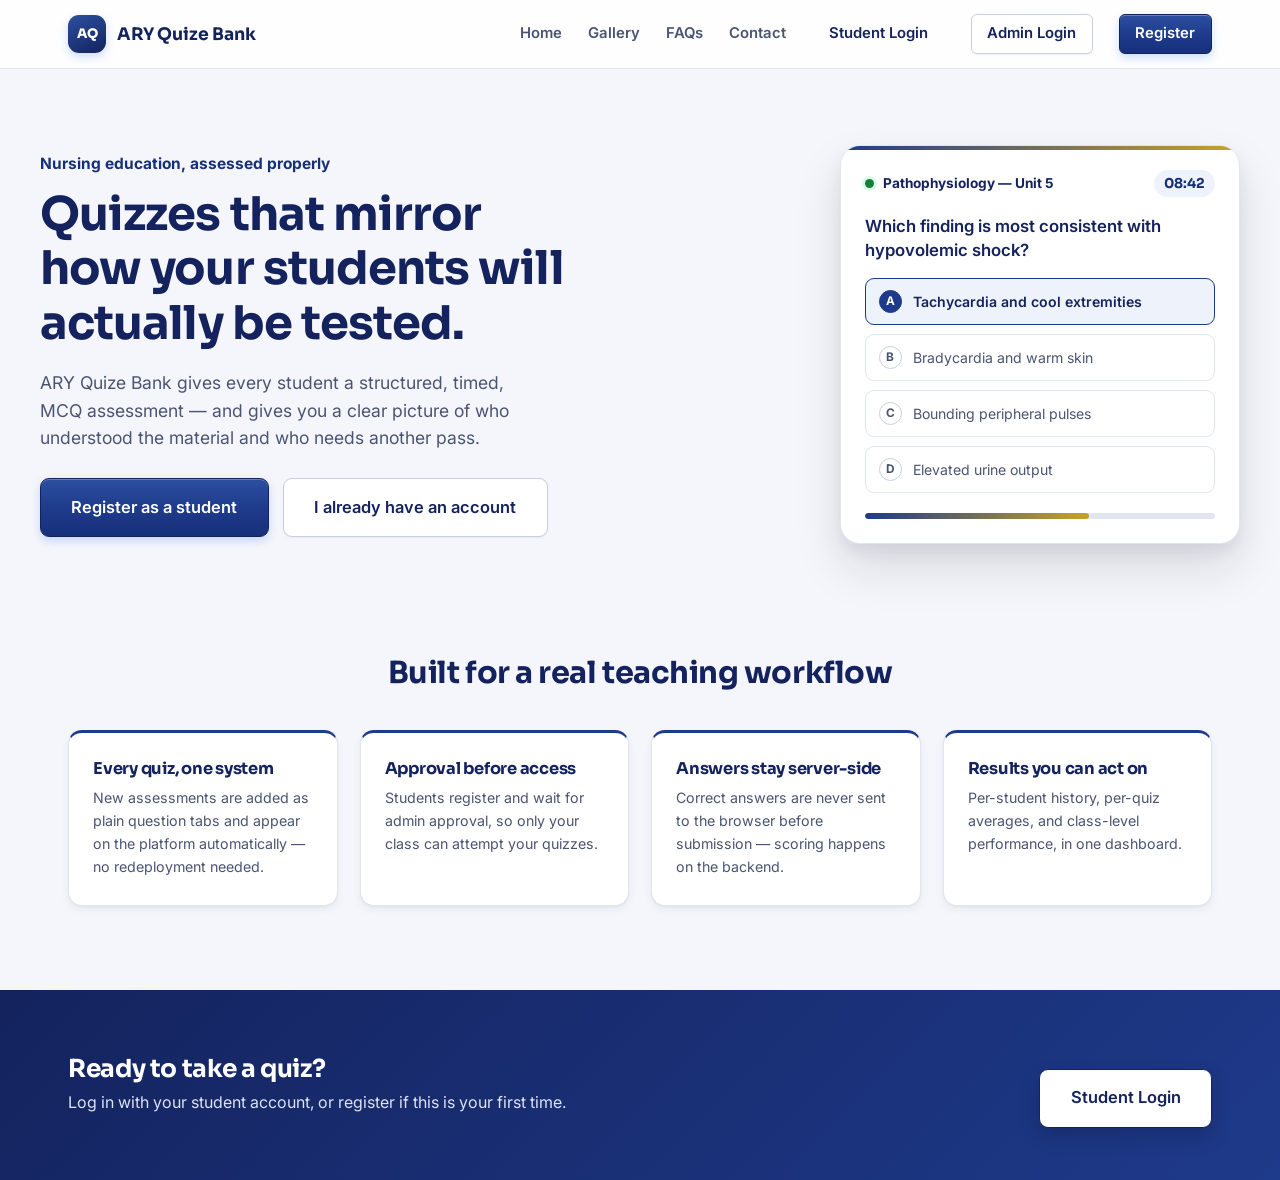
==== index.html @ d7b12be1 "Add files via upload" ====
<!DOCTYPE html>
<html lang="en">
<head>
<meta charset="UTF-8">
<meta name="viewport" content="width=device-width, initial-scale=1.0">
<title>ARY Quize Bank — Assessment Platform</title>
<link rel="preconnect" href="https://fonts.googleapis.com">
<link rel="preconnect" href="https://fonts.gstatic.com" crossorigin>
<link href="https://fonts.googleapis.com/css2?family=Sora:wght@500;600;700;800&family=Inter:wght@400;500;600;700&family=Great+Vibes&display=swap" rel="stylesheet">
<link rel="stylesheet" href="style.css">
<link id="faviconLink" rel="icon" href="">
</head>
<body>

<!-- ============================================================ -->
<!-- TOAST CONTAINER -->
<!-- ============================================================ -->
<div id="toastContainer" class="toast-container" aria-live="polite"></div>

<!-- ============================================================ -->
<!-- CONFIRM MODAL -->
<!-- ============================================================ -->
<div id="confirmModal" class="modal-backdrop hidden">
  <div class="modal">
    <h3 id="confirmModalTitle">Are you sure?</h3>
    <p id="confirmModalBody">This action cannot be undone.</p>
    <div class="modal-actions">
      <button id="confirmModalCancel" class="btn btn-ghost">Cancel</button>
      <button id="confirmModalOk" class="btn btn-danger">Confirm</button>
    </div>
  </div>
</div>

<!-- ============================================================ -->
<!-- PUBLIC: SITE HEADER -->
<!-- ============================================================ -->
<header id="publicHeader" class="public-header">
  <div class="public-header-inner">
    <a href="#" class="brand" data-nav="home">
      <img id="publicBrandLogo" class="brand-logo hidden" src="" alt="">
      <span id="publicBrandMark" class="brand-mark">AQ</span>
      <span id="publicBrandText" class="brand-text">ARY Quize Bank</span>
    </a>
    <nav class="public-nav">
      <a href="#" data-nav="home">Home</a>
      <a href="#" data-nav="gallery">Gallery</a>
      <a href="#" data-nav="faqs">FAQs</a>
      <a href="#" data-nav="contact">Contact</a>
      <a href="#" data-nav="student-login" class="btn btn-ghost btn-sm">Student Login</a>
      <a href="#" data-nav="admin-login" class="btn btn-outline btn-sm">Admin Login</a>
      <a href="#" data-nav="student-register" class="btn btn-primary btn-sm">Register</a>
    </nav>
    <button id="mobileNavToggle" class="mobile-nav-toggle" aria-label="Open menu">
      <span></span><span></span><span></span>
    </button>
  </div>
  <div id="mobileNavPanel" class="mobile-nav-panel hidden">
    <a href="#" data-nav="home">Home</a>
    <a href="#" data-nav="gallery">Gallery</a>
    <a href="#" data-nav="faqs">FAQs</a>
    <a href="#" data-nav="contact">Contact</a>
    <a href="#" data-nav="student-login">Student Login</a>
    <a href="#" data-nav="admin-login">Admin Login</a>
    <a href="#" data-nav="student-register">Register</a>
  </div>
</header>

<!-- ============================================================ -->
<!-- SECTION: HOME (LANDING) -->
<!-- ============================================================ -->
<main id="section-home" class="app-section public-section">

  <section class="hero">
    <div class="hero-inner">
      <div class="hero-copy">
        <p class="eyebrow">Nursing education, assessed properly</p>
        <h1>Quizzes that mirror how your students will actually be tested.</h1>
        <p class="hero-sub">ARY Quize Bank gives every student a structured, timed, MCQ assessment — and gives you a clear picture of who understood the material and who needs another pass.</p>
        <div class="hero-actions">
          <a href="#" data-nav="student-register" class="btn btn-primary btn-lg">Register as a student</a>
          <a href="#" data-nav="student-login" class="btn btn-outline btn-lg">I already have an account</a>
        </div>
      </div>
      <div class="hero-visual" aria-hidden="true">
        <div class="mock-quiz-card">
          <div class="mock-quiz-card-head">
            <span class="mock-dot"></span>
            <span class="mock-quiz-title">Pathophysiology — Unit 5</span>
            <span class="mock-timer">08:42</span>
          </div>
          <p class="mock-question">Which finding is most consistent with hypovolemic shock?</p>
          <div class="mock-options">
            <div class="mock-option is-selected"><span>A</span>Tachycardia and cool extremities</div>
            <div class="mock-option"><span>B</span>Bradycardia and warm skin</div>
            <div class="mock-option"><span>C</span>Bounding peripheral pulses</div>
            <div class="mock-option"><span>D</span>Elevated urine output</div>
          </div>
          <div class="mock-progress"><div class="mock-progress-bar" style="width:64%"></div></div>
        </div>
      </div>
    </div>
  </section>

  <div id="adStripPublic" class="ad-strip hidden"></div>

  <section class="features">
    <div class="section-inner">
      <h2>Built for a real teaching workflow</h2>
      <div class="feature-grid">
        <div class="feature-card">
          <h3>Every quiz, one system</h3>
          <p>New assessments are added as plain question tabs and appear on the platform automatically — no redeployment needed.</p>
        </div>
        <div class="feature-card">
          <h3>Approval before access</h3>
          <p>Students register and wait for admin approval, so only your class can attempt your quizzes.</p>
        </div>
        <div class="feature-card">
          <h3>Answers stay server-side</h3>
          <p>Correct answers are never sent to the browser before submission — scoring happens on the backend.</p>
        </div>
        <div class="feature-card">
          <h3>Results you can act on</h3>
          <p>Per-student history, per-quiz averages, and class-level performance, in one dashboard.</p>
        </div>
      </div>
    </div>
  </section>

  <section class="cta-strip">
    <div class="section-inner cta-strip-inner">
      <div>
        <h2>Ready to take a quiz?</h2>
        <p>Log in with your student account, or register if this is your first time.</p>
      </div>
      <div class="hero-actions">
        <a href="#" data-nav="student-login" class="btn btn-primary btn-lg">Student Login</a>
      </div>
    </div>
  </section>

</main>

<!-- ============================================================ -->
<!-- SECTION: CONTACT (PUBLIC) -->
<!-- ============================================================ -->
<main id="section-contact" class="app-section public-section hidden">
  <section class="narrow-section">
    <h1>Contact with us</h1>
    <p class="section-sub">Reach the people behind ARY Quize Bank.</p>
    <div id="contactCardsPublic" class="contact-grid"></div>
  </section>
</main>

<!-- ============================================================ -->
<!-- SECTION: GALLERY (PUBLIC) -->
<!-- ============================================================ -->
<main id="section-gallery" class="app-section public-section hidden">
  <section class="narrow-section">
    <h1>Gallery</h1>
    <p class="section-sub">Moments from campus, events and workshops.</p>
    <div id="galleryGridPublic" class="gallery-grid"></div>
  </section>
</main>

<!-- ============================================================ -->
<!-- SECTION: FAQS (PUBLIC) -->
<!-- ============================================================ -->
<main id="section-faqs" class="app-section public-section hidden">
  <section class="narrow-section">
    <h1>Frequently Asked Questions</h1>
    <p class="section-sub">Answers to the most common questions about registration and quizzes.</p>
    <div id="faqListPublic" class="faq-list"></div>
  </section>
</main>

<!-- ============================================================ -->
<!-- SECTION: STUDENT LOGIN -->
<!-- ============================================================ -->
<main id="section-student-login" class="app-section public-section hidden">
  <section class="auth-section">
    <form id="studentLoginForm" class="auth-card">
      <h1>Student Login</h1>
      <p class="section-sub">Log in to access your quizzes and results.</p>
      <label class="field">
        <span>Email</span>
        <input type="email" id="loginEmail" required autocomplete="email">
      </label>
      <label class="field">
        <span>Password</span>
        <input type="password" id="loginPassword" required autocomplete="current-password">
      </label>
      <div id="studentLoginError" class="form-error hidden"></div>
      <button type="submit" class="btn btn-primary btn-block" id="studentLoginBtn">
        <span class="btn-label">Log In</span>
      </button>
      <p class="auth-switch">New here? <a href="#" data-nav="student-register">Create an account</a></p>
    </form>
  </section>
</main>

<!-- ============================================================ -->
<!-- SECTION: STUDENT REGISTRATION -->
<!-- ============================================================ -->
<main id="section-student-register" class="app-section public-section hidden">
  <section class="auth-section">
    <form id="studentRegisterForm" class="auth-card auth-card-wide">
      <h1>Student Registration</h1>
      <p class="section-sub">Your account will stay pending until an admin approves it.</p>

      <div class="avatar-upload">
        <img id="regPhotoPreview" class="avatar-preview" src="" alt="Profile preview">
        <div>
          <label class="btn btn-outline btn-sm" for="regPhotoInput">Upload photo *</label>
          <input type="file" id="regPhotoInput" accept="image/*" class="hidden" required>
          <p class="field-hint">Required. JPG or PNG, kept small.</p>
        </div>
      </div>

      <label class="field">
        <span>Full Name</span>
        <input type="text" id="regName" required>
      </label>
      <label class="field">
        <span>Email</span>
        <input type="email" id="regEmail" required>
      </label>
      <label class="field">
        <span>Class</span>
        <input type="text" id="regClass" placeholder="e.g. BSN-3A" required>
      </label>
      <div class="field-row">
        <label class="field">
          <span>Password</span>
          <input type="password" id="regPassword" required minlength="6">
        </label>
        <label class="field">
          <span>Confirm Password</span>
          <input type="password" id="regConfirmPassword" required minlength="6">
        </label>
      </div>
      <div id="studentRegisterError" class="form-error hidden"></div>
      <div id="studentRegisterSuccess" class="form-success hidden"></div>
      <button type="submit" class="btn btn-primary btn-block" id="studentRegisterBtn">
        <span class="btn-label">Create Account</span>
      </button>
      <p class="auth-switch">Already registered? <a href="#" data-nav="student-login">Log in</a></p>
    </form>
  </section>
</main>

<!-- ============================================================ -->
<!-- SECTION: ADMIN LOGIN -->
<!-- ============================================================ -->
<main id="section-admin-login" class="app-section public-section hidden">
  <section class="auth-section">
    <form id="adminLoginForm" class="auth-card">
      <h1>Admin Login</h1>
      <p class="section-sub">For authorized administrators only.</p>
      <label class="field">
        <span>Email</span>
        <input type="email" id="adminLoginEmail" required autocomplete="email">
      </label>
      <label class="field">
        <span>Password</span>
        <input type="password" id="adminLoginPassword" required autocomplete="current-password">
      </label>
      <div id="adminLoginError" class="form-error hidden"></div>
      <button type="submit" class="btn btn-primary btn-block" id="adminLoginBtn">
        <span class="btn-label">Log In</span>
      </button>
    </form>
  </section>
</main>

<!-- ============================================================ -->
<!-- STUDENT APP SHELL -->
<!-- ============================================================ -->
<div id="studentApp" class="app-shell hidden">
  <aside class="sidebar" id="studentSidebar">
    <div class="sidebar-brand">
      <span class="brand-mark">AQ</span>
      <span class="brand-text">ARY Quize Bank</span>
    </div>
    <div class="sidebar-user">
      <img id="studentSidebarPhoto" class="avatar-sm" src="" alt="">
      <div>
        <p id="studentSidebarName" class="sidebar-user-name">—</p>
        <p id="studentSidebarClass" class="sidebar-user-sub">—</p>
      </div>
    </div>
    <nav class="sidebar-nav">
      <a href="#" data-nav="student-dashboard" data-icon="grid">Dashboard</a>
      <a href="#" data-nav="student-quizzes" data-icon="list">Available Quizzes</a>
      <a href="#" data-nav="student-results" data-icon="chart">Results</a>
      <a href="#" data-nav="student-history" data-icon="clock">Quiz History</a>
      <a href="#" data-nav="student-leaderboard" data-icon="trophy">Leaderboard</a>
      <a href="#" data-nav="student-notifications" data-icon="bell">Notifications <span id="studentNotifDot" class="nav-dot hidden"></span></a>
      <a href="#" data-nav="student-certificates" data-icon="award">Certificates</a>
      <a href="#" data-nav="student-gallery" data-icon="grid">Gallery</a>
      <a href="#" data-nav="student-faqs" data-icon="list">FAQs</a>
      <a href="#" data-nav="student-profile" data-icon="user">Profile</a>
      <a href="#" data-nav="student-contact" data-icon="mail">Contact</a>
    </nav>
    <button id="studentLogoutBtn" class="sidebar-logout">Log out</button>
  </aside>

  <div class="app-main">
    <header class="app-topbar">
      <button id="studentSidebarToggle" class="sidebar-toggle" aria-label="Toggle menu">☰</button>
      <h2 id="studentTopbarTitle">Dashboard</h2>
      <div class="topbar-spacer"></div>
      <button id="studentNotifBellBtn" class="notif-bell" data-nav="student-notifications" aria-label="Notifications">
        🔔<span id="studentNotifBellDot" class="nav-dot hidden"></span>
      </button>
    </header>

    <div class="app-content">

      <!-- Student Dashboard -->
      <section id="studentSectionDashboard" class="content-section">
        <div id="missingPhotoBanner" class="alert-banner alert-banner-warning hidden">
          <div class="alert-banner-text">
            <strong>Complete Your Profile</strong>
            <p>Please upload your profile picture to complete your student profile.</p>
          </div>
          <button class="btn btn-primary btn-sm" id="missingPhotoBtn">Upload Profile Picture</button>
        </div>
        <div id="adStripStudent" class="ad-strip hidden"></div>
        <div class="welcome-banner">
          <img id="dashPhoto" class="avatar-lg" src="" alt="">
          <div>
            <h2 id="dashWelcome">Welcome back</h2>
            <p id="dashSub" class="section-sub">Here's where things stand.</p>
          </div>
        </div>
        <div class="stat-grid" id="studentStatGrid"></div>
        <div class="content-grid-2">
          <div class="panel">
            <div class="panel-head"><h3>Recent Results</h3></div>
            <div id="dashRecentResults" class="table-wrap"></div>
          </div>
          <div class="panel">
            <div class="panel-head"><h3>Announcements</h3></div>
            <div id="dashAnnouncements" class="announcement-list"></div>
          </div>
        </div>
      </section>

      <!-- Student Quizzes -->
      <section id="studentSectionQuizzes" class="content-section hidden">
        <div class="section-head-row">
          <h2>Available Quizzes</h2>
          <button class="btn btn-outline btn-sm" id="refreshQuizzesBtn">Refresh</button>
        </div>
        <div id="studentQuizGrid" class="quiz-grid"></div>
      </section>

      <!-- Quiz Attempt -->
      <section id="studentSectionAttempt" class="content-section hidden">
        <div class="quiz-attempt-layout">
          <div class="quiz-attempt-main">
            <div class="quiz-attempt-head">
              <div>
                <h2 id="attemptQuizName">Quiz</h2>
                <p id="attemptStudentInfo" class="section-sub">—</p>
              </div>
              <div class="quiz-timer" id="attemptTimer">--:--</div>
            </div>
            <div class="mock-progress attempt-progress">
              <div class="mock-progress-bar" id="attemptProgressBar" style="width:0%"></div>
            </div>
            <div class="panel question-panel">
              <p class="question-index" id="attemptQuestionIndex">Question 1</p>
              <p class="question-text" id="attemptQuestionText">—</p>
              <div id="attemptOptions" class="attempt-options"></div>
            </div>
            <div class="quiz-attempt-actions">
              <button class="btn btn-ghost" id="attemptPrevBtn">Previous</button>
              <button class="btn btn-outline" id="attemptMarkBtn">Mark for Review</button>
              <button class="btn btn-primary" id="attemptNextBtn">Next</button>
              <button class="btn btn-success hidden" id="attemptSubmitBtn">Submit Quiz</button>
            </div>
          </div>
          <aside class="question-palette-wrap">
            <div class="panel">
              <div class="panel-head"><h3>Question Palette</h3></div>
              <div id="questionPalette" class="question-palette"></div>
              <div class="palette-legend">
                <span><i class="dot dot-answered"></i>Answered</span>
                <span><i class="dot dot-unanswered"></i>Unanswered</span>
                <span><i class="dot dot-review"></i>Marked for review</span>
              </div>
            </div>
          </aside>
        </div>
      </section>

      <!-- Results -->
      <section id="studentSectionResults" class="content-section hidden">
        <h2>Results</h2>
        <div id="studentResultsTable" class="table-wrap"></div>
      </section>

      <!-- Quiz History -->
      <section id="studentSectionHistory" class="content-section hidden">
        <h2>Quiz History</h2>
        <div id="studentHistoryTable" class="table-wrap"></div>
      </section>

      <!-- Leaderboard -->
      <section id="studentSectionLeaderboard" class="content-section hidden">
        <div class="section-head-row">
          <h2>Leaderboard</h2>
          <select id="studentLeaderboardQuizSelect" class="search-input"></select>
        </div>
        <p class="section-sub">Ranked by score — ties are broken by whoever finished faster.</p>
        <div id="studentLeaderboardList"></div>
      </section>

      <!-- Notifications -->
      <section id="studentSectionNotifications" class="content-section hidden">
        <h2>Notifications</h2>
        <div id="studentNotificationsList" class="announcement-list"></div>
      </section>

      <!-- Certificates -->
      <section id="studentSectionCertificates" class="content-section hidden">
        <h2>Certificates</h2>
        <p class="section-sub">Certificates issued to you by ARY Quize Bank.</p>
        <div id="studentCertificatesGrid" class="quiz-grid"></div>
      </section>

      <!-- Profile -->
      <section id="studentSectionProfile" class="content-section hidden">
        <h2>Profile</h2>
        <form id="studentProfileForm" class="panel profile-form">
          <div class="avatar-upload">
            <img id="profilePhotoPreview" class="avatar-preview" src="" alt="">
            <div>
              <label class="btn btn-outline btn-sm" for="profilePhotoInput">Change photo</label>
              <input type="file" id="profilePhotoInput" accept="image/*" class="hidden">
            </div>
          </div>
          <label class="field">
            <span>Full Name</span>
            <input type="text" id="profileName" required>
          </label>
          <label class="field">
            <span>Email</span>
            <input type="email" id="profileEmail" disabled>
          </label>
          <label class="field">
            <span>Class</span>
            <input type="text" id="profileClass" required>
          </label>
          <label class="field">
            <span>New Password <span class="field-hint">(leave blank to keep current)</span></span>
            <input type="password" id="profilePassword" minlength="6">
          </label>
          <div id="profileFormMsg" class="form-success hidden"></div>
          <button type="submit" class="btn btn-primary" id="profileSaveBtn">Save Changes</button>
        </form>
      </section>

      <!-- Gallery -->
      <section id="studentSectionGallery" class="content-section hidden">
        <h2>Gallery</h2>
        <div id="galleryGridStudent" class="gallery-grid"></div>
      </section>

      <!-- FAQs -->
      <section id="studentSectionFaqs" class="content-section hidden">
        <h2>Frequently Asked Questions</h2>
        <div id="faqListStudent" class="faq-list"></div>
      </section>

      <!-- Contact -->
      <section id="studentSectionContact" class="content-section hidden">
        <h2>Contact with us</h2>
        <div id="contactCardsStudent" class="contact-grid"></div>
      </section>

    </div>

    <footer class="student-footer">
      <p>Designed by <strong>Abdul Rehman Yousafzai</strong> &nbsp;·&nbsp; Mentor: <strong>Ahtisham Afzal</strong></p>
    </footer>
  </div>
</div>

<!-- ============================================================ -->
<!-- ADMIN APP SHELL -->
<!-- ============================================================ -->
<div id="adminApp" class="app-shell hidden">
  <aside class="sidebar sidebar-dark" id="adminSidebar">
    <div class="sidebar-brand">
      <span class="brand-mark">AQ</span>
      <span class="brand-text">ARY Quize Bank</span>
    </div>
    <div class="sidebar-user">
      <img id="adminSidebarPhoto" class="avatar-sm" src="" alt="">
      <div>
        <p id="adminSidebarName" class="sidebar-user-name">—</p>
        <p id="adminSidebarRole" class="sidebar-user-sub">—</p>
      </div>
    </div>
    <nav class="sidebar-nav" id="adminNav">
      <div class="sidebar-nav-group">
        <a href="#" data-nav="admin-dashboard" data-perm="dashboard">Dashboard</a>
      </div>

      <div class="sidebar-nav-group">
        <div class="sidebar-nav-label">Academics</div>
        <a href="#" data-nav="admin-students" data-perm="students">Students</a>
        <a href="#" data-nav="admin-quizzes" data-perm="quizzes">Quizzes</a>
        <a href="#" data-nav="admin-review" data-perm="review">Quiz Review</a>
        <a href="#" data-nav="admin-results" data-perm="results">Results</a>
        <a href="#" data-nav="admin-leaderboard" data-perm="results">Leaderboard</a>
        <a href="#" data-nav="admin-analytics" data-perm="analytics">Analytics</a>
      </div>

      <div class="sidebar-nav-group">
        <div class="sidebar-nav-label">Communication</div>
        <a href="#" data-nav="admin-announcements" data-perm="announcements">Announcements</a>
        <a href="#" data-nav="admin-notifications" data-perm="announcements">Notifications</a>
        <a href="#" data-nav="admin-email" data-perm="students">Email Center</a>
        <a href="#" data-nav="admin-contacts" data-perm="contacts">Contacts</a>
      </div>

      <div class="sidebar-nav-group">
        <div class="sidebar-nav-label">Certificates</div>
        <a href="#" data-nav="admin-certificates" data-perm="students">Certificates</a>
      </div>

      <div class="sidebar-nav-group">
        <div class="sidebar-nav-label">Site Content</div>
        <a href="#" data-nav="admin-gallery" data-perm="content">Gallery</a>
        <a href="#" data-nav="admin-advertisements" data-perm="content">Advertisements</a>
        <a href="#" data-nav="admin-faqs" data-perm="content">FAQs</a>
        <a href="#" data-nav="admin-branding" data-perm="content">Branding</a>
      </div>

      <div class="sidebar-nav-group">
        <div class="sidebar-nav-label">Administration</div>
        <a href="#" data-nav="admin-management" data-perm="admins">Admin Management</a>
        <a href="#" data-nav="admin-profile" data-perm="profile">My Profile</a>
      </div>
    </nav>
    <button id="adminLogoutBtn" class="sidebar-logout">Log out</button>
  </aside>

  <div class="app-main">
    <header class="app-topbar">
      <button id="adminSidebarToggle" class="sidebar-toggle" aria-label="Toggle menu">☰</button>
      <h2 id="adminTopbarTitle">Dashboard</h2>
      <div class="topbar-spacer"></div>
      <img id="adminTopbarPhoto" class="avatar-sm" src="" alt="">
    </header>

    <div class="app-content">

      <!-- Admin Dashboard -->
      <section id="adminSectionDashboard" class="content-section">
        <h2>Overview</h2>
        <div class="stat-grid" id="adminStatGrid"></div>
        <div class="content-grid-2">
          <div class="panel">
            <div class="panel-head"><h3>Recent Results</h3></div>
            <div id="adminRecentActivity" class="table-wrap"></div>
          </div>
          <div class="panel">
            <div class="panel-head"><h3>Pending Students</h3></div>
            <div id="adminPendingPreview" class="table-wrap"></div>
          </div>
        </div>
      </section>

      <!-- Students -->
      <section id="adminSectionStudents" class="content-section hidden">
        <div class="section-head-row">
          <h2>Students</h2>
          <input type="search" id="studentSearchInput" class="search-input" placeholder="Search by name, email, or class">
        </div>
        <div class="filter-row" id="studentStatusFilter">
          <button class="chip is-active" data-filter="All">All</button>
          <button class="chip" data-filter="Pending">Pending</button>
          <button class="chip" data-filter="Approved">Approved</button>
          <button class="chip" data-filter="Rejected">Rejected</button>
          <button class="chip" data-filter="Deactivated">Deactivated</button>
          <button class="chip" data-filter="MissingPhoto">Missing Profile Picture</button>
        </div>
        <div id="adminStudentsTable" class="table-wrap"></div>
      </section>

      <!-- Quizzes -->
      <section id="adminSectionQuizzes" class="content-section hidden">
        <div class="section-head-row">
          <h2>Quizzes</h2>
          <div class="row-actions">
            <button class="btn btn-outline btn-sm" id="refreshAdminQuizzesBtn">Refresh</button>
            <button class="btn btn-primary btn-sm" id="newQuizBtn">Create New Quiz</button>
          </div>
        </div>
        <div id="adminQuizzesTable" class="table-wrap"></div>
      </section>

      <!-- Quiz Review (workflow) -->
      <section id="adminSectionReview" class="content-section hidden">
        <div class="section-head-row">
          <h2>Quiz Review</h2>
          <button class="btn btn-outline btn-sm" id="refreshReviewBtn">Refresh</button>
        </div>
        <p class="section-sub">Move each quiz through Draft → Under Review → Approved → Published, or send it back with Request Changes / Reject. Only Published, unexpired quizzes are visible to students.</p>
        <div id="adminReviewTable" class="table-wrap"></div>
      </section>

      <!-- Results -->
      <section id="adminSectionResults" class="content-section hidden">
        <div class="section-head-row">
          <h2>Results</h2>
          <input type="search" id="resultsSearchInput" class="search-input" placeholder="Search student or quiz">
        </div>
        <div id="adminResultsTable" class="table-wrap"></div>
      </section>

      <!-- Leaderboard -->
      <section id="adminSectionLeaderboard" class="content-section hidden">
        <div class="section-head-row">
          <h2>Leaderboard</h2>
          <select id="adminLeaderboardQuizSelect" class="search-input"></select>
        </div>
        <p class="section-sub">Ranked by score — ties are broken by whoever finished faster.</p>
        <div id="adminLeaderboardList"></div>
      </section>

      <!-- Analytics -->
      <section id="adminSectionAnalytics" class="content-section hidden">
        <h2>Analytics</h2>
        <div class="content-grid-2">
          <div class="panel">
            <div class="panel-head"><h3>Class Performance</h3></div>
            <div id="classAnalyticsTable" class="table-wrap"></div>
          </div>
          <div class="panel">
            <div class="panel-head"><h3>Quiz Performance</h3></div>
            <div id="quizAnalyticsTable" class="table-wrap"></div>
          </div>
        </div>
        <div class="panel">
          <div class="panel-head"><h3>Top Performing Students</h3></div>
          <div id="topStudentsTable" class="table-wrap"></div>
        </div>
        <div class="notice-box">
          "Weak areas" (topic-level breakdowns) aren't shown because quiz tabs don't currently
          store a topic/category per question. Add a <code>Topic</code> column to quiz tabs and
          include it in <code>getQuizQuestions</code>/<code>submitQuiz</code> scoring to enable this.
        </div>
      </section>

      <!-- Announcements -->
      <section id="adminSectionAnnouncements" class="content-section hidden">
        <div class="section-head-row">
          <h2>Announcements</h2>
          <button class="btn btn-primary btn-sm" id="newAnnouncementBtn">New Announcement</button>
        </div>
        <div id="adminAnnouncementsTable" class="table-wrap"></div>
      </section>

      <!-- Notifications -->
      <section id="adminSectionNotifications" class="content-section hidden">
        <div class="section-head-row">
          <h2>Notifications</h2>
          <button class="btn btn-primary btn-sm" id="newNotificationBtn">Send Notification</button>
        </div>
        <p class="section-sub">Shows up on the student's screen while their app is open (in-app + browser notification).</p>
        <div id="adminNotificationsTable" class="table-wrap"></div>
      </section>

      <!-- Certificates & Achievements -->
      <section id="adminSectionCertificates" class="content-section hidden">
        <div class="section-head-row">
          <h2>Certificates &amp; Achievements</h2>
          <div class="field-row" style="grid-template-columns:auto auto;gap:8px;">
            <button class="btn btn-outline btn-sm" id="runEligibilityScanBtn">Run Eligibility Scan</button>
            <button class="btn btn-primary btn-sm" id="newCertificateBtn">Issue Manual Certificate</button>
          </div>
        </div>
        <p class="section-sub">Eligibility is detected automatically. A certificate is only ever generated after an Admin approves the candidate.</p>

        <div class="filter-row" id="certTabRow">
          <button class="chip is-active" data-cert-tab="eligibility">Eligibility (Pending Review)</button>
          <button class="chip" data-cert-tab="approved">Approved Candidates</button>
          <button class="chip" data-cert-tab="generated">Generated Certificates</button>
          <button class="chip" data-cert-tab="signatures">Signatures</button>
        </div>

        <!-- Eligibility / Approved candidates table (shared renderer, filtered by status) -->
        <div id="certEligibilityPane">
          <div class="section-head-row">
            <div class="field-row" style="grid-template-columns:auto auto;gap:8px;">
              <button class="btn btn-outline btn-sm" id="certBulkApproveBtn">Approve Selected</button>
              <button class="btn btn-outline btn-sm" id="certBulkRejectBtn">Reject Selected</button>
              <button class="btn btn-primary btn-sm hidden" id="certBulkGenerateBtn">Generate Certificates for Selected</button>
            </div>
          </div>
          <div id="certEligibilityTable" class="table-wrap"></div>
        </div>

        <!-- Generated certificates (existing grid + issue-manually flow) -->
        <div id="certGeneratedPane" class="hidden">
          <div id="adminCertificatesGrid" class="quiz-grid"></div>
        </div>

        <!-- Signatures management -->
        <div id="certSignaturesPane" class="hidden">
          <form id="signaturesForm" class="panel" style="max-width:520px;">
            <label class="field"><span>Founder Name</span><input type="text" id="sigFounderName"></label>
            <label class="field"><span>Founder Signature</span><input type="file" id="sigFounderFile" accept="image/*"></label>
            <label class="field"><span>Mentor Name</span><input type="text" id="sigMentorName"></label>
            <label class="field"><span>Mentor Signature</span><input type="file" id="sigMentorFile" accept="image/*"></label>
            <label class="field"><span>Admin Signature</span><input type="file" id="sigAdminFile" accept="image/*"></label>
            <p class="field-hint">These names/signatures automatically appear on every generated certificate.</p>
            <button type="submit" class="btn btn-primary">Save Signatures</button>
          </form>
        </div>
      </section>

      <!-- Email Center -->
      <section id="adminSectionEmail" class="content-section hidden">
        <h2>Email Center</h2>
        <p class="section-sub">Send a personalized email to one student, a group, or the whole student body. {name} in your message is replaced with each recipient's name.</p>
        <form id="emailCenterForm" class="panel" style="max-width:640px;">
          <label class="field">
            <span>Send To</span>
            <select id="emailAudienceType">
              <option value="one">One Student</option>
              <option value="multiple">Multiple Students</option>
              <option value="all">All Students</option>
              <option value="class">Students from a Class</option>
              <option value="topPerformers">Top Performers</option>
              <option value="eligibleCandidates">Eligible Certificate Candidates</option>
              <option value="approvedCandidates">Approved Certificate Candidates</option>
            </select>
          </label>
          <label class="field hidden" id="emailStudentPickerField">
            <span>Student(s)</span>
            <input type="text" id="emailStudentSearchInput" placeholder="Search by name, email, or ID">
            <div id="emailStudentSearchResult"></div>
            <div id="emailSelectedStudents" class="chip-row"></div>
          </label>
          <label class="field hidden" id="emailClassField">
            <span>Class</span>
            <input type="text" id="emailClassName" placeholder="e.g. BSN 3rd semester">
          </label>
          <label class="field hidden" id="emailTopNField">
            <span>Top N students</span>
            <input type="number" id="emailTopN" value="10" min="1">
          </label>
          <p class="field-hint" id="emailAudienceCount">—</p>
          <label class="field">
            <span>Subject</span>
            <input type="text" id="emailCenterSubject" required>
          </label>
          <label class="field">
            <span>Message</span>
            <textarea id="emailCenterMessage" rows="6" required placeholder="Hi {name}, ..."></textarea>
          </label>
          <button type="submit" class="btn btn-primary" id="emailCenterSendBtn">Send Email</button>
        </form>
      </section>

      <!-- Student Performance (opened from the Students table) -->
      <section id="adminSectionPerformance" class="content-section hidden">
        <div class="section-head-row">
          <h2 id="perfStudentName">Student Performance</h2>
          <button class="btn btn-ghost btn-sm" data-nav="admin-students">← Back to Students</button>
        </div>
        <div id="perfCaptureArea" style="position:relative;">
          <div class="welcome-banner">
            <img id="perfPhoto" class="avatar-lg" src="" alt="">
            <div>
              <h2 id="perfName">—</h2>
              <p id="perfSub" class="section-sub">—</p>
            </div>
          </div>
          <div class="stat-grid" id="perfStatGrid"></div>
          <div class="panel">
            <div class="panel-head"><h3>All Results</h3></div>
            <div id="perfResultsTable" class="table-wrap"></div>
          </div>
        </div>
        <div class="row-actions perf-actions">
          <button class="btn btn-outline btn-sm" id="perfScreenshotBtn">Download Screenshot</button>
          <button class="btn btn-outline btn-sm" id="perfPdfBtn">Download PDF Report</button>
          <button class="btn btn-primary btn-sm" id="perfEmailBtn">Email to Student (Gmail)</button>
          <button class="btn btn-success btn-sm" id="perfWhatsappBtn">Share via WhatsApp</button>
        </div>
      </section>

      <!-- Contacts -->
      <section id="adminSectionContacts" class="content-section hidden">
        <div class="section-head-row">
          <h2>Contacts</h2>
          <button class="btn btn-primary btn-sm" id="newContactBtn">Add Contact</button>
        </div>
        <p class="section-sub">These cards are shown on the public Contact page and to logged-in students.</p>
        <div id="adminContactsTable" class="table-wrap"></div>
      </section>

      <!-- Gallery -->
      <section id="adminSectionGallery" class="content-section hidden">
        <div class="section-head-row">
          <h2>Gallery</h2>
          <button class="btn btn-primary btn-sm" id="newGalleryBtn">Add Photo</button>
        </div>
        <p class="section-sub">Photos shown on the public site gallery.</p>
        <div id="adminGalleryTable" class="table-wrap"></div>
      </section>

      <!-- Advertisements -->
      <section id="adminSectionAdvertisements" class="content-section hidden">
        <div class="section-head-row">
          <h2>Advertisements</h2>
          <button class="btn btn-primary btn-sm" id="newAdvertisementBtn">Add Advertisement</button>
        </div>
        <p class="section-sub">Promotional banners shown on the public site, optionally scheduled between a start and end date.</p>
        <div id="adminAdvertisementsTable" class="table-wrap"></div>
      </section>

      <!-- FAQs -->
      <section id="adminSectionFaqs" class="content-section hidden">
        <div class="section-head-row">
          <h2>FAQs</h2>
          <button class="btn btn-primary btn-sm" id="newFaqBtn">Add FAQ</button>
        </div>
        <p class="section-sub">Frequently asked questions shown on the public site.</p>
        <div id="adminFaqsTable" class="table-wrap"></div>
      </section>

      <!-- Branding -->
      <section id="adminSectionBranding" class="content-section hidden">
        <div class="section-head-row">
          <h2>Branding</h2>
        </div>
        <p class="section-sub">Site name, logo, contact details and social links used across the public site.</p>
        <div class="panel">
          <form id="brandingForm">
            <div class="content-grid-2">
              <label class="field">
                <span>Site Name</span>
                <input type="text" id="brandSiteName" placeholder="ARY Quize Bank">
              </label>
              <label class="field">
                <span>Tagline</span>
                <input type="text" id="brandTagline" placeholder="e.g. Learn. Test. Excel.">
              </label>
            </div>
            <label class="field">
              <span>Logo</span>
              <div class="image-upload">
                <img id="brandLogoPreview" class="image-upload-preview" src="" alt="Logo preview">
                <label class="btn btn-outline btn-sm" for="brandLogoInput">Upload logo</label>
                <input type="file" id="brandLogoInput" accept="image/*" class="hidden">
              </div>
            </label>
            <label class="field">
              <span>Favicon</span>
              <div class="image-upload">
                <img id="brandFaviconPreview" class="image-upload-preview" src="" alt="Favicon preview" style="width:56px;height:56px;">
                <label class="btn btn-outline btn-sm" for="brandFaviconInput">Upload favicon</label>
                <input type="file" id="brandFaviconInput" accept="image/*" class="hidden">
              </div>
            </label>
            <div class="content-grid-2">
              <label class="field">
                <span>Primary Color</span>
                <input type="text" id="brandPrimaryColor" placeholder="#1E3A8A">
              </label>
              <label class="field">
                <span>Accent Color</span>
                <input type="text" id="brandAccentColor" placeholder="#C9A227">
              </label>
            </div>
            <div class="content-grid-2">
              <label class="field">
                <span>Contact Email</span>
                <input type="email" id="brandContactEmail">
              </label>
              <label class="field">
                <span>Contact Phone</span>
                <input type="tel" id="brandContactPhone">
              </label>
            </div>
            <label class="field">
              <span>Address</span>
              <textarea id="brandAddress" rows="2"></textarea>
            </label>
            <div class="content-grid-2">
              <label class="field">
                <span>Facebook URL</span>
                <input type="url" id="brandFacebookUrl">
              </label>
              <label class="field">
                <span>Instagram URL</span>
                <input type="url" id="brandInstagramUrl">
              </label>
            </div>
            <label class="field">
              <span>YouTube URL</span>
              <input type="url" id="brandYoutubeUrl">
            </label>
            <div class="modal-actions">
              <button type="submit" class="btn btn-primary" id="brandingSaveBtn">Save Branding</button>
            </div>
          </form>
        </div>
      </section>

      <!-- Admin Management -->
      <section id="adminSectionAdmins" class="content-section hidden">
        <div class="section-head-row">
          <h2>Admin Management</h2>
          <button class="btn btn-primary btn-sm" id="newAdminBtn">Add Admin</button>
        </div>
        <p class="section-sub">Only Super Admins can see this section. New admins stay Pending until approved.</p>
        <div id="adminManagementTable" class="table-wrap"></div>
      </section>

      <!-- Admin Profile -->
      <section id="adminSectionProfile" class="content-section hidden">
        <h2>My Profile</h2>
        <form id="adminProfileForm" class="panel profile-form">
          <div class="avatar-upload">
            <img id="adminProfilePhotoPreview" class="avatar-preview" src="" alt="">
            <div>
              <label class="btn btn-outline btn-sm" for="adminProfilePhotoInput">Change photo</label>
              <input type="file" id="adminProfilePhotoInput" accept="image/*" class="hidden">
            </div>
          </div>
          <label class="field">
            <span>Name</span>
            <input type="text" id="adminProfileName" required>
          </label>
          <label class="field">
            <span>Email <span class="field-hint">(fixed)</span></span>
            <input type="email" id="adminProfileEmail" disabled>
          </label>
          <label class="field">
            <span>Role <span class="field-hint">(fixed)</span></span>
            <input type="text" id="adminProfileRole" disabled>
          </label>
          <label class="field">
            <span>New Password <span class="field-hint">(leave blank to keep current)</span></span>
            <input type="password" id="adminProfilePassword" minlength="6">
          </label>
          <div id="adminProfileFormMsg" class="form-success hidden"></div>
          <button type="submit" class="btn btn-primary" id="adminProfileSaveBtn">Save Changes</button>
        </form>
      </section>

    </div>
  </div>
</div>

<!-- ============================================================ -->
<!-- ANNOUNCEMENT EDITOR MODAL -->
<!-- ============================================================ -->
<div id="announcementModal" class="modal-backdrop hidden">
  <div class="modal">
    <h3 id="announcementModalTitle">New Announcement</h3>
    <form id="announcementForm">
      <input type="hidden" id="announcementId">
      <label class="field">
        <span>Title</span>
        <input type="text" id="announcementTitle" required>
      </label>
      <label class="field">
        <span>Message</span>
        <textarea id="announcementMessage" rows="4" required></textarea>
      </label>
      <label class="field">
        <span>Status</span>
        <select id="announcementStatus">
          <option value="Active">Active</option>
          <option value="Inactive">Inactive</option>
        </select>
      </label>
      <div class="modal-actions">
        <button type="button" class="btn btn-ghost" id="announcementCancelBtn">Cancel</button>
        <button type="submit" class="btn btn-primary" id="announcementSaveBtn">Save</button>
      </div>
    </form>
  </div>
</div>

<!-- ============================================================ -->
<!-- QUIZ SETTINGS MODAL -->
<!-- ============================================================ -->
<div id="quizSettingsModal" class="modal-backdrop hidden">
  <div class="modal">
    <h3>Quiz Settings — <span id="quizSettingsName"></span></h3>
    <form id="quizSettingsForm">
      <label class="field">
        <span>Subject</span>
        <input type="text" id="quizSubject" placeholder="e.g. Pharmacology">
      </label>
      <label class="field">
        <span>Duration (minutes)</span>
        <input type="number" id="quizDuration" min="1" required>
      </label>
      <label class="field">
        <span>Quiz Type</span>
        <select id="quizType">
          <option value="Regular">Regular</option>
          <option value="Mock">Mock</option>
        </select>
      </label>
      <label class="field-inline">
        <input type="checkbox" id="quizAllowMultiple">
        <span>Allow multiple attempts</span>
      </label>
      <label class="field-inline">
        <input type="checkbox" id="quizRandomizeQ">
        <span>Randomize question order</span>
      </label>
      <label class="field-inline">
        <input type="checkbox" id="quizRandomizeO">
        <span>Randomize option order</span>
      </label>
      <div class="field-row">
        <label class="field">
          <span>Expiry Date</span>
          <input type="date" id="quizExpiryDate">
        </label>
        <label class="field">
          <span>Expiry Time</span>
          <input type="time" id="quizExpiryTime">
        </label>
      </div>
      <div class="modal-actions">
        <button type="button" class="btn btn-ghost" id="quizSettingsCancelBtn">Cancel</button>
        <button type="submit" class="btn btn-primary" id="quizSettingsSaveBtn">Save Settings</button>
      </div>
    </form>
  </div>
</div>

<!-- ============================================================ -->
<!-- QUIZ RESULT MODAL -->
<!-- ============================================================ -->
<div id="resultModal" class="modal-backdrop hidden">
  <div class="modal modal-result">
    <div id="resultCaptureArea" style="position:relative;">
      <div id="resultStamp" class="result-receipt-stamp"></div>
      <div id="resultCelebration" class="celebration-banner hidden">🏆 New Top Score! Congratulations!</div>
      <div class="result-ring-wrap">
        <svg viewBox="0 0 120 120" class="result-ring">
          <circle cx="60" cy="60" r="52" class="result-ring-track"></circle>
          <circle cx="60" cy="60" r="52" class="result-ring-fill" id="resultRingFill"></circle>
        </svg>
        <div class="result-ring-label">
          <span id="resultPercentage">0%</span>
        </div>
      </div>
      <h3 id="resultQuizName">Quiz Complete</h3>
      <div class="result-stat-row">
        <div><span id="resultScore">0</span><label>Score</label></div>
        <div><span id="resultCorrect">0</span><label>Correct</label></div>
        <div><span id="resultWrong">0</span><label>Wrong</label></div>
        <div><span id="resultTotal">0</span><label>Total</label></div>
      </div>
      <p class="result-meta" id="resultMeta">—</p>
    </div>
    <div class="modal-actions modal-actions-column">
      <button class="btn btn-outline btn-block" id="resultScreenshotBtn">Download Screenshot</button>
      <button class="btn btn-primary btn-block" id="resultCloseBtn">Back to Dashboard</button>
    </div>
  </div>
</div>

<!-- ============================================================ -->
<!-- DETAILED PERFORMANCE REPORT MODAL -->
<!-- ============================================================ -->
<div id="reportModal" class="modal-backdrop hidden">
  <div class="modal modal-wide">
    <div id="reportCaptureArea" class="report-doc">
      <div class="report-doc-head">
        <div class="report-doc-brand">
          <span class="brand-mark">AQ</span>
          <span>ARY Quize Bank — Performance Report</span>
        </div>
        <img id="reportStudentPhoto" class="avatar-sm" src="" alt="">
      </div>
      <div class="report-doc-meta" id="reportMetaGrid"></div>
      <div class="report-doc-stats" id="reportStatGrid"></div>
      <h4 class="report-doc-subhead">Question-wise Review</h4>
      <div id="reportQuestionList" class="report-question-list"></div>
    </div>
    <div class="modal-actions">
      <button class="btn btn-outline" id="reportPrintBtn">Print</button>
      <button class="btn btn-outline" id="reportDownloadBtn">Download Report</button>
      <button class="btn btn-primary" id="reportCloseBtn">Close</button>
    </div>
  </div>
</div>

<!-- ============================================================ -->
<!-- PUBLIC CERTIFICATE VERIFICATION PAGE (no login required) -->
<!-- ============================================================ -->
<main id="section-verify" class="app-section public-section hidden">
  <div class="auth-card auth-card-wide" id="verifyCard" style="margin:60px auto;">
    <div class="empty-state">Checking certificate…</div>
  </div>
</main>

<!-- ============================================================ -->
<!-- CONTACT EDITOR MODAL -->
<!-- ============================================================ -->
<div id="contactModal" class="modal-backdrop hidden">
  <div class="modal">
    <h3 id="contactModalTitle">New Contact</h3>
    <form id="contactForm">
      <input type="hidden" id="contactId">
      <label class="field">
        <span>Name</span>
        <input type="text" id="contactName" required>
      </label>
      <label class="field">
        <span>Role</span>
        <input type="text" id="contactRole" placeholder="e.g. Mentor, Designer, Admin">
      </label>
      <label class="field">
        <span>Phone</span>
        <input type="tel" id="contactPhone" placeholder="+92 300 0000000">
      </label>
      <label class="field">
        <span>WhatsApp Number <span class="field-hint">(digits only, with country code)</span></span>
        <input type="text" id="contactWhatsapp" placeholder="923000000000">
      </label>
      <label class="field">
        <span>Email</span>
        <input type="email" id="contactEmail">
      </label>
      <label class="field">
        <span>Status</span>
        <select id="contactStatus">
          <option value="Active">Active</option>
          <option value="Inactive">Inactive</option>
        </select>
      </label>
      <div class="modal-actions">
        <button type="button" class="btn btn-ghost" id="contactCancelBtn">Cancel</button>
        <button type="submit" class="btn btn-primary" id="contactSaveBtn">Save</button>
      </div>
    </form>
  </div>
</div>

<!-- Gallery item modal -->
<div id="galleryModal" class="modal-backdrop hidden">
  <div class="modal">
    <h3 id="galleryModalTitle">New Photo</h3>
    <form id="galleryForm">
      <input type="hidden" id="galleryId">
      <label class="field">
        <span>Photo</span>
        <div class="image-upload">
          <img id="galleryPhotoPreview" class="image-upload-preview" src="" alt="">
          <label class="btn btn-outline btn-sm" for="galleryPhotoInput">Upload image</label>
          <input type="file" id="galleryPhotoInput" accept="image/*" class="hidden">
        </div>
      </label>
      <label class="field">
        <span>Title</span>
        <input type="text" id="galleryTitle" required>
      </label>
      <label class="field">
        <span>Category</span>
        <input type="text" id="galleryCategory" placeholder="e.g. Events, Campus, Workshops">
      </label>
      <label class="field">
        <span>Caption</span>
        <textarea id="galleryCaption" rows="2"></textarea>
      </label>
      <label class="field">
        <span>Sort Order</span>
        <input type="number" id="gallerySortOrder" value="0">
      </label>
      <label class="field">
        <span>Status</span>
        <select id="galleryStatus">
          <option value="Active">Active</option>
          <option value="Inactive">Inactive</option>
        </select>
      </label>
      <div class="modal-actions">
        <button type="button" class="btn btn-ghost" id="galleryCancelBtn">Cancel</button>
        <button type="submit" class="btn btn-primary" id="gallerySaveBtn">Save</button>
      </div>
    </form>
  </div>
</div>

<!-- Advertisement modal -->
<div id="advertisementModal" class="modal-backdrop hidden">
  <div class="modal">
    <h3 id="advertisementModalTitle">New Advertisement</h3>
    <form id="advertisementForm">
      <input type="hidden" id="advertisementId">
      <label class="field">
        <span>Banner Image</span>
        <div class="image-upload">
          <img id="advertisementPhotoPreview" class="image-upload-preview" src="" alt="">
          <label class="btn btn-outline btn-sm" for="advertisementPhotoInput">Upload image</label>
          <input type="file" id="advertisementPhotoInput" accept="image/*" class="hidden">
        </div>
      </label>
      <label class="field">
        <span>Title</span>
        <input type="text" id="advertisementTitle" required>
      </label>
      <label class="field">
        <span>Link URL <span class="field-hint">(optional)</span></span>
        <input type="url" id="advertisementLinkUrl" placeholder="https://...">
      </label>
      <div class="content-grid-2">
        <label class="field">
          <span>Start Date <span class="field-hint">(optional)</span></span>
          <input type="date" id="advertisementStartDate">
        </label>
        <label class="field">
          <span>End Date <span class="field-hint">(optional)</span></span>
          <input type="date" id="advertisementEndDate">
        </label>
      </div>
      <label class="field">
        <span>Sort Order</span>
        <input type="number" id="advertisementSortOrder" value="0">
      </label>
      <label class="field">
        <span>Status</span>
        <select id="advertisementStatus">
          <option value="Active">Active</option>
          <option value="Inactive">Inactive</option>
        </select>
      </label>
      <div class="modal-actions">
        <button type="button" class="btn btn-ghost" id="advertisementCancelBtn">Cancel</button>
        <button type="submit" class="btn btn-primary" id="advertisementSaveBtn">Save</button>
      </div>
    </form>
  </div>
</div>

<!-- FAQ modal -->
<div id="faqModal" class="modal-backdrop hidden">
  <div class="modal">
    <h3 id="faqModalTitle">New FAQ</h3>
    <form id="faqForm">
      <input type="hidden" id="faqId">
      <label class="field">
        <span>Question</span>
        <input type="text" id="faqQuestion" required>
      </label>
      <label class="field">
        <span>Answer</span>
        <textarea id="faqAnswer" rows="4" required></textarea>
      </label>
      <label class="field">
        <span>Category</span>
        <input type="text" id="faqCategory" placeholder="e.g. Registration, Quizzes, Certificates">
      </label>
      <label class="field">
        <span>Sort Order</span>
        <input type="number" id="faqSortOrder" value="0">
      </label>
      <label class="field">
        <span>Status</span>
        <select id="faqStatus">
          <option value="Active">Active</option>
          <option value="Inactive">Inactive</option>
        </select>
      </label>
      <div class="modal-actions">
        <button type="button" class="btn btn-ghost" id="faqCancelBtn">Cancel</button>
        <button type="submit" class="btn btn-primary" id="faqSaveBtn">Save</button>
      </div>
    </form>
  </div>
</div>

<!-- ============================================================ -->
<!-- ADMIN EDITOR MODAL (create + permissions) -->
<!-- ============================================================ -->
<div id="adminEditModal" class="modal-backdrop hidden">
  <div class="modal">
    <h3 id="adminEditModalTitle">Add Admin</h3>
    <form id="adminEditForm">
      <input type="hidden" id="adminEditId">
      <label class="field" id="adminEditNameField">
        <span>Name</span>
        <input type="text" id="adminEditName" required>
      </label>
      <label class="field" id="adminEditEmailField">
        <span>Email</span>
        <input type="email" id="adminEditEmail" required>
      </label>
      <label class="field" id="adminEditPasswordField">
        <span>Password</span>
        <input type="password" id="adminEditPassword" minlength="6">
      </label>
      <label class="field">
        <span>Role</span>
        <select id="adminEditRole">
          <option value="Admin">Admin</option>
          <option value="SuperAdmin">Super Admin</option>
        </select>
      </label>
      <div class="field">
        <span>Permissions</span>
        <div class="permissions-grid">
          <label class="field-inline"><input type="checkbox" value="students" class="perm-check"><span>Student Management</span></label>
          <label class="field-inline"><input type="checkbox" value="quizzes" class="perm-check"><span>Quiz Management</span></label>
          <label class="field-inline"><input type="checkbox" value="review" class="perm-check"><span>Quiz Review</span></label>
          <label class="field-inline"><input type="checkbox" value="results" class="perm-check"><span>Results Access</span></label>
          <label class="field-inline"><input type="checkbox" value="analytics" class="perm-check"><span>Analytics Access</span></label>
          <label class="field-inline"><input type="checkbox" value="announcements" class="perm-check"><span>Announcement Management</span></label>
          <label class="field-inline"><input type="checkbox" value="contacts" class="perm-check"><span>Contact Management</span></label>
          <label class="field-inline"><input type="checkbox" value="content" class="perm-check"><span>Site Content (Gallery, Ads, FAQs, Branding)</span></label>
          <label class="field-inline"><input type="checkbox" value="admins" class="perm-check"><span>Admin Management</span></label>
        </div>
        <p class="field-hint">Ignored for Super Admins, who always have full access.</p>
      </div>
      <div class="modal-actions">
        <button type="button" class="btn btn-ghost" id="adminEditCancelBtn">Cancel</button>
        <button type="submit" class="btn btn-primary" id="adminEditSaveBtn">Save</button>
      </div>
    </form>
  </div>
</div>

<!-- ============================================================ -->
<!-- NOTIFICATION COMPOSER MODAL -->
<!-- ============================================================ -->
<div id="notificationModal" class="modal-backdrop hidden">
  <div class="modal">
    <h3>Send Notification</h3>
    <form id="notificationForm">
      <label class="field">
        <span>Title</span>
        <input type="text" id="notifTitle" required>
      </label>
      <label class="field">
        <span>Message</span>
        <textarea id="notifMessage" rows="3" required></textarea>
      </label>
      <label class="field">
        <span>Send to</span>
        <select id="notifTargetType">
          <option value="All">All Students</option>
          <option value="Class">A specific Class</option>
          <option value="Student">A specific Student (by ID)</option>
        </select>
      </label>
      <label class="field hidden" id="notifTargetValueField">
        <span id="notifTargetValueLabel">Class name</span>
        <input type="text" id="notifTargetValue">
      </label>
      <div class="modal-actions">
        <button type="button" class="btn btn-ghost" id="notificationCancelBtn">Cancel</button>
        <button type="submit" class="btn btn-primary" id="notificationSaveBtn">Send</button>
      </div>
    </form>
  </div>
</div>

<!-- ============================================================ -->
<!-- EMAIL-TO-STUDENT MODAL (used from the Performance panel) -->
<!-- ============================================================ -->
<div id="emailModal" class="modal-backdrop hidden">
  <div class="modal">
    <h3>Email <span id="emailModalTarget"></span></h3>
    <form id="emailForm">
      <label class="field">
        <span>Subject</span>
        <input type="text" id="emailSubject">
      </label>
      <label class="field">
        <span>Message</span>
        <textarea id="emailMessage" rows="3"></textarea>
      </label>
      <p class="field-hint" id="emailAttachmentNote">A screenshot of this performance report will be attached.</p>
      <div class="modal-actions">
        <button type="button" class="btn btn-ghost" id="emailCancelBtn">Cancel</button>
        <button type="submit" class="btn btn-primary" id="emailSendBtn">Send Email</button>
      </div>
    </form>
  </div>
</div>

<!-- ============================================================ -->
<!-- QUIZ QUESTION EDITOR MODAL (create new quiz + edit existing questions) -->
<!-- ============================================================ -->
<div id="questionEditorModal" class="modal-backdrop hidden">
  <div class="modal modal-wide">
    <h3 id="questionEditorTitle">Create New Quiz</h3>
    <form id="questionEditorForm">
      <label class="field" id="qeQuizNameField">
        <span>Quiz Name <span class="field-hint">(becomes the sheet tab name — keep it unique)</span></span>
        <input type="text" id="qeQuizName" required>
      </label>

      <details class="bulk-import">
        <summary>Paste / bulk-upload questions instead of typing them one by one</summary>
        <p class="field-hint">One question per line, fields separated by <code>|</code>:<br>
          <code>Question text | Option A | Option B | Option C | Option D | CorrectLetter</code></p>
        <textarea id="qeBulkText" rows="5" placeholder="What is hemoglobin? | A protein | A vitamin | A hormone | A mineral | A"></textarea>
        <button type="button" class="btn btn-outline btn-sm" id="qeBulkImportBtn">Add These Rows</button>
      </details>

      <div id="qeQuestionRows" class="qe-rows"></div>
      <button type="button" class="btn btn-outline btn-sm" id="qeAddRowBtn">+ Add Question</button>

      <div class="modal-actions">
        <button type="button" class="btn btn-ghost" id="questionEditorCancelBtn">Cancel</button>
        <button type="submit" class="btn btn-primary" id="questionEditorSaveBtn">Save Quiz</button>
      </div>
    </form>
  </div>
</div>

<!-- ============================================================ -->
<!-- CERTIFICATE ISSUER MODAL -->
<!-- ============================================================ -->
<div id="certificateModal" class="modal-backdrop hidden">
  <div class="modal">
    <h3>Issue Certificate</h3>
    <form id="certificateForm">
      <input type="hidden" id="certSelectedStudentId">
      <label class="field">
        <span>Find Student</span>
        <div class="field-row" style="grid-template-columns: 1fr auto;">
          <input type="text" id="certStudentSearchInput" placeholder="Name, email, or ID">
          <button type="button" class="btn btn-outline btn-sm" id="certStudentSearchBtn">Search</button>
        </div>
      </label>
      <div id="certStudentSearchResult"></div>
      <p class="field-hint" id="certSelectedStudentLabel">No student selected yet.</p>

      <label class="field">
        <span>Certificate Type</span>
        <select id="certType">
          <option value="OutstandingPerformance">Outstanding Performance</option>
          <option value="Completion">Course / Mock Test Completion</option>
          <option value="MockTest">Mock Test Certificate</option>
        </select>
      </label>
      <div class="field-row">
        <label class="field"><span>Program</span><input type="text" id="certProgram" placeholder="BSN (Generic)"></label>
        <label class="field"><span>Semester</span><input type="text" id="certSemester" placeholder="Semester 3"></label>
      </div>
      <div class="field-row">
        <label class="field"><span>Shift</span><input type="text" id="certShift" placeholder="Evening Shift"></label>
        <label class="field"><span>Roll No.</span><input type="text" id="certRollNo" placeholder="34-67-09"></label>
      </div>
      <label class="field">
        <span>Achievement Text</span>
        <textarea id="certAchievement" rows="2" required placeholder="for successfully attempting all quizzes of ARY Quize Bank"></textarea>
      </label>
      <div class="field-row">
        <label class="field"><span>Score</span><input type="number" id="certScore" placeholder="12"></label>
        <label class="field"><span>Out of</span><input type="number" id="certTotalQuizzes" placeholder="12"></label>
      </div>
      <div class="field-row">
        <label class="field"><span>Mentor Name</span><input type="text" id="certMentorName" placeholder="Ahtisham Afzal"></label>
        <label class="field"><span>Admin Name</span><input type="text" id="certAdminName" placeholder="Abdul Rehman Yousafzai"></label>
      </div>
      <div class="modal-actions">
        <button type="button" class="btn btn-ghost" id="certificateCancelBtn">Cancel</button>
        <button type="submit" class="btn btn-primary" id="certificateSaveBtn">Issue Certificate</button>
      </div>
    </form>
  </div>
</div>

<!-- Screenshot + PDF export libraries (client-side only, no data leaves the browser except via the explicit Email/WhatsApp actions) -->
<script src="https://cdnjs.cloudflare.com/ajax/libs/html2canvas/1.4.1/html2canvas.min.js"></script>
<script src="https://cdnjs.cloudflare.com/ajax/libs/jspdf/2.5.1/jspdf.umd.min.js"></script>

<!-- QR code generation (for certificate verification) -->
<script src="https://cdn.jsdelivr.net/npm/qrcode@1.5.3/build/qrcode.min.js"></script>

<!-- Firebase (Realtime Database) -->
<script src="https://www.gstatic.com/firebasejs/10.12.2/firebase-app-compat.js"></script>
<script src="https://www.gstatic.com/firebasejs/10.12.2/firebase-database-compat.js"></script>
<script src="firebase-init.js"></script>
<script src="firebase-backend.js"></script>
<script src="firebase-backend-2.js"></script>
<script src="firebase-certificates.js"></script>
<script src="firebase-email.js"></script>
<script src="firebase-content.js"></script>

<script src="script.js"></script>
</body>
</html>
---- style.css ----
/* ==========================================================================
   ARY QUIZE BANK — DESIGN TOKENS
   Navy Blue / Royal Blue / Gold academic-institutional system (Phase F).
   Royal Blue carries primary actions, Navy carries ink/dark surfaces, Gold
   is the reserved accent for highlights, active states and premium cues —
   matches the certificate palette already in use.
   ========================================================================== */
:root{
  --color-primary:#1E3A8A;
  --color-primary-hover:#16307A;
  --color-primary-active:#14235E;
  --color-primary-light:#DCE3F5;
  --color-primary-50:#EEF2FA;
  --color-ink:#14235E;
  --color-ink-soft:#1E2F5C;
  --color-bg:#F5F6FB;
  --color-surface:#FFFFFF;
  --color-border:#E1E5F0;
  --color-border-strong:#C7CEDE;
  --color-text:#14235E;
  --color-text-muted:#4B5573;
  --color-text-faint:#7B84A0;
  --color-success:#15803D;
  --color-success-light:#DCFCE7;
  --color-error:#DC2626;
  --color-error-light:#FEE2E2;
  --color-warning:#B45309;
  --color-warning-light:#FEF3C7;

  --color-gold:#C9A227;
  --color-gold-hover:#B38F1F;
  --color-gold-active:#8F701A;
  --color-gold-light:#FBF1D3;
  --color-navy:#14235E;

  --font-display:'Sora', 'Inter', sans-serif;
  --font-body:'Inter', sans-serif;

  --radius-xs:6px;
  --radius-sm:9px;
  --radius-md:14px;
  --radius-lg:20px;
  --radius-pill:999px;

  /* layered, low-elevation shadow scale — soft and close, not floaty */
  --shadow-xs:0 1px 2px rgba(15,23,42,.05);
  --shadow-sm:0 1px 2px rgba(15,23,42,.04), 0 4px 10px rgba(15,23,42,.05);
  --shadow-md:0 2px 4px rgba(15,23,42,.04), 0 10px 24px rgba(15,23,42,.07);
  --shadow-lg:0 8px 16px rgba(15,23,42,.06), 0 24px 48px rgba(15,23,42,.12);
  --shadow-primary:0 10px 22px rgba(37,99,235,.28);
  --shadow-primary-sm:0 4px 10px rgba(37,99,235,.22);

  --ease:cubic-bezier(.2,.7,.3,1);
  --sidebar-w:264px;
}

*,*::before,*::after{ box-sizing:border-box; }
html{ scroll-behavior:smooth; }
html,body{ margin:0; padding:0; }
body{
  font-family:var(--font-body);
  background:var(--color-bg);
  color:var(--color-text);
  -webkit-font-smoothing:antialiased;
  -moz-osx-font-smoothing:grayscale;
  line-height:1.55;
}
h1,h2,h3,h4{
  font-family:var(--font-display);
  font-weight:700;
  color:var(--color-ink);
  margin:0 0 .4em;
  letter-spacing:-0.015em;
  line-height:1.18;
}
h1{ font-size:2.65rem; letter-spacing:-0.02em; }
h2{ font-size:1.55rem; }
h3{ font-size:1.12rem; }
p{ margin:0 0 1em; color:var(--color-text-muted); }
a{ color:inherit; text-decoration:none; }
button{ font-family:inherit; cursor:pointer; }
.hidden{ display:none !important; }
img{ max-width:100%; display:block; }
.section-sub{ color:var(--color-text-muted); margin-bottom:1.6rem; font-size:1.02rem; max-width:60ch; }
code{ background:#EEF2F9; color:#1E3A8A; padding:2px 7px; border-radius:5px; font-size:.85em; font-weight:600; }

:focus-visible{ outline:2.5px solid var(--color-primary); outline-offset:2px; border-radius:4px; }

@media (prefers-reduced-motion: reduce){
  *,*::before,*::after{ animation-duration:.01ms !important; animation-iteration-count:1 !important; transition-duration:.01ms !important; scroll-behavior:auto !important; }
}

/* ==========================================================================
   BUTTONS — tactile: soft gradient fill, inner highlight, real elevation
   ========================================================================== */
.btn{
  display:inline-flex; align-items:center; justify-content:center; gap:.5em;
  border:1px solid transparent; border-radius:var(--radius-sm);
  padding:.72em 1.35em; font-weight:600; font-size:.94rem; font-family:var(--font-body);
  transition:transform .15s var(--ease), box-shadow .18s var(--ease), background .15s var(--ease), border-color .15s var(--ease), color .15s var(--ease);
  white-space:nowrap; position:relative;
}
.btn:active{ transform:translateY(1px) scale(.99); }

.btn-primary{
  background:linear-gradient(180deg, #2C4FA0 0%, var(--color-primary) 55%, var(--color-primary-hover) 100%);
  color:#fff;
  box-shadow:inset 0 1px 0 rgba(255,255,255,.28), var(--shadow-primary-sm);
  border-color:var(--color-primary-active);
}
.btn-primary:hover{
  background:linear-gradient(180deg, #35519E 0%, var(--color-primary-hover) 55%, var(--color-primary-active) 100%);
  box-shadow:inset 0 1px 0 rgba(255,255,255,.3), var(--shadow-primary);
  transform:translateY(-1px);
}
.btn-primary:active{ box-shadow:inset 0 1px 3px rgba(0,0,0,.2); transform:translateY(0); }

.btn-outline{
  background:var(--color-surface); border-color:var(--color-border-strong); color:var(--color-ink);
  box-shadow:var(--shadow-xs);
}
.btn-outline:hover{ border-color:var(--color-primary); color:var(--color-primary-hover); box-shadow:var(--shadow-sm); transform:translateY(-1px); background:var(--color-primary-50); }

.btn-ghost{ background:transparent; color:var(--color-text-muted); border-color:transparent; }
.btn-ghost:hover{ color:var(--color-ink); background:#EEF1F6; }

.btn-success{
  background:linear-gradient(180deg, #22A85A 0%, var(--color-success) 100%); color:#fff;
  box-shadow:inset 0 1px 0 rgba(255,255,255,.25), 0 4px 10px rgba(21,128,61,.24);
}
.btn-success:hover{ filter:brightness(1.05); transform:translateY(-1px); }

.btn-danger{
  background:linear-gradient(180deg, #E64545 0%, var(--color-error) 100%); color:#fff;
  box-shadow:inset 0 1px 0 rgba(255,255,255,.25), 0 4px 10px rgba(220,38,38,.22);
}
.btn-danger:hover{ filter:brightness(1.05); transform:translateY(-1px); }

.btn-sm{ padding:.5em 1.05em; font-size:.83rem; border-radius:var(--radius-xs); }
.btn-lg{ padding:.95em 1.85em; font-size:1.03rem; border-radius:var(--radius-sm); }
.btn-block{ width:100%; }
.btn:disabled{ opacity:.5; cursor:not-allowed; transform:none !important; box-shadow:none !important; }

.btn.is-loading{ position:relative; color:transparent !important; pointer-events:none; }
.btn.is-loading .btn-label{ visibility:hidden; }
.btn.is-loading::after{
  content:''; position:absolute; width:16px; height:16px; border-radius:50%;
  border:2px solid rgba(255,255,255,.45); border-top-color:#fff; animation:spin .7s linear infinite;
}
.btn-outline.is-loading::after, .btn-ghost.is-loading::after{ border-color:rgba(37,99,235,.25); border-top-color:var(--color-primary); }
@keyframes spin{ to{ transform:rotate(360deg); } }

/* ==========================================================================
   PUBLIC HEADER
   ========================================================================== */
.public-header{
  position:sticky; top:0; z-index:40; background:rgba(255,255,255,.85);
  backdrop-filter:blur(10px) saturate(1.4); border-bottom:1px solid var(--color-border);
}
.public-header-inner{
  max-width:1200px; margin:0 auto; padding:14px 28px;
  display:flex; align-items:center; justify-content:space-between; gap:24px;
}
.brand{ display:flex; align-items:center; gap:11px; font-family:var(--font-display); font-weight:700; font-size:1.08rem; letter-spacing:-0.01em; }
.brand-mark{
  width:38px; height:38px; border-radius:11px;
  background:linear-gradient(155deg, #2C4FA0, var(--color-primary-active));
  color:#fff; display:flex; align-items:center; justify-content:center; font-size:.82rem; font-weight:800;
  flex-shrink:0; box-shadow:var(--shadow-primary-sm); letter-spacing:0;
}
.brand-logo{ width:38px; height:38px; border-radius:11px; object-fit:cover; flex-shrink:0; box-shadow:var(--shadow-primary-sm); }
.public-nav{ display:flex; align-items:center; gap:26px; }
.public-nav a{ font-weight:600; font-size:.93rem; color:var(--color-text-muted); transition:color .15s var(--ease); }
.public-nav a:hover{ color:var(--color-ink); }
.public-nav a.btn{ color:inherit; }
.public-nav a.btn.btn-primary{ color:#fff; }
.mobile-nav-toggle{ display:none; flex-direction:column; gap:4px; background:none; border:none; padding:8px; }
.mobile-nav-toggle span{ width:22px; height:2px; background:var(--color-ink); border-radius:2px; }
.mobile-nav-panel{ display:flex; flex-direction:column; gap:2px; padding:8px 28px 18px; border-top:1px solid var(--color-border); background:#fff; }
.mobile-nav-panel a{ padding:12px 0; font-weight:600; border-bottom:1px solid var(--color-border); color:var(--color-text-muted); }

/* ==========================================================================
   HERO
   ========================================================================== */
.hero{ padding:76px 28px 48px; }
.hero-inner{
  max-width:1200px; margin:0 auto; display:grid; grid-template-columns:1.05fr .95fr;
  gap:56px; align-items:center;
}
.eyebrow{ color:var(--color-primary-hover); font-weight:700; font-size:.97rem; margin-bottom:.7em; }
.hero-copy h1{ font-size:2.9rem; max-width:15ch; }
.hero-sub{ font-size:1.1rem; max-width:46ch; margin-top:.9em; }
.hero-actions{ display:flex; gap:14px; flex-wrap:wrap; margin-top:1.7rem; }

.mock-quiz-card{
  background:var(--color-surface); border:1px solid var(--color-border); border-radius:var(--radius-lg);
  box-shadow:var(--shadow-lg); padding:24px; max-width:400px; margin-left:auto;
  position:relative; overflow:hidden;
}
.mock-quiz-card::before{
  content:''; position:absolute; top:0; left:0; right:0; height:4px;
  background:linear-gradient(90deg, var(--color-primary), var(--color-gold));
}
.mock-quiz-card-head{ display:flex; align-items:center; gap:9px; margin-bottom:18px; }
.mock-dot{ width:9px; height:9px; border-radius:50%; background:var(--color-success); box-shadow:0 0 0 3px var(--color-success-light); }
.mock-quiz-title{ font-weight:700; font-size:.85rem; flex:1; color:var(--color-ink); }
.mock-timer{ font-family:var(--font-display); font-weight:700; color:var(--color-primary-hover); font-size:.85rem; background:var(--color-primary-50); padding:3px 10px; border-radius:var(--radius-pill); }
.mock-question{ font-weight:600; color:var(--color-ink); font-size:1.05rem; margin-bottom:16px; line-height:1.4; }
.mock-options{ display:flex; flex-direction:column; gap:9px; }
.mock-option{
  display:flex; align-items:center; gap:11px; padding:11px 13px; border:1.5px solid var(--color-border);
  border-radius:var(--radius-sm); font-size:.88rem; color:var(--color-text-muted); transition:all .15s var(--ease);
}
.mock-option span{
  width:23px; height:23px; border-radius:50%; border:1.5px solid var(--color-border-strong); flex-shrink:0;
  display:flex; align-items:center; justify-content:center; font-size:.74rem; font-weight:700;
}
.mock-option.is-selected{ border-color:var(--color-primary); background:var(--color-primary-50); color:var(--color-ink); font-weight:600; }
.mock-option.is-selected span{ background:var(--color-primary); border-color:var(--color-primary); color:#fff; }
.mock-progress{ height:6px; background:var(--color-border); border-radius:var(--radius-pill); margin-top:20px; overflow:hidden; }
.mock-progress-bar{ height:100%; background:linear-gradient(90deg, var(--color-primary), var(--color-gold)); border-radius:var(--radius-pill); }

/* ==========================================================================
   FEATURES / CTA
   ========================================================================== */
.section-inner{ max-width:1200px; margin:0 auto; padding:0 28px; }
.narrow-section{ max-width:740px; margin:0 auto; padding:68px 28px; }
.features{ padding:64px 0 56px; }
.features h2{ text-align:center; margin-bottom:2.4rem; font-size:1.9rem; }
.feature-grid{ display:grid; grid-template-columns:repeat(4,1fr); gap:22px; }
.feature-card{
  background:var(--color-surface); border:1px solid var(--color-border); border-radius:var(--radius-md);
  padding:26px 24px; box-shadow:var(--shadow-sm); transition:box-shadow .2s var(--ease), transform .2s var(--ease), border-color .2s var(--ease);
  border-top:3px solid var(--color-primary);
}
.feature-card:hover{ box-shadow:var(--shadow-md); transform:translateY(-3px); border-color:var(--color-border-strong); }
.feature-card h3{ font-size:1.02rem; margin-bottom:.55em; }
.feature-card p{ font-size:.89rem; margin:0; line-height:1.6; }

.cta-strip{ background:linear-gradient(135deg, var(--color-primary-active), var(--color-primary)); padding:52px 0; margin-top:28px; }
.cta-strip-inner{ display:flex; align-items:center; justify-content:space-between; flex-wrap:wrap; gap:22px; }
.cta-strip h2{ color:#fff; margin-bottom:.25em; }
.cta-strip p{ color:#DCE3F5; margin:0; }
.cta-strip .btn-primary{ background:#fff; background-image:none; color:var(--color-primary-active); box-shadow:0 8px 20px rgba(0,0,0,.16); }
.cta-strip .btn-primary:hover{ background:#F0F5FF; transform:translateY(-1px); }

.public-section{ min-height:calc(100vh - 66px); }

/* ==========================================================================
   AUTH FORMS
   ========================================================================== */
.auth-section{ display:flex; justify-content:center; padding:60px 20px; }
.auth-card{
  width:100%; max-width:430px; background:var(--color-surface); border:1px solid var(--color-border);
  border-radius:var(--radius-lg); box-shadow:var(--shadow-lg); padding:38px;
}
.auth-card-wide{ max-width:540px; }
.auth-card h1{ font-size:1.55rem; margin-bottom:.25em; }
.auth-switch{ text-align:center; margin-top:1.3rem; font-size:.9rem; color:var(--color-text-muted); }
.auth-switch a{ color:var(--color-primary-hover); font-weight:600; }

.field{ display:flex; flex-direction:column; gap:7px; margin-bottom:17px; font-size:.87rem; font-weight:600; }
.field span{ color:var(--color-ink-soft); }
.field-hint{ font-weight:400; color:var(--color-text-faint); font-size:.79rem; margin-left:6px; }
.field input, .field select, .field textarea{
  font-family:inherit; font-size:.95rem; padding:.75em .9em; border:1.5px solid var(--color-border);
  border-radius:var(--radius-sm); background:#FBFCFE; color:var(--color-text); font-weight:400;
  transition:border-color .15s var(--ease), box-shadow .15s var(--ease), background .15s var(--ease);
}
.field input:hover, .field select:hover, .field textarea:hover{ border-color:var(--color-border-strong); }
.field input:focus, .field select:focus, .field textarea:focus{
  outline:none; border-color:var(--color-primary); box-shadow:0 0 0 4px var(--color-primary-light); background:#fff;
}
.field input:disabled{ background:#F1F4F8; color:var(--color-text-muted); border-color:var(--color-border); }
.field-row{ display:grid; grid-template-columns:1fr 1fr; gap:14px; }
.field-inline{ display:flex; align-items:center; gap:10px; font-size:.9rem; font-weight:600; margin-bottom:12px; color:var(--color-ink-soft); }
.field-inline input{ width:17px; height:17px; flex-shrink:0; accent-color:var(--color-primary); }
.permissions-grid{ display:grid; grid-template-columns:1fr 1fr; gap:2px 14px; margin:8px 0 4px; }
.permissions-grid .field-inline{ margin-bottom:8px; font-weight:500; font-size:.85rem; }

.form-error{
  background:var(--color-error-light); color:#991B1B; border-radius:var(--radius-sm); border:1px solid #FCA5A5;
  padding:.75em .95em; font-size:.85rem; margin-bottom:15px; font-weight:600;
}
.form-success{
  background:var(--color-success-light); color:#14532D; border-radius:var(--radius-sm); border:1px solid #86EFAC;
  padding:.75em .95em; font-size:.85rem; margin-bottom:15px; font-weight:600;
}

.avatar-upload{ display:flex; align-items:center; gap:16px; margin-bottom:22px; }
.avatar-preview{
  width:66px; height:66px; border-radius:50%; object-fit:cover; border:2px solid var(--color-surface);
  background:#F1F4F8; box-shadow:0 0 0 2px var(--color-border), var(--shadow-xs);
}
.image-upload{ display:flex; align-items:center; gap:16px; margin-bottom:22px; }
.image-upload-preview{
  width:120px; height:76px; border-radius:var(--radius-sm); object-fit:cover; border:1px solid var(--color-border);
  background:#F1F4F8; box-shadow:var(--shadow-xs);
}
.table-thumb{ width:56px; height:38px; border-radius:6px; object-fit:cover; border:1px solid var(--color-border); background:#F1F4F8; }

/* ==========================================================================
   TOASTS
   ========================================================================== */
.toast-container{ position:fixed; top:20px; right:20px; z-index:200; display:flex; flex-direction:column; gap:10px; max-width:340px; }
.toast{
  background:var(--color-ink); color:#fff; padding:13px 18px; border-radius:var(--radius-sm);
  font-size:.87rem; font-weight:600; box-shadow:var(--shadow-lg); display:flex; align-items:center; gap:10px;
  animation:toastIn .25s var(--ease);
}
.toast-success{ background:#14532D; }
.toast-error{ background:#7F1D1D; }
.toast-warning{ background:#78350F; }
@keyframes toastIn{ from{ opacity:0; transform:translateY(-10px) scale(.97);} to{ opacity:1; transform:translateY(0) scale(1);} }

/* ==========================================================================
   MODALS
   ========================================================================== */
.modal-backdrop{ position:fixed; inset:0; background:rgba(15,23,42,.55); backdrop-filter:blur(2px); z-index:150; display:flex; align-items:center; justify-content:center; padding:20px; }
.modal{
  background:#fff; border-radius:var(--radius-lg); padding:30px; width:100%; max-width:450px;
  box-shadow:var(--shadow-lg); max-height:90vh; overflow-y:auto; border:1px solid var(--color-border);
}
.modal h3{ margin-bottom:.3em; }
.modal-actions{ display:flex; justify-content:flex-end; gap:10px; margin-top:20px; }

.modal-report{ max-width:780px; }
.report-doc{ background:#fff; }
.report-doc-head{ display:flex; align-items:center; justify-content:space-between; padding-bottom:16px; border-bottom:2px solid var(--color-primary); margin-bottom:16px; }
.report-doc-brand{ display:flex; align-items:center; gap:10px; font-family:var(--font-display); font-weight:700; color:var(--color-ink); }
.report-doc-meta{ display:grid; grid-template-columns:repeat(auto-fit,minmax(140px,1fr)); gap:10px 18px; margin-bottom:18px; font-size:.88rem; }
.report-doc-meta div span{ display:block; color:var(--color-text-muted); font-size:.75rem; text-transform:uppercase; letter-spacing:.03em; }
.report-doc-stats{ display:grid; grid-template-columns:repeat(auto-fit,minmax(110px,1fr)); gap:10px; margin-bottom:22px; }
.report-doc-stats .stat-card{ padding:12px 14px; }
.report-doc-subhead{ font-family:var(--font-display); margin-bottom:12px; }
.report-question-list{ display:flex; flex-direction:column; gap:10px; }
.report-question-item{ border:1px solid var(--color-border); border-radius:var(--radius-sm); padding:12px 14px; }
.report-question-item.is-correct{ border-left:4px solid var(--color-success); }
.report-question-item.is-incorrect{ border-left:4px solid var(--color-error); }
.report-question-item.is-skipped{ border-left:4px solid var(--color-text-faint); }
.report-q-head{ display:flex; justify-content:space-between; gap:10px; font-weight:600; margin-bottom:6px; }
.report-q-status{ font-size:.8rem; font-weight:700; }
.report-q-status.is-correct{ color:var(--color-success); }
.report-q-status.is-incorrect{ color:var(--color-error); }
.report-q-status.is-skipped{ color:var(--color-text-faint); }
.report-q-options{ display:grid; gap:5px; margin-top:6px; font-size:.85rem; }
.report-q-opt{ padding:5px 9px; border-radius:6px; background:var(--color-bg); }
.report-q-opt.is-correct-answer{ background:var(--color-success-light); font-weight:600; }
.report-q-opt.is-wrong-selected{ background:var(--color-error-light); text-decoration:line-through; }

.modal-result{ text-align:center; max-width:410px; }
.result-ring-wrap{ position:relative; width:124px; height:124px; margin:4px auto 18px; }
.result-ring{ width:124px; height:124px; transform:rotate(-90deg); }
.result-ring-track{ fill:none; stroke:var(--color-border); stroke-width:9; }
.result-ring-fill{ fill:none; stroke:var(--color-primary); stroke-width:9; stroke-linecap:round; stroke-dasharray:326.7; transition:stroke-dashoffset .6s var(--ease); }
.result-ring-label{ position:absolute; inset:0; display:flex; align-items:center; justify-content:center; font-family:var(--font-display); font-weight:800; font-size:1.45rem; color:var(--color-ink); }
.result-stat-row{ display:flex; justify-content:space-between; margin:20px 0; padding:16px 4px; background:var(--color-bg); border-radius:var(--radius-sm); }
.result-stat-row div{ display:flex; flex-direction:column; align-items:center; gap:3px; }
.result-stat-row span{ font-family:var(--font-display); font-weight:700; font-size:1.25rem; color:var(--color-ink); }
.result-stat-row label{ font-size:.74rem; color:var(--color-text-muted); font-weight:600; }
.result-meta{ font-size:.83rem; }

/* ==========================================================================
   APP SHELL (STUDENT / ADMIN)
   ========================================================================== */
.app-shell{ display:flex; min-height:100vh; }
.sidebar{
  width:var(--sidebar-w); background:#fff; border-right:1px solid var(--color-border);
  display:flex; flex-direction:column; padding:22px 14px; flex-shrink:0;
  position:sticky; top:0; height:100vh; transition:transform .2s var(--ease);
}
.sidebar-dark{ background:#0A1330; border-right-color:#1C2B4A; }
.sidebar-dark .brand-text, .sidebar-dark .sidebar-user-name{ color:#fff; }
.sidebar-dark .sidebar-user-sub{ color:#8291A8; }
.sidebar-dark .sidebar-nav a{ color:#AEB9CC; }
.sidebar-dark .sidebar-nav a:hover{ background:#151F30; color:#fff; }
.sidebar-dark .sidebar-nav a.is-active{ background:rgba(201,162,39,.18); color:#E8C766; }
.sidebar-dark .sidebar-nav a.is-active::before{ background:var(--color-gold); }
.sidebar-dark .sidebar-user{ border-bottom-color:#1B2637; }
.sidebar-dark .sidebar-logout{ border-color:#1B2637; color:#AEB9CC; }
.sidebar-dark .sidebar-logout:hover{ color:#F87171; border-color:#F87171; }

.sidebar-brand{ display:flex; align-items:center; gap:10px; font-family:var(--font-display); font-weight:700; padding:8px 10px 22px; letter-spacing:-0.01em; }
.sidebar-user{ display:flex; align-items:center; gap:11px; padding:12px 10px; border-bottom:1px solid var(--color-border); margin-bottom:14px; }
.sidebar-user-name{ font-weight:700; font-size:.88rem; margin:0; color:var(--color-ink); }
.sidebar-user-sub{ font-size:.76rem; color:var(--color-text-muted); margin:0; }
.sidebar-nav{ display:flex; flex-direction:column; gap:2px; flex:1; overflow-y:auto; }
.sidebar-nav a{
  padding:10px 14px; border-radius:var(--radius-xs); font-weight:600; font-size:.87rem; color:var(--color-text-muted);
  position:relative; transition:background .15s var(--ease), color .15s var(--ease);
}
.sidebar-nav a::before{
  content:''; position:absolute; left:-14px; top:50%; transform:translateY(-50%); width:3px; height:0;
  background:var(--color-primary); border-radius:0 3px 3px 0; transition:height .15s var(--ease);
}
.sidebar-nav a:hover{ background:var(--color-bg); color:var(--color-ink); }
.sidebar-nav a.is-active{ background:var(--color-primary-50); color:var(--color-primary-active); }
.sidebar-nav a.is-active::before{ height:20px; }
.sidebar-nav-group{ margin-top:14px; }
.sidebar-nav-group:first-child{ margin-top:0; }
.sidebar-nav-label{
  padding:8px 14px 6px; font-size:.68rem; font-weight:700; letter-spacing:.08em; text-transform:uppercase;
  color:var(--color-text-faint);
}
.sidebar-dark .sidebar-nav-label{ color:#5C6C8A; }
.sidebar-logout{
  margin-top:16px; background:none; border:1px solid var(--color-border); border-radius:var(--radius-xs);
  padding:11px; font-weight:600; font-size:.84rem; color:var(--color-text-muted); transition:all .15s var(--ease);
}
.sidebar-logout:hover{ color:var(--color-error); border-color:var(--color-error); background:var(--color-error-light); }

.app-main{ flex:1; min-width:0; display:flex; flex-direction:column; }
.app-topbar{
  display:flex; align-items:center; gap:14px; padding:17px 30px; background:rgba(255,255,255,.9); backdrop-filter:blur(8px);
  border-bottom:1px solid var(--color-border); position:sticky; top:0; z-index:20;
}
.app-topbar h2{ margin:0; font-size:1.18rem; }
.topbar-spacer{ flex:1; }
.sidebar-toggle{ display:none; background:none; border:none; font-size:1.3rem; color:var(--color-text-muted); }
.app-content{ padding:30px; flex:1; }

.avatar-sm{ width:38px; height:38px; border-radius:50%; object-fit:cover; background:#E2E8F0; flex-shrink:0; border:2px solid #fff; box-shadow:0 0 0 1px var(--color-border); }
.avatar-lg{ width:66px; height:66px; border-radius:50%; object-fit:cover; background:#E2E8F0; flex-shrink:0; border:2px solid #fff; box-shadow:0 0 0 1px var(--color-border), var(--shadow-sm); }

.student-footer{
  text-align:center; padding:18px; border-top:1px solid var(--color-border); background:#fff;
  font-size:.82rem; color:var(--color-text-muted);
}

/* ==========================================================================
   ALERT BANNERS
   ========================================================================== */
.alert-banner{
  display:flex; align-items:center; justify-content:space-between; gap:16px;
  padding:14px 18px; border-radius:var(--radius-md); margin-bottom:16px;
}
.alert-banner-warning{
  background:var(--color-warning-light); border:1px solid #FDE68A;
}
.alert-banner-text strong{ color:var(--color-warning); display:block; font-size:.95rem; }
.alert-banner-text p{ margin:2px 0 0; color:var(--color-ink-soft); font-size:.85rem; }
@media (max-width:640px){
  .alert-banner{ flex-direction:column; align-items:flex-start; }
}

/* ==========================================================================
   STAT CARDS / PANELS
   ========================================================================== */
.welcome-banner{
  display:flex; align-items:center; gap:18px; margin-bottom:26px; padding:20px 24px;
  background:linear-gradient(120deg, var(--color-primary-50), #fff 60%); border:1px solid var(--color-border);
  border-radius:var(--radius-md);
}
.stat-grid{ display:grid; grid-template-columns:repeat(auto-fit, minmax(200px,1fr)); gap:16px; margin-bottom:30px; }
.stat-card{
  background:#fff; border:1px solid var(--color-border); border-left:3px solid var(--color-primary);
  border-radius:var(--radius-sm); padding:19px 21px;
  box-shadow:var(--shadow-xs); transition:box-shadow .18s var(--ease), transform .18s var(--ease);
}
.stat-card:hover{ box-shadow:var(--shadow-sm); transform:translateY(-2px); }
.stat-card .stat-label{ font-size:.79rem; color:var(--color-text-muted); font-weight:600; margin-bottom:7px; }
.stat-card .stat-value{ font-family:var(--font-display); font-size:1.85rem; font-weight:800; color:var(--color-ink); letter-spacing:-0.02em; }
.stat-card .stat-sub{ font-size:.76rem; color:var(--color-text-faint); margin-top:5px; }

.content-grid-2{ display:grid; grid-template-columns:1.3fr 1fr; gap:22px; }
.panel{
  background:#fff; border:1px solid var(--color-border); border-radius:var(--radius-md);
  box-shadow:var(--shadow-xs); padding:22px; margin-bottom:22px;
}
.panel-head{ display:flex; align-items:center; justify-content:space-between; margin-bottom:14px; }
.panel-head h3{ margin:0; }

.section-head-row{ display:flex; align-items:center; justify-content:space-between; margin-bottom:18px; gap:12px; flex-wrap:wrap; }
.search-input{
  padding:.65em .95em; border:1.5px solid var(--color-border); border-radius:var(--radius-sm); min-width:250px;
  font-family:inherit; font-size:.88rem; background:#FBFCFE; transition:border-color .15s var(--ease), box-shadow .15s var(--ease);
}
.search-input:focus{ outline:none; border-color:var(--color-primary); box-shadow:0 0 0 4px var(--color-primary-light); background:#fff; }
.filter-row{ display:flex; gap:8px; margin-bottom:18px; flex-wrap:wrap; }
.chip{
  background:#fff; border:1.5px solid var(--color-border); border-radius:var(--radius-pill); padding:.42em 1.05em;
  font-size:.82rem; font-weight:600; color:var(--color-text-muted); transition:all .15s var(--ease);
}
.chip:hover{ border-color:var(--color-border-strong); color:var(--color-ink); }
.chip.is-active{ background:var(--color-primary); border-color:var(--color-primary); color:#fff; box-shadow:var(--shadow-primary-sm); }

.announcement-list{ display:flex; flex-direction:column; gap:14px; }
.announcement-item{ border-left:3px solid var(--color-primary); padding:9px 0 9px 14px; }
.announcement-item h4{ margin:0 0 3px; font-size:.93rem; color:var(--color-ink); }
.announcement-item p{ margin:0; font-size:.85rem; }
.announcement-item time{ font-size:.72rem; color:var(--color-text-faint); }

.notice-box{
  background:var(--color-warning-light); border:1px solid #FDE68A; color:#78350F;
  border-radius:var(--radius-sm); padding:15px 17px; font-size:.85rem; margin-bottom:20px; line-height:1.65;
}

.empty-state{ text-align:center; padding:44px 20px; color:var(--color-text-muted); }
.empty-state h4{ color:var(--color-ink); margin-bottom:.35em; }

/* ==========================================================================
   TABLES
   ========================================================================== */
.table-wrap{
  overflow-x:auto; background:#fff; border:1px solid var(--color-border); border-radius:var(--radius-md);
  box-shadow:var(--shadow-xs);
}
.table-wrap .empty-state{ box-shadow:none; border:none; }
table{ width:100%; border-collapse:collapse; font-size:.86rem; }
thead th{
  text-align:left; padding:13px 16px; color:var(--color-text-muted); font-weight:700;
  font-size:.74rem; letter-spacing:.02em; border-bottom:1.5px solid var(--color-border); background:#FAFBFD;
}
tbody td{ padding:13px 16px; border-bottom:1px solid var(--color-border); vertical-align:middle; color:var(--color-ink-soft); }
tbody tr:last-child td{ border-bottom:none; }
tbody tr{ transition:background .12s var(--ease); }
tbody tr:hover{ background:var(--color-primary-50); }
.table-name-cell{ display:flex; align-items:center; gap:10px; font-weight:600; color:var(--color-ink); }
.row-actions{ display:flex; gap:6px; flex-wrap:wrap; }

.badge{ display:inline-flex; align-items:center; padding:.3em .75em; border-radius:var(--radius-pill); font-size:.72rem; font-weight:700; letter-spacing:.01em; }
.badge-pending{ background:var(--color-warning-light); color:#92400E; }
.badge-approved, .badge-active, .badge-published{ background:var(--color-success-light); color:#166534; }
.badge-rejected, .badge-inactive{ background:var(--color-error-light); color:#B91C1C; }
.badge-deactivated{ background:#E2E8F0; color:#475569; }

/* ==========================================================================
   QUIZ GRID (STUDENT)
   ========================================================================== */
.quiz-grid{ display:grid; grid-template-columns:repeat(auto-fill, minmax(290px,1fr)); gap:20px; }
.quiz-card{
  background:#fff; border:1px solid var(--color-border); border-radius:var(--radius-md);
  padding:22px; box-shadow:var(--shadow-xs); display:flex; flex-direction:column; gap:11px;
  position:relative; overflow:hidden; transition:box-shadow .2s var(--ease), transform .2s var(--ease), border-color .2s var(--ease);
}
.quiz-card::before{ content:''; position:absolute; top:0; left:0; right:0; height:4px; background:linear-gradient(90deg, var(--color-primary), var(--color-gold)); }
.quiz-card:hover{ box-shadow:var(--shadow-md); transform:translateY(-3px); border-color:var(--color-border-strong); }
.quiz-card-top{ display:flex; justify-content:space-between; align-items:flex-start; gap:8px; margin-top:2px; }
.quiz-card h3{ margin:0; font-size:1.07rem; }
.quiz-meta-row{ display:flex; gap:15px; flex-wrap:wrap; font-size:.8rem; color:var(--color-text-muted); }
.quiz-meta-row span{ display:flex; align-items:center; gap:5px; }

/* ==========================================================================
   QUIZ ATTEMPT
   ========================================================================== */
.quiz-attempt-layout{ display:grid; grid-template-columns:1fr 270px; gap:22px; align-items:start; }
.quiz-attempt-head{ display:flex; justify-content:space-between; align-items:flex-start; margin-bottom:16px; }
.quiz-timer{
  font-family:var(--font-display); font-weight:800; font-size:1.32rem; color:var(--color-primary-active);
  background:var(--color-primary-50); padding:7px 18px; border-radius:var(--radius-sm); border:1px solid var(--color-primary-light);
  transition:all .2s var(--ease);
}
.quiz-timer.is-low{ color:#991B1B; background:var(--color-error-light); border-color:#FCA5A5; animation:pulse-warn 1s ease-in-out infinite; }
@keyframes pulse-warn{ 0%,100%{ opacity:1; } 50%{ opacity:.55; } }
.attempt-progress{ margin-bottom:20px; }
.question-panel{ min-height:270px; }
.question-index{ font-weight:700; color:var(--color-primary-hover); font-size:.85rem; margin-bottom:8px; letter-spacing:.01em; }
.question-text{ font-size:1.18rem; font-weight:600; color:var(--color-ink); margin-bottom:24px; line-height:1.45; }
.attempt-options{ display:flex; flex-direction:column; gap:11px; }
.attempt-option{
  display:flex; align-items:center; gap:13px; padding:14px 17px; border:1.5px solid var(--color-border);
  border-radius:var(--radius-sm); cursor:pointer; transition:border-color .13s var(--ease), background .13s var(--ease), transform .13s var(--ease);
  font-size:.96rem; color:var(--color-ink-soft);
}
.attempt-option:hover{ border-color:#A9BEE8; background:#FAFBFF; transform:translateX(2px); }
.attempt-option.is-selected{ border-color:var(--color-primary); background:var(--color-primary-50); font-weight:600; color:var(--color-ink); box-shadow:inset 0 0 0 1px var(--color-primary); }
.attempt-option .opt-letter{
  width:27px; height:27px; border-radius:50%; border:1.5px solid var(--color-border-strong); flex-shrink:0;
  display:flex; align-items:center; justify-content:center; font-size:.8rem; font-weight:700; color:var(--color-text-muted);
  transition:all .13s var(--ease);
}
.attempt-option.is-selected .opt-letter{ background:var(--color-primary); border-color:var(--color-primary); color:#fff; }
.quiz-attempt-actions{ display:flex; gap:10px; margin-top:20px; flex-wrap:wrap; }

.question-palette-wrap .panel{ position:sticky; top:96px; }
.question-palette{ display:grid; grid-template-columns:repeat(5,1fr); gap:8px; margin-bottom:16px; }
.palette-btn{
  aspect-ratio:1; border-radius:var(--radius-xs); border:1.5px solid var(--color-border); background:#fff;
  font-weight:700; font-size:.82rem; color:var(--color-text-muted); transition:all .13s var(--ease);
}
.palette-btn:hover{ border-color:var(--color-border-strong); }
.palette-btn.is-current{ border-color:var(--color-primary); box-shadow:0 0 0 3px var(--color-primary-light); color:var(--color-primary-active); }
.palette-btn.is-answered{ background:var(--color-success-light); border-color:#86EFAC; color:#166534; }
.palette-btn.is-review{ background:var(--color-warning-light); border-color:#FDE68A; color:#92400E; }
.palette-legend{ display:flex; flex-direction:column; gap:7px; font-size:.78rem; color:var(--color-text-muted); padding-top:14px; border-top:1px solid var(--color-border); }
.palette-legend span{ display:flex; align-items:center; gap:9px; }
.dot{ width:10px; height:10px; border-radius:3px; display:inline-block; }
.dot-answered{ background:var(--color-success); }
.dot-unanswered{ background:var(--color-border-strong); }
.dot-review{ background:var(--color-warning); }

/* ==========================================================================
   CONTACT
   ========================================================================== */
.contact-grid{ display:grid; grid-template-columns:repeat(auto-fit, minmax(250px,1fr)); gap:18px; margin:22px 0; }
.contact-card{
  background:#fff; border:1px solid var(--color-border); border-radius:var(--radius-md); padding:22px;
  box-shadow:var(--shadow-xs); border-top:3px solid var(--color-primary); transition:box-shadow .18s var(--ease), transform .18s var(--ease);
}
.contact-card:hover{ box-shadow:var(--shadow-md); transform:translateY(-2px); }
.contact-card h4{ margin:0 0 4px; font-size:1.02rem; color:var(--color-ink); }
.contact-card p{ margin:0 0 15px; font-size:.85rem; }
.contact-card .row-actions{ gap:8px; }

.gallery-grid{ display:grid; grid-template-columns:repeat(auto-fit, minmax(230px,1fr)); gap:18px; margin:22px 0; }
.gallery-card{
  border:1px solid var(--color-border); border-radius:var(--radius-md); overflow:hidden; background:var(--color-surface);
  box-shadow:var(--shadow-xs); transition:transform .15s var(--ease), box-shadow .15s var(--ease);
}
.gallery-card:hover{ transform:translateY(-2px); box-shadow:var(--shadow-md); }
.gallery-card img{ width:100%; height:160px; object-fit:cover; display:block; background:#F1F4F8; }
.gallery-card-body{ padding:12px 14px; }
.gallery-card-body h4{ margin:0 0 4px; font-size:.92rem; color:var(--color-ink); }
.gallery-card-body p{ margin:0; font-size:.8rem; color:var(--color-text-muted); }
.gallery-card-cat{
  display:inline-block; margin-top:6px; font-size:.68rem; font-weight:700; letter-spacing:.04em; text-transform:uppercase;
  color:var(--color-gold-active); background:var(--color-gold-light); padding:2px 8px; border-radius:99px;
}

.faq-list{ display:flex; flex-direction:column; gap:10px; margin:22px 0; max-width:760px; }
.faq-item{ border:1px solid var(--color-border); border-radius:var(--radius-sm); background:var(--color-surface); overflow:hidden; }
.faq-question{
  width:100%; text-align:left; padding:14px 18px; background:none; border:none; cursor:pointer;
  font-weight:700; font-size:.94rem; color:var(--color-ink); display:flex; align-items:center; justify-content:space-between; gap:10px;
}
.faq-question::after{ content:'+'; font-size:1.2rem; color:var(--color-gold); flex-shrink:0; transition:transform .15s var(--ease); }
.faq-item.is-open .faq-question::after{ transform:rotate(45deg); }
.faq-answer{ padding:0 18px; max-height:0; overflow:hidden; transition:max-height .2s var(--ease); font-size:.87rem; color:var(--color-text-muted); }
.faq-item.is-open .faq-answer{ padding-bottom:16px; }
.faq-category-label{ font-size:.7rem; font-weight:700; letter-spacing:.08em; text-transform:uppercase; color:var(--color-text-faint); margin:18px 0 4px; }

.ad-strip{ display:flex; gap:14px; overflow-x:auto; padding:18px 24px; max-width:1160px; margin:0 auto; }
.ad-banner{ flex-shrink:0; width:280px; border-radius:var(--radius-md); overflow:hidden; box-shadow:var(--shadow-xs); border:1px solid var(--color-border); }
.ad-banner img{ width:100%; height:140px; object-fit:cover; display:block; }
.ad-banner-title{ padding:8px 12px; font-size:.8rem; font-weight:700; color:var(--color-ink); background:var(--color-surface); }

/* ==========================================================================
   PROFILE FORM
   ========================================================================== */
.profile-form{ max-width:530px; }

/* ==========================================================================
   NOTIFICATIONS
   ========================================================================== */
.nav-dot{ display:inline-block; width:8px; height:8px; border-radius:50%; background:var(--color-error); margin-left:4px; }
.notif-bell{
  position:relative; background:none; border:1px solid var(--color-border); border-radius:var(--radius-pill);
  width:40px; height:40px; font-size:1.05rem; display:flex; align-items:center; justify-content:center;
  transition:all .15s var(--ease);
}
.notif-bell:hover{ border-color:var(--color-primary); background:var(--color-primary-50); }
.notif-bell .nav-dot{ position:absolute; top:6px; right:7px; margin:0; box-shadow:0 0 0 2px #fff; }
.in-app-alert{
  position:fixed; top:20px; left:50%; transform:translateX(-50%); z-index:210; max-width:380px; width:calc(100% - 40px);
  background:#fff; border:1px solid var(--color-border); border-left:4px solid var(--color-primary);
  border-radius:var(--radius-sm); box-shadow:var(--shadow-lg); padding:14px 16px; animation:toastIn .25s var(--ease);
}
.in-app-alert h4{ margin:0 0 3px; font-size:.92rem; }
.in-app-alert p{ margin:0; font-size:.83rem; }

/* ==========================================================================
   CELEBRATION
   ========================================================================== */
.celebration-banner{
  background:linear-gradient(120deg, #FDE68A, #FCA5A5 60%, #93C5FD); color:#78350F; font-weight:800;
  font-family:var(--font-display); text-align:center; padding:11px 14px; border-radius:var(--radius-sm);
  margin-bottom:16px; font-size:.95rem; letter-spacing:-0.01em;
}
#confettiCanvas{ position:fixed; inset:0; z-index:180; pointer-events:none; }

/* ==========================================================================
   LEADERBOARD
   ========================================================================== */
.leaderboard-list{ display:flex; flex-direction:column; gap:10px; }
.leaderboard-row{
  display:flex; align-items:center; gap:14px; background:#fff; border:1px solid var(--color-border);
  border-radius:var(--radius-sm); padding:12px 16px; box-shadow:var(--shadow-xs);
}
.leaderboard-rank{
  font-family:var(--font-display); font-weight:800; font-size:1.05rem; color:var(--color-text-muted);
  width:30px; text-align:center; flex-shrink:0;
}
.leaderboard-row.is-top1, .leaderboard-row.is-top2, .leaderboard-row.is-top3{
  border-color:#FDE68A; background:linear-gradient(90deg, #FFFBEB, #fff 40%); box-shadow:var(--shadow-sm);
}
.leaderboard-row.is-top1 .leaderboard-rank{ color:#B45309; font-size:1.3rem; }
.leaderboard-row.is-top2 .leaderboard-rank{ color:#64748B; font-size:1.15rem; }
.leaderboard-row.is-top3 .leaderboard-rank{ color:#92400E; font-size:1.1rem; }
.leaderboard-name{ flex:1; display:flex; align-items:center; gap:12px; min-width:0; }
.leaderboard-name span{ font-weight:600; color:var(--color-ink); overflow:hidden; text-overflow:ellipsis; white-space:nowrap; }
.leaderboard-row.is-top1 .leaderboard-name span, .leaderboard-row.is-top2 .leaderboard-name span, .leaderboard-row.is-top3 .leaderboard-name span{ font-weight:800; }
.leaderboard-meta{ display:flex; gap:16px; font-size:.82rem; color:var(--color-text-muted); flex-shrink:0; }
.leaderboard-meta strong{ color:var(--color-ink); }

/* ==========================================================================
   RESULT CARDS (student results / history, replacing plain tables)
   ========================================================================== */
.result-cards{ display:flex; flex-direction:column; gap:14px; }
.result-card{
  background:#fff; border:1px solid var(--color-border); border-radius:var(--radius-md);
  padding:20px 22px; box-shadow:var(--shadow-xs); border-left:4px solid var(--color-primary);
}
.result-card-top{ display:flex; justify-content:space-between; align-items:flex-start; gap:12px; margin-bottom:12px; }
.result-card-top h4{ margin:0 0 3px; font-size:1.02rem; }
.result-card-top time{ font-size:.78rem; color:var(--color-text-faint); }
.result-card-pct{ font-family:var(--font-display); font-weight:800; font-size:1.4rem; color:var(--color-primary-active); }
.result-card-meta{ display:flex; gap:18px; font-size:.83rem; color:var(--color-text-muted); margin-bottom:14px; flex-wrap:wrap; }
.result-card-meta strong{ color:var(--color-ink); }
.result-card-actions{ display:flex; gap:8px; }
.result-card-stamp{ position:absolute; top:12px; right:14px; opacity:.9; pointer-events:none; }
.result-receipt-stamp{ position:absolute; top:-6px; right:-6px; opacity:.92; pointer-events:none; }

/* ==========================================================================
   ADMIN: STUDENT PERFORMANCE PANEL
   ========================================================================== */
.perf-actions{ margin-top:20px; }

/* ==========================================================================
   CERTIFICATES
   ========================================================================== */
.cert-student-pick{
  display:flex; align-items:center; gap:10px; padding:8px 10px; border:1px solid var(--color-border);
  border-radius:var(--radius-sm); margin-top:6px; cursor:pointer; font-size:.87rem; transition:all .12s var(--ease);
}
.cert-student-pick:hover{ border-color:var(--color-primary); background:var(--color-primary-50); }

/* The certificate is built off-screen at a fixed print-like size, then
   captured via html2canvas at scale:3 — every element here is vector
   (SVG stamp, CSS borders/gradients, web-font text), so the exported
   PNG/PDF stays crisp at any size, never blurry. */
.certificate-sheet{ width:1200px; }
.certificate-border{
  position:relative; width:1200px; height:780px; background:
    linear-gradient(180deg, #FFFFFF 0%, #F7FAFF 100%);
  border:3px solid #1E3A8A; border-radius:6px; padding:56px 70px;
  font-family:var(--font-body); text-align:center; overflow:hidden;
  box-sizing:border-box;
}
.certificate-border::before{
  content:''; position:absolute; inset:14px; border:1.5px solid #C9A227; border-radius:3px; pointer-events:none;
}
.certificate-border::after{
  content:''; position:absolute; top:0; left:0; width:340px; height:340px;
  background:radial-gradient(circle at top left, rgba(30,58,138,.10), transparent 70%);
  pointer-events:none;
}
.certificate-stamp{ position:absolute; top:38px; right:56px; opacity:.94; }
.certificate-qr{ position:absolute; top:38px; left:56px; text-align:center; }
.certificate-qr img{ width:78px; height:78px; border:2px solid #14235E; border-radius:8px; padding:3px; background:#fff; }
.certificate-qr span{ display:block; font-size:.62rem; color:#64748B; margin-top:3px; letter-spacing:.03em; }
.certificate-photo-frame{
  width:110px; height:110px; margin:0 auto 8px; border-radius:50%;
  border:4px solid #C9A227; padding:3px; background:#fff;
  box-shadow:0 0 0 2px #14235E;
}
.certificate-photo-frame img{ width:100%; height:100%; border-radius:50%; object-fit:cover; }
.certificate-slogan{ font-style:italic; color:#C9A227; font-size:.85rem; margin:-4px 0 10px; font-weight:600; }
.certificate-cap{ font-size:42px; margin-bottom:2px; }
.certificate-brand{
  font-family:var(--font-display); font-weight:800; font-size:2.6rem; color:#14235E; letter-spacing:.02em; margin:0 0 6px;
}
.certificate-rule{ width:220px; height:2px; background:linear-gradient(90deg, transparent, #C9A227, transparent); margin:0 auto 18px; }
.certificate-title{
  font-family:var(--font-display); font-weight:700; font-size:1.55rem; color:#1E3A8A; letter-spacing:.04em; margin:0 0 20px;
}
.certificate-presented{ font-size:.85rem; letter-spacing:.12em; color:#475569; margin:0 0 10px; font-weight:600; }
.certificate-name{
  font-family:'Great Vibes', cursive; font-size:3.4rem; color:#14235E; margin:0 0 14px; line-height:1;
}
.certificate-body{ font-size:1.02rem; color:#334155; max-width:760px; margin:0 auto 6px; line-height:1.6; }
.certificate-score{ font-family:var(--font-display); font-weight:800; font-size:1.3rem; color:#1E3A8A; margin:6px 0 18px; }
.certificate-meta-grid{
  display:flex; justify-content:center; gap:40px; margin:0 0 26px; flex-wrap:wrap;
}
.certificate-meta-grid div{ text-align:left; font-size:.85rem; }
.certificate-meta-grid strong{ display:block; color:#1E3A8A; font-size:.72rem; text-transform:uppercase; letter-spacing:.05em; }
.certificate-meta-grid span{ color:#334155; font-weight:600; }
.certificate-signatures{ display:flex; justify-content:space-between; max-width:760px; margin:30px auto 10px; }
.certificate-signatures > div{ text-align:center; width:280px; border-top:1.5px solid #94A3B8; padding-top:8px; }
.certificate-signatures .sig-script{ display:block; font-family:'Great Vibes', cursive; font-size:1.7rem; color:#1E3A8A; margin-bottom:-4px; }
.certificate-signatures strong{ display:block; font-size:.85rem; color:#14235E; }
.certificate-signatures small{ font-size:.72rem; color:#64748B; }
.certificate-issued{ font-size:.72rem; color:#94A3B8; margin-top:18px; }

.navy-stamp{ display:block; }

/* ==========================================================================
   QUIZ QUESTION EDITOR
   ========================================================================== */
.modal-wide{ max-width:680px; }
.bulk-import{
  background:var(--color-bg); border:1px solid var(--color-border); border-radius:var(--radius-sm);
  padding:12px 16px; margin-bottom:16px;
}
.bulk-import summary{ cursor:pointer; font-weight:600; font-size:.86rem; color:var(--color-primary-hover); }
.bulk-import textarea{
  width:100%; margin:10px 0; font-family:inherit; font-size:.85rem; padding:.7em .85em;
  border:1.5px solid var(--color-border); border-radius:var(--radius-sm); background:#fff; resize:vertical;
}
.qe-rows{ display:flex; flex-direction:column; gap:14px; max-height:400px; overflow-y:auto; padding-right:4px; margin-bottom:12px; }
.qe-row{
  background:var(--color-bg); border:1px solid var(--color-border); border-radius:var(--radius-sm); padding:14px;
  position:relative;
}
.qe-row-head{ display:flex; justify-content:space-between; align-items:center; margin-bottom:10px; }
.qe-row-head strong{ font-size:.82rem; color:var(--color-text-muted); }
.qe-row input[type="text"], .qe-row textarea{
  width:100%; font-family:inherit; font-size:.87rem; padding:.6em .8em; border:1.5px solid var(--color-border);
  border-radius:var(--radius-xs); background:#fff; margin-bottom:8px;
}
.qe-options-grid{ display:grid; grid-template-columns:1fr 1fr; gap:8px; margin-bottom:8px; }
.qe-options-grid label{ display:flex; align-items:center; gap:6px; font-size:.8rem; font-weight:600; color:var(--color-text-muted); }
.qe-options-grid input{ margin:0; }
.qe-correct-row{ display:flex; align-items:center; gap:10px; font-size:.85rem; font-weight:600; }
.qe-correct-row select{ padding:.4em .7em; border:1.5px solid var(--color-border); border-radius:var(--radius-xs); font-family:inherit; }
.qe-remove-btn{ position:absolute; top:10px; right:10px; }

/* ==========================================================================
   RESPONSIVE
   ========================================================================== */
@media (max-width: 980px){
  .hero-inner{ grid-template-columns:1fr; }
  .hero-visual{ order:-1; }
  .mock-quiz-card{ margin:0 auto; }
  .feature-grid{ grid-template-columns:repeat(2,1fr); }
  .content-grid-2{ grid-template-columns:1fr; }
  .quiz-attempt-layout{ grid-template-columns:1fr; }
  .public-nav{ display:none; }
  .mobile-nav-toggle{ display:flex; }
}
.modal-actions-column{ flex-direction:column; }
.modal-actions-column .btn{ width:100%; }

@media (max-width: 720px){
  .feature-grid{ grid-template-columns:1fr; }
  h1{ font-size:2.05rem; }
  .field-row{ grid-template-columns:1fr; }
  .sidebar{ position:fixed; z-index:60; transform:translateX(-100%); box-shadow:var(--shadow-lg); }
  .sidebar.is-open{ transform:translateX(0); }
  .sidebar-toggle{ display:block; }
  .app-content{ padding:18px; }
  .app-topbar{ padding:14px 18px; }
  .cta-strip-inner{ flex-direction:column; align-items:flex-start; }
  .welcome-banner{ flex-direction:column; align-items:flex-start; text-align:left; }
  .leaderboard-row{ flex-wrap:wrap; }
  .leaderboard-meta{ width:100%; justify-content:space-between; padding-top:8px; border-top:1px dashed var(--color-border); }
  .result-card-actions{ flex-wrap:wrap; }
  .in-app-alert{ top:12px; width:calc(100% - 24px); }
}
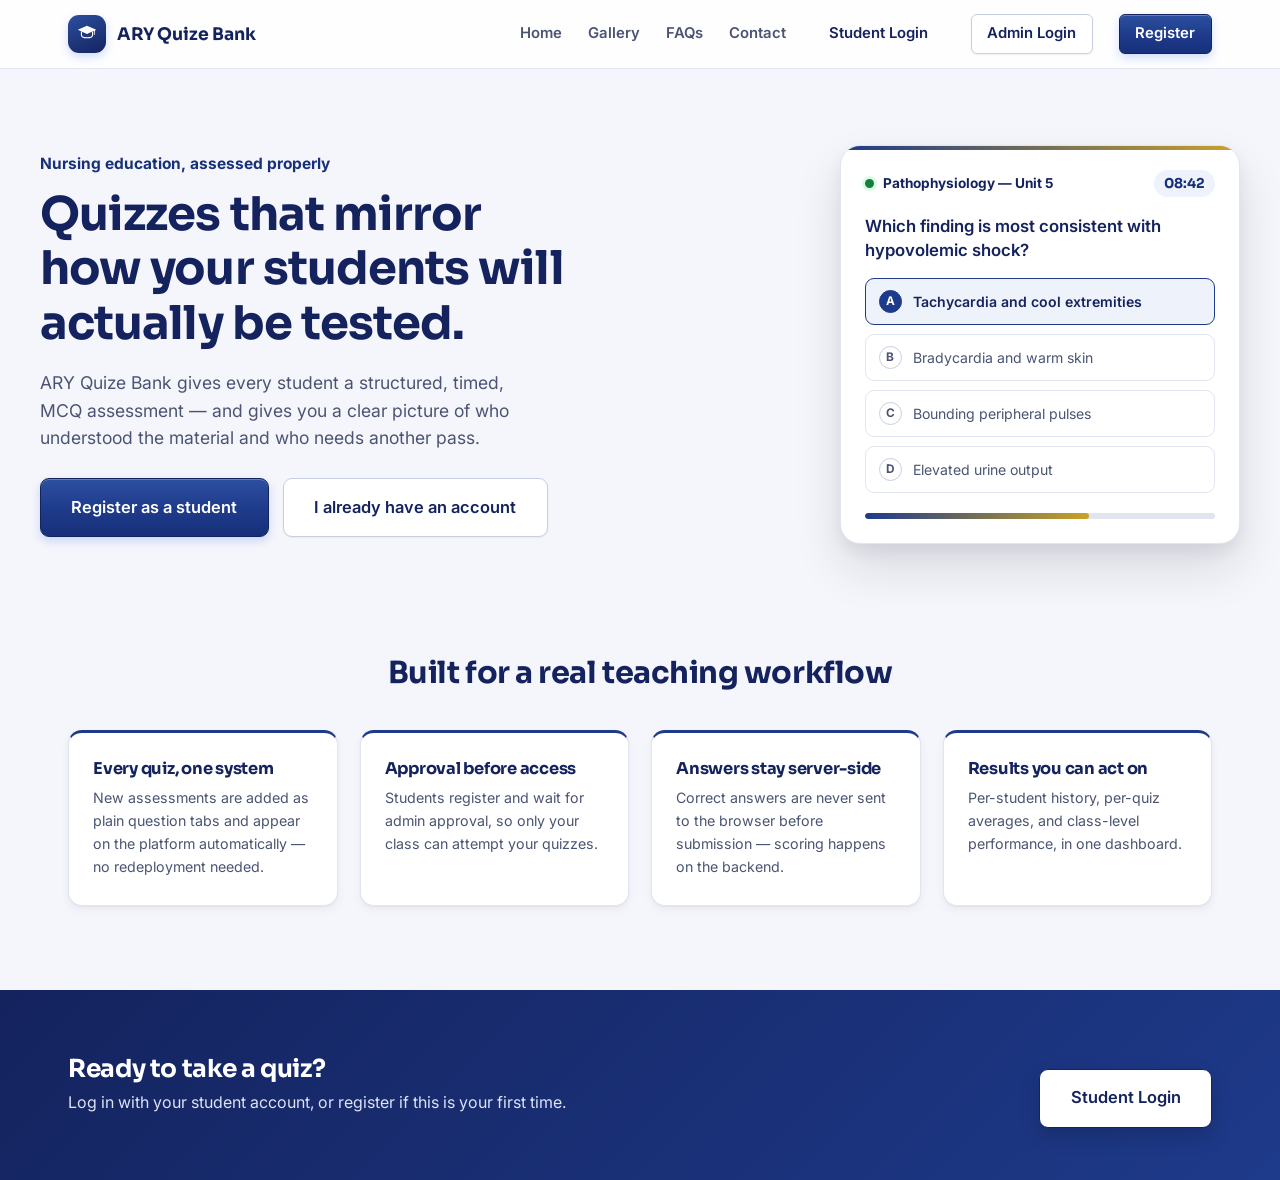
==== commit 753d43bb: "Add files via upload" ====
--- a/index.html
+++ b/index.html
@@ -13,6 +13,23 @@
 <body>
 
 <!-- ============================================================ -->
+<!-- GLOBAL BOTTOM ADVERTISEMENT BAR (rotates every 10s if 2+ ads) -->
+<!-- ============================================================ -->
+<div id="adBarGlobal" class="ad-bar hidden">
+  <button id="adBarCloseBtn" class="ad-bar-close" aria-label="Close">&times;</button>
+  <button id="adBarPrevBtn" class="ad-bar-arrow ad-bar-arrow-prev" aria-label="Previous ad">&#8249;</button>
+  <a id="adBarLink" class="ad-bar-link" href="#" target="_blank" rel="noopener">
+    <img id="adBarImg" src="" alt="">
+    <div class="ad-bar-scrim"></div>
+    <span class="ad-bar-sponsored">Sponsored</span>
+    <span id="adBarTitle" class="ad-bar-title"></span>
+    <span class="ad-bar-cta">Explore Now →</span>
+  </a>
+  <button id="adBarNextBtn" class="ad-bar-arrow ad-bar-arrow-next" aria-label="Next ad">&#8250;</button>
+  <div id="adBarDots" class="ad-bar-dots"></div>
+</div>
+
+<!-- ============================================================ -->
 <!-- TOAST CONTAINER -->
 <!-- ============================================================ -->
 <div id="toastContainer" class="toast-container" aria-live="polite"></div>
@@ -38,7 +55,14 @@
   <div class="public-header-inner">
     <a href="#" class="brand" data-nav="home">
       <img id="publicBrandLogo" class="brand-logo hidden" src="" alt="">
-      <span id="publicBrandMark" class="brand-mark">AQ</span>
+      <span id="publicBrandMark" class="brand-mark">
+        <svg viewBox="0 0 52 52" width="24" height="24">
+          <path d="M26 8 6 17l20 9 20-9-20-9Z" fill="#fff"/>
+          <path d="M14 20.5v8c0 3 5.4 5.5 12 5.5s12-2.5 12-5.5v-8" fill="none" stroke="#fff" stroke-width="2.4"/>
+          <circle cx="42" cy="19" r="1.8" fill="#fff"/>
+          <path d="M42 19v9" stroke="#fff" stroke-width="1.8"/>
+        </svg>
+      </span>
       <span id="publicBrandText" class="brand-text">ARY Quize Bank</span>
     </a>
     <nav class="public-nav">
@@ -101,8 +125,6 @@
     </div>
   </section>
 
-  <div id="adStripPublic" class="ad-strip hidden"></div>
-
   <section class="features">
     <div class="section-inner">
       <h2>Built for a real teaching workflow</h2>
@@ -225,10 +247,26 @@
         <span>Email</span>
         <input type="email" id="regEmail" required>
       </label>
-      <label class="field">
-        <span>Class</span>
-        <input type="text" id="regClass" placeholder="e.g. BSN-3A" required>
-      </label>
+      <div class="field-row">
+        <label class="field">
+          <span>Class</span>
+          <input type="text" id="regClass" value="BSN" readonly>
+        </label>
+        <label class="field">
+          <span>Semester</span>
+          <select id="regSemester" required>
+            <option value="">Select semester</option>
+            <option value="1">Semester 1</option>
+            <option value="2">Semester 2</option>
+            <option value="3">Semester 3</option>
+            <option value="4">Semester 4</option>
+            <option value="5">Semester 5</option>
+            <option value="6">Semester 6</option>
+            <option value="7">Semester 7</option>
+            <option value="8">Semester 8</option>
+          </select>
+        </label>
+      </div>
       <div class="field-row">
         <label class="field">
           <span>Password</span>
@@ -279,7 +317,14 @@
 <div id="studentApp" class="app-shell hidden">
   <aside class="sidebar" id="studentSidebar">
     <div class="sidebar-brand">
-      <span class="brand-mark">AQ</span>
+      <span class="brand-mark">
+        <svg viewBox="0 0 52 52" width="24" height="24">
+          <path d="M26 8 6 17l20 9 20-9-20-9Z" fill="#fff"/>
+          <path d="M14 20.5v8c0 3 5.4 5.5 12 5.5s12-2.5 12-5.5v-8" fill="none" stroke="#fff" stroke-width="2.4"/>
+          <circle cx="42" cy="19" r="1.8" fill="#fff"/>
+          <path d="M42 19v9" stroke="#fff" stroke-width="1.8"/>
+        </svg>
+      </span>
       <span class="brand-text">ARY Quize Bank</span>
     </div>
     <div class="sidebar-user">
@@ -326,7 +371,6 @@
           </div>
           <button class="btn btn-primary btn-sm" id="missingPhotoBtn">Upload Profile Picture</button>
         </div>
-        <div id="adStripStudent" class="ad-strip hidden"></div>
         <div class="welcome-banner">
           <img id="dashPhoto" class="avatar-lg" src="" alt="">
           <div>
@@ -352,6 +396,16 @@
         <div class="section-head-row">
           <h2>Available Quizzes</h2>
           <button class="btn btn-outline btn-sm" id="refreshQuizzesBtn">Refresh</button>
+        </div>
+        <div class="quiz-filter-row">
+          <select id="quizFilterSubject">
+            <option value="">All Subjects</option>
+          </select>
+          <select id="quizFilterType">
+            <option value="">All Types</option>
+            <option value="Regular">Regular</option>
+            <option value="Mock">Mock</option>
+          </select>
         </div>
         <div id="studentQuizGrid" class="quiz-grid"></div>
       </section>
@@ -451,8 +505,8 @@
             <input type="email" id="profileEmail" disabled>
           </label>
           <label class="field">
-            <span>Class</span>
-            <input type="text" id="profileClass" required>
+            <span>Class <span class="field-hint">(contact admin to change semester)</span></span>
+            <input type="text" id="profileClass" readonly>
           </label>
           <label class="field">
             <span>New Password <span class="field-hint">(leave blank to keep current)</span></span>
@@ -495,7 +549,14 @@
 <div id="adminApp" class="app-shell hidden">
   <aside class="sidebar sidebar-dark" id="adminSidebar">
     <div class="sidebar-brand">
-      <span class="brand-mark">AQ</span>
+      <span class="brand-mark">
+        <svg viewBox="0 0 52 52" width="24" height="24">
+          <path d="M26 8 6 17l20 9 20-9-20-9Z" fill="#fff"/>
+          <path d="M14 20.5v8c0 3 5.4 5.5 12 5.5s12-2.5 12-5.5v-8" fill="none" stroke="#fff" stroke-width="2.4"/>
+          <circle cx="42" cy="19" r="1.8" fill="#fff"/>
+          <path d="M42 19v9" stroke="#fff" stroke-width="1.8"/>
+        </svg>
+      </span>
       <span class="brand-text">ARY Quize Bank</span>
     </div>
     <div class="sidebar-user">
@@ -1006,6 +1067,20 @@
         <input type="text" id="quizSubject" placeholder="e.g. Pharmacology">
       </label>
       <label class="field">
+        <span>Semester</span>
+        <select id="quizSemester">
+          <option value="">Select semester</option>
+          <option value="1">Semester 1</option>
+          <option value="2">Semester 2</option>
+          <option value="3">Semester 3</option>
+          <option value="4">Semester 4</option>
+          <option value="5">Semester 5</option>
+          <option value="6">Semester 6</option>
+          <option value="7">Semester 7</option>
+          <option value="8">Semester 8</option>
+        </select>
+      </label>
+      <label class="field">
         <span>Duration (minutes)</span>
         <input type="number" id="quizDuration" min="1" required>
       </label>
@@ -1087,7 +1162,14 @@
     <div id="reportCaptureArea" class="report-doc">
       <div class="report-doc-head">
         <div class="report-doc-brand">
-          <span class="brand-mark">AQ</span>
+          <span class="brand-mark">
+        <svg viewBox="0 0 52 52" width="24" height="24">
+          <path d="M26 8 6 17l20 9 20-9-20-9Z" fill="#fff"/>
+          <path d="M14 20.5v8c0 3 5.4 5.5 12 5.5s12-2.5 12-5.5v-8" fill="none" stroke="#fff" stroke-width="2.4"/>
+          <circle cx="42" cy="19" r="1.8" fill="#fff"/>
+          <path d="M42 19v9" stroke="#fff" stroke-width="1.8"/>
+        </svg>
+      </span>
           <span>ARY Quize Bank — Performance Report</span>
         </div>
         <img id="reportStudentPhoto" class="avatar-sm" src="" alt="">
@@ -1152,6 +1234,58 @@
       <div class="modal-actions">
         <button type="button" class="btn btn-ghost" id="contactCancelBtn">Cancel</button>
         <button type="submit" class="btn btn-primary" id="contactSaveBtn">Save</button>
+      </div>
+    </form>
+  </div>
+</div>
+
+<!-- Gallery full-screen viewer (public + student gallery) -->
+<div id="galleryLightbox" class="gallery-lightbox hidden">
+  <button id="galleryLightboxClose" class="gallery-lightbox-close" aria-label="Close">&times;</button>
+  <button id="galleryLightboxPrev" class="gallery-lightbox-nav gallery-lightbox-prev" aria-label="Previous">&#8249;</button>
+  <div class="gallery-lightbox-body">
+    <img id="galleryLightboxImg" src="" alt="">
+    <div class="gallery-lightbox-caption">
+      <strong id="galleryLightboxTitle"></strong>
+      <span id="galleryLightboxCounter"></span>
+    </div>
+  </div>
+  <button id="galleryLightboxNext" class="gallery-lightbox-nav gallery-lightbox-next" aria-label="Next">&#8250;</button>
+</div>
+
+<!-- Student edit modal (admin) -->
+<div id="studentEditModal" class="modal-backdrop hidden">
+  <div class="modal">
+    <h3>Edit Student</h3>
+    <form id="studentEditForm">
+      <input type="hidden" id="studentEditId">
+      <label class="field">
+        <span>Full Name</span>
+        <input type="text" id="studentEditName" required>
+      </label>
+      <div class="field-row">
+        <label class="field">
+          <span>Class</span>
+          <input type="text" value="BSN" readonly>
+        </label>
+        <label class="field">
+          <span>Semester</span>
+          <select id="studentEditSemester" required>
+            <option value="">Select semester</option>
+            <option value="1">Semester 1</option>
+            <option value="2">Semester 2</option>
+            <option value="3">Semester 3</option>
+            <option value="4">Semester 4</option>
+            <option value="5">Semester 5</option>
+            <option value="6">Semester 6</option>
+            <option value="7">Semester 7</option>
+            <option value="8">Semester 8</option>
+          </select>
+        </label>
+      </div>
+      <div class="modal-actions">
+        <button type="button" class="btn btn-ghost" id="studentEditCancelBtn">Cancel</button>
+        <button type="submit" class="btn btn-primary" id="studentEditSaveBtn">Save</button>
       </div>
     </form>
   </div>
@@ -1451,11 +1585,20 @@
       <label class="field">
         <span>Certificate Type</span>
         <select id="certType">
-          <option value="OutstandingPerformance">Outstanding Performance</option>
-          <option value="Completion">Course / Mock Test Completion</option>
-          <option value="MockTest">Mock Test Certificate</option>
+          <option value="QuizTopPerformer">Top Performer</option>
+          <option value="OverallTopPerformer">Overall Top Performer</option>
+          <option value="SubjectExcellence">Subject Excellence</option>
+          <option value="SpecialAchievement">Special Achievement (Custom)</option>
         </select>
       </label>
+      <div class="field-row">
+        <label class="field"><span>Quiz Name <span class="field-hint">(optional)</span></span><input type="text" id="certQuizName" placeholder="Pathophysiology — Unit 5"></label>
+        <label class="field"><span>Subject <span class="field-hint">(optional)</span></span><input type="text" id="certSubject" placeholder="Pathophysiology"></label>
+      </div>
+      <div class="field-row">
+        <label class="field"><span>Rank / Position <span class="field-hint">(optional)</span></span><input type="number" id="certRank" placeholder="1"></label>
+        <label class="field"><span>Percentage <span class="field-hint">(optional)</span></span><input type="number" id="certPercentage" placeholder="95" min="0" max="100"></label>
+      </div>
       <div class="field-row">
         <label class="field"><span>Program</span><input type="text" id="certProgram" placeholder="BSN (Generic)"></label>
         <label class="field"><span>Semester</span><input type="text" id="certSemester" placeholder="Semester 3"></label>
--- a/style.css
+++ b/style.css
@@ -168,7 +168,7 @@
   color:#fff; display:flex; align-items:center; justify-content:center; font-size:.82rem; font-weight:800;
   flex-shrink:0; box-shadow:var(--shadow-primary-sm); letter-spacing:0;
 }
-.brand-logo{ width:38px; height:38px; border-radius:11px; object-fit:cover; flex-shrink:0; box-shadow:var(--shadow-primary-sm); }
+.brand-logo{ width:46px; height:46px; border-radius:12px; object-fit:cover; flex-shrink:0; box-shadow:var(--shadow-primary-sm); }
 .public-nav{ display:flex; align-items:center; gap:26px; }
 .public-nav a{ font-weight:600; font-size:.93rem; color:var(--color-text-muted); transition:color .15s var(--ease); }
 .public-nav a:hover{ color:var(--color-ink); }
@@ -486,9 +486,9 @@
 
 .announcement-list{ display:flex; flex-direction:column; gap:14px; }
 .announcement-item{ border-left:3px solid var(--color-primary); padding:9px 0 9px 14px; }
-.announcement-item h4{ margin:0 0 3px; font-size:.93rem; color:var(--color-ink); }
-.announcement-item p{ margin:0; font-size:.85rem; }
-.announcement-item time{ font-size:.72rem; color:var(--color-text-faint); }
+.announcement-item h4{ margin:0 0 4px; font-size:1.15rem; font-weight:800; color:var(--color-ink); }
+.announcement-item p{ margin:0; font-size:1rem; font-weight:600; }
+.announcement-item time{ font-size:.78rem; color:var(--color-text-faint); }
 
 .notice-box{
   background:var(--color-warning-light); border:1px solid #FDE68A; color:#78350F;
@@ -527,6 +527,8 @@
 /* ==========================================================================
    QUIZ GRID (STUDENT)
    ========================================================================== */
+.quiz-filter-row{ display:flex; gap:10px; margin-bottom:16px; flex-wrap:wrap; }
+.quiz-filter-row select{ min-width:170px; }
 .quiz-grid{ display:grid; grid-template-columns:repeat(auto-fill, minmax(290px,1fr)); gap:20px; }
 .quiz-card{
   background:#fff; border:1px solid var(--color-border); border-radius:var(--radius-md);
@@ -616,6 +618,29 @@
   display:inline-block; margin-top:6px; font-size:.68rem; font-weight:700; letter-spacing:.04em; text-transform:uppercase;
   color:var(--color-gold-active); background:var(--color-gold-light); padding:2px 8px; border-radius:99px;
 }
+.gallery-card{ cursor:zoom-in; }
+
+.gallery-lightbox{
+  position:fixed; inset:0; z-index:400; background:rgba(10,17,40,.92); display:flex; align-items:center; justify-content:center;
+}
+.gallery-lightbox-body{ max-width:min(90vw, 900px); max-height:82vh; display:flex; flex-direction:column; align-items:center; gap:12px; }
+.gallery-lightbox-body img{ max-width:100%; max-height:72vh; border-radius:8px; box-shadow:0 20px 60px rgba(0,0,0,.4); object-fit:contain; }
+.gallery-lightbox-caption{ text-align:center; color:#fff; }
+.gallery-lightbox-caption strong{ display:block; font-size:1rem; }
+.gallery-lightbox-caption span{ display:block; font-size:.78rem; color:#B9C3DE; margin-top:2px; }
+.gallery-lightbox-close{
+  position:absolute; top:20px; right:24px; width:40px; height:40px; border-radius:50%; border:none; cursor:pointer;
+  background:rgba(255,255,255,.12); color:#fff; font-size:1.5rem; line-height:1;
+}
+.gallery-lightbox-close:hover{ background:rgba(255,255,255,.22); }
+.gallery-lightbox-nav{
+  position:absolute; top:50%; transform:translateY(-50%); width:52px; height:52px; border-radius:50%; border:none; cursor:pointer;
+  background:rgba(255,255,255,.12); color:#fff; font-size:2rem; line-height:1;
+}
+.gallery-lightbox-nav:hover{ background:rgba(255,255,255,.22); }
+.gallery-lightbox-prev{ left:20px; }
+.gallery-lightbox-next{ right:20px; }
+@media (max-width:640px){ .gallery-lightbox-nav{ width:42px; height:42px; font-size:1.6rem; } }
 
 .faq-list{ display:flex; flex-direction:column; gap:10px; margin:22px 0; max-width:760px; }
 .faq-item{ border:1px solid var(--color-border); border-radius:var(--radius-sm); background:var(--color-surface); overflow:hidden; }
@@ -626,13 +651,51 @@
 .faq-question::after{ content:'+'; font-size:1.2rem; color:var(--color-gold); flex-shrink:0; transition:transform .15s var(--ease); }
 .faq-item.is-open .faq-question::after{ transform:rotate(45deg); }
 .faq-answer{ padding:0 18px; max-height:0; overflow:hidden; transition:max-height .2s var(--ease); font-size:.87rem; color:var(--color-text-muted); }
-.faq-item.is-open .faq-answer{ padding-bottom:16px; }
+.faq-item.is-open .faq-answer{ max-height:1000px; padding-bottom:16px; }
 .faq-category-label{ font-size:.7rem; font-weight:700; letter-spacing:.08em; text-transform:uppercase; color:var(--color-text-faint); margin:18px 0 4px; }
 
-.ad-strip{ display:flex; gap:14px; overflow-x:auto; padding:18px 24px; max-width:1160px; margin:0 auto; }
-.ad-banner{ flex-shrink:0; width:280px; border-radius:var(--radius-md); overflow:hidden; box-shadow:var(--shadow-xs); border:1px solid var(--color-border); }
-.ad-banner img{ width:100%; height:140px; object-fit:cover; display:block; }
-.ad-banner-title{ padding:8px 12px; font-size:.8rem; font-weight:700; color:var(--color-ink); background:var(--color-surface); }
+.ad-bar{
+  position:fixed; left:0; right:0; bottom:0; z-index:150; display:flex; align-items:center; gap:10px;
+  background:var(--color-ink); box-shadow:0 -8px 28px rgba(20,35,94,.25);
+  padding:0 54px; height:104px;
+}
+.ad-bar-close{
+  position:absolute; top:10px; right:14px; width:26px; height:26px; border-radius:50%; border:none; cursor:pointer;
+  background:rgba(255,255,255,.14); color:#fff; font-size:1.05rem; line-height:1; display:flex;
+  align-items:center; justify-content:center; z-index:2;
+}
+.ad-bar-close:hover{ background:rgba(255,255,255,.26); }
+.ad-bar-arrow{
+  flex-shrink:0; width:34px; height:34px; border-radius:50%; border:none; cursor:pointer;
+  background:rgba(255,255,255,.12); color:#fff; font-size:1.4rem; line-height:1; z-index:2;
+}
+.ad-bar-arrow:hover{ background:rgba(255,255,255,.24); }
+.ad-bar-link{
+  position:relative; display:flex; align-items:center; flex:1; height:82px; text-decoration:none; overflow:hidden;
+  border-radius:10px; padding:0 22px;
+}
+.ad-bar-link img{ position:absolute; inset:0; width:100%; height:100%; object-fit:cover; z-index:0; }
+.ad-bar-scrim{ position:absolute; inset:0; background:linear-gradient(90deg, rgba(10,17,40,.88) 0%, rgba(10,17,40,.55) 55%, rgba(10,17,40,.15) 100%); z-index:1; }
+.ad-bar-sponsored{
+  position:absolute; top:8px; left:22px; z-index:2; font-size:.62rem; font-weight:800; letter-spacing:.08em; text-transform:uppercase;
+  color:var(--color-gold); background:rgba(255,255,255,.1); padding:2px 8px; border-radius:99px;
+}
+.ad-bar-title{ position:relative; z-index:2; color:#fff; font-size:1.05rem; font-weight:800; max-width:60%; line-height:1.25; }
+.ad-bar-cta{
+  position:relative; z-index:2; margin-left:auto; flex-shrink:0; color:#14235E; background:var(--color-gold);
+  font-size:.82rem; font-weight:800; padding:9px 18px; border-radius:99px; white-space:nowrap;
+}
+.ad-bar-dots{ position:absolute; left:50%; bottom:6px; transform:translateX(-50%); display:flex; gap:6px; z-index:2; }
+.ad-bar-dots span{ width:6px; height:6px; border-radius:50%; background:rgba(255,255,255,.3); transition:background .2s var(--ease); }
+.ad-bar-dots span.is-active{ background:var(--color-gold); }
+@media (max-width:720px){
+  .ad-bar{ padding:0 14px; height:90px; }
+  .ad-bar-arrow{ width:28px; height:28px; font-size:1.15rem; }
+  .ad-bar-title{ font-size:.86rem; max-width:44%; }
+  .ad-bar-cta{ font-size:.72rem; padding:7px 12px; }
+}
+body.has-ad-bar{ padding-bottom:110px; }
+@media (max-width:720px){ body.has-ad-bar{ padding-bottom:96px; } }
 
 /* ==========================================================================
    PROFILE FORM
@@ -726,61 +789,117 @@
 
 /* The certificate is built off-screen at a fixed print-like size, then
    captured via html2canvas at scale:3 — every element here is vector
-   (SVG stamp, CSS borders/gradients, web-font text), so the exported
+   (SVG accents, CSS borders/gradients, web-font text), so the exported
    PNG/PDF stays crisp at any size, never blurry. */
 .certificate-sheet{ width:1200px; }
 .certificate-border{
-  position:relative; width:1200px; height:780px; background:
+  position:relative; width:1200px; height:1220px; background:
     linear-gradient(180deg, #FFFFFF 0%, #F7FAFF 100%);
-  border:3px solid #1E3A8A; border-radius:6px; padding:56px 70px;
+  border:10px solid #1E3A8A; border-radius:4px; padding:38px 60px 0;
   font-family:var(--font-body); text-align:center; overflow:hidden;
-  box-sizing:border-box;
+  box-sizing:border-box; color:#14235E;
 }
 .certificate-border::before{
-  content:''; position:absolute; inset:14px; border:1.5px solid #C9A227; border-radius:3px; pointer-events:none;
-}
-.certificate-border::after{
-  content:''; position:absolute; top:0; left:0; width:340px; height:340px;
-  background:radial-gradient(circle at top left, rgba(30,58,138,.10), transparent 70%);
-  pointer-events:none;
-}
-.certificate-stamp{ position:absolute; top:38px; right:56px; opacity:.94; }
-.certificate-qr{ position:absolute; top:38px; left:56px; text-align:center; }
-.certificate-qr img{ width:78px; height:78px; border:2px solid #14235E; border-radius:8px; padding:3px; background:#fff; }
-.certificate-qr span{ display:block; font-size:.62rem; color:#64748B; margin-top:3px; letter-spacing:.03em; }
+  content:''; position:absolute; inset:20px; border:2px solid #C9A227; border-radius:2px; pointer-events:none;
+}
+
+.cert-corner{ position:absolute; width:120px; height:120px; pointer-events:none; z-index:1; }
+.cert-corner-tl{ top:-10px; left:-10px; }
+.cert-corner-tr{ top:-10px; right:-10px; transform:scaleX(-1); }
+.cert-corner-bl{ bottom:-10px; left:-10px; transform:scaleY(-1); }
+.cert-corner-br{ bottom:-10px; right:-10px; transform:scale(-1,-1); }
+
+.cert-header-row{ display:flex; align-items:center; justify-content:center; gap:26px; padding:6px 140px 18px; position:relative; z-index:2; }
+.cert-header-left{ display:flex; align-items:center; gap:12px; text-align:left; }
+.cert-brand-word{ font-family:var(--font-display); font-weight:800; font-size:1.7rem; letter-spacing:.01em; }
+.cert-brand-word .navy{ color:#14235E; }
+.cert-brand-word .red{ color:#B3121B; }
+.cert-brand-tag{ font-size:.72rem; font-weight:700; color:#14235E; letter-spacing:.02em; margin-top:1px; }
+.cert-header-divider{ width:2px; height:52px; background:#C9A227; opacity:.6; }
+.cert-header-right{ text-align:left; max-width:300px; }
+.cert-header-right p{ font-style:italic; font-weight:700; font-size:1.02rem; color:#1E3A8A; margin:0; line-height:1.3; }
+.cert-header-rule{ width:150px; height:2px; background:linear-gradient(90deg, transparent, #C9A227, transparent); margin:6px 0; }
+.cert-header-right span{ font-size:.68rem; font-weight:700; color:#334155; letter-spacing:.02em; }
+
+.cert-medallion{ position:absolute; top:-6px; right:34px; z-index:2; }
+
+.cert-side-left{ position:absolute; top:150px; left:44px; width:170px; text-align:left; z-index:2; }
+.cert-side-label{ display:block; font-size:.74rem; font-weight:700; color:#334155; margin-bottom:5px; }
+.cert-type-pill{
+  display:inline-block; background:#14235E; color:#fff; font-weight:800; font-size:.86rem;
+  padding:7px 18px; border-radius:99px; border:2px solid #C9A227;
+}
+.cert-id-box{
+  display:inline-block; background:#fff; color:#14235E; font-weight:700; font-size:.78rem; font-family:monospace;
+  padding:7px 14px; border-radius:8px; border:1.5px solid #B9C3DE;
+}
+
+.cert-side-right{ position:absolute; top:150px; right:44px; width:170px; text-align:center; z-index:2; }
+.cert-quote{ font-style:italic; font-weight:700; font-size:.92rem; color:#1E3A8A; line-height:1.35; margin:0; }
+.cert-quote::before, .cert-quote::after{ content:''; }
+.cert-qr-img{ width:96px; height:96px; border:2px solid #14235E; border-radius:8px; padding:3px; background:#fff; margin-top:4px; }
+.cert-qr-caption{ display:block; font-size:.72rem; font-weight:700; color:#14235E; margin-top:6px; }
+.cert-qr-sub{ display:block; font-size:.68rem; color:#64748B; }
+
+.cert-center{ position:relative; z-index:2; padding-top:6px; }
+.cert-title-main{
+  font-family:var(--font-display); font-weight:800; font-size:4.4rem; color:#14235E; letter-spacing:.03em; margin:0;
+  text-shadow:2px 2px 0 rgba(201,162,39,.35);
+}
+.cert-title-sub{ font-family:var(--font-display); font-weight:700; font-size:1.5rem; color:#C9A227; letter-spacing:.15em; margin:-6px 0 10px; }
+.cert-center > .cert-header-rule{ margin:0 auto 16px; width:260px; }
+.certificate-presented{ font-size:.86rem; letter-spacing:.14em; color:#475569; margin:0 0 16px; font-weight:700; }
+
+.cert-photo-row{ display:flex; align-items:center; justify-content:center; gap:4px; margin-bottom:10px; }
 .certificate-photo-frame{
-  width:110px; height:110px; margin:0 auto 8px; border-radius:50%;
+  width:118px; height:118px; margin:0 6px; border-radius:50%; flex-shrink:0;
   border:4px solid #C9A227; padding:3px; background:#fff;
   box-shadow:0 0 0 2px #14235E;
 }
 .certificate-photo-frame img{ width:100%; height:100%; border-radius:50%; object-fit:cover; }
-.certificate-slogan{ font-style:italic; color:#C9A227; font-size:.85rem; margin:-4px 0 10px; font-weight:600; }
-.certificate-cap{ font-size:42px; margin-bottom:2px; }
-.certificate-brand{
-  font-family:var(--font-display); font-weight:800; font-size:2.6rem; color:#14235E; letter-spacing:.02em; margin:0 0 6px;
-}
-.certificate-rule{ width:220px; height:2px; background:linear-gradient(90deg, transparent, #C9A227, transparent); margin:0 auto 18px; }
-.certificate-title{
-  font-family:var(--font-display); font-weight:700; font-size:1.55rem; color:#1E3A8A; letter-spacing:.04em; margin:0 0 20px;
-}
-.certificate-presented{ font-size:.85rem; letter-spacing:.12em; color:#475569; margin:0 0 10px; font-weight:600; }
+
 .certificate-name{
-  font-family:'Great Vibes', cursive; font-size:3.4rem; color:#14235E; margin:0 0 14px; line-height:1;
-}
-.certificate-body{ font-size:1.02rem; color:#334155; max-width:760px; margin:0 auto 6px; line-height:1.6; }
-.certificate-score{ font-family:var(--font-display); font-weight:800; font-size:1.3rem; color:#1E3A8A; margin:6px 0 18px; }
-.certificate-meta-grid{
-  display:flex; justify-content:center; gap:40px; margin:0 0 26px; flex-wrap:wrap;
-}
-.certificate-meta-grid div{ text-align:left; font-size:.85rem; }
-.certificate-meta-grid strong{ display:block; color:#1E3A8A; font-size:.72rem; text-transform:uppercase; letter-spacing:.05em; }
-.certificate-meta-grid span{ color:#334155; font-weight:600; }
-.certificate-signatures{ display:flex; justify-content:space-between; max-width:760px; margin:30px auto 10px; }
-.certificate-signatures > div{ text-align:center; width:280px; border-top:1.5px solid #94A3B8; padding-top:8px; }
-.certificate-signatures .sig-script{ display:block; font-family:'Great Vibes', cursive; font-size:1.7rem; color:#1E3A8A; margin-bottom:-4px; }
-.certificate-signatures strong{ display:block; font-size:.85rem; color:#14235E; }
-.certificate-signatures small{ font-size:.72rem; color:#64748B; }
-.certificate-issued{ font-size:.72rem; color:#94A3B8; margin-top:18px; }
+  font-family:'Great Vibes', cursive; font-size:3.6rem; color:#14235E; margin:0 0 14px; line-height:1;
+}
+.certificate-body{ font-size:1.05rem; color:#334155; max-width:800px; margin:0 auto; line-height:1.6; }
+.certificate-body strong{ color:#14235E; }
+.cert-position-line{
+  font-family:var(--font-display); font-weight:800; font-size:1.7rem; color:#C9A227; letter-spacing:.08em;
+  margin:6px 0; text-transform:uppercase;
+}
+.cert-encourage{ font-style:italic; font-size:.92rem; color:#475569; max-width:640px; margin:14px auto 0; line-height:1.5; }
+
+.cert-info-bar{
+  display:flex; justify-content:center; gap:0; margin:26px auto 0; max-width:900px;
+  border:1.5px solid #C9D3EA; border-radius:10px; padding:14px 0; background:rgba(255,255,255,.6);
+}
+.cert-info-bar > div{ display:flex; align-items:center; gap:8px; padding:0 26px; border-right:1px solid #DCE3F5; text-align:left; }
+.cert-info-bar > div:last-child{ border-right:none; }
+.cert-info-bar strong{ display:block; font-size:.68rem; text-transform:uppercase; letter-spacing:.04em; color:#64748B; font-weight:700; }
+.cert-info-bar em{ display:block; font-style:normal; font-weight:800; font-size:.92rem; color:#1E3A8A; }
+
+.certificate-signatures{ display:flex; justify-content:center; gap:60px; max-width:820px; margin:32px auto 0; }
+.cert-sig-col{ text-align:center; width:220px; }
+.cert-sig-img{ height:46px; max-width:180px; object-fit:contain; display:block; margin:0 auto 2px; }
+.cert-sig-col .sig-script{ display:block; font-family:'Great Vibes', cursive; font-size:1.7rem; color:#1E3A8A; margin-bottom:-2px; }
+.cert-sig-line{ border-top:1.5px solid #94A3B8; margin:4px auto 6px; width:100%; }
+.cert-sig-col strong{ display:block; font-size:.85rem; color:#14235E; }
+.cert-sig-col small{ font-size:.72rem; color:#64748B; }
+
+.cert-stamp-wrap{ position:absolute; left:64px; bottom:150px; opacity:.95; z-index:2; }
+
+.cert-footer-bar{
+  position:absolute; left:0; right:0; bottom:0; height:86px; background:#14235E;
+  display:flex; align-items:center; justify-content:space-between; padding:0 50px; z-index:2;
+}
+.cert-footer-left{ display:flex; align-items:center; gap:10px; text-align:left; }
+.cert-footer-left strong{ display:block; color:#fff; font-size:.92rem; }
+.cert-footer-left span{ display:block; color:#B9C3DE; font-size:.68rem; }
+.cert-footer-center{ display:flex; gap:26px; }
+.cert-footer-center span{ color:#fff; font-size:.78rem; font-weight:600; }
+.cert-footer-right{ text-align:right; }
+.cert-footer-right em{ display:block; font-family:'Great Vibes', cursive; font-size:1.3rem; color:#C9A227; font-style:normal; }
+.cert-footer-right strong{ display:block; color:#fff; font-size:.82rem; margin-top:-4px; }
 
 .navy-stamp{ display:block; }
 
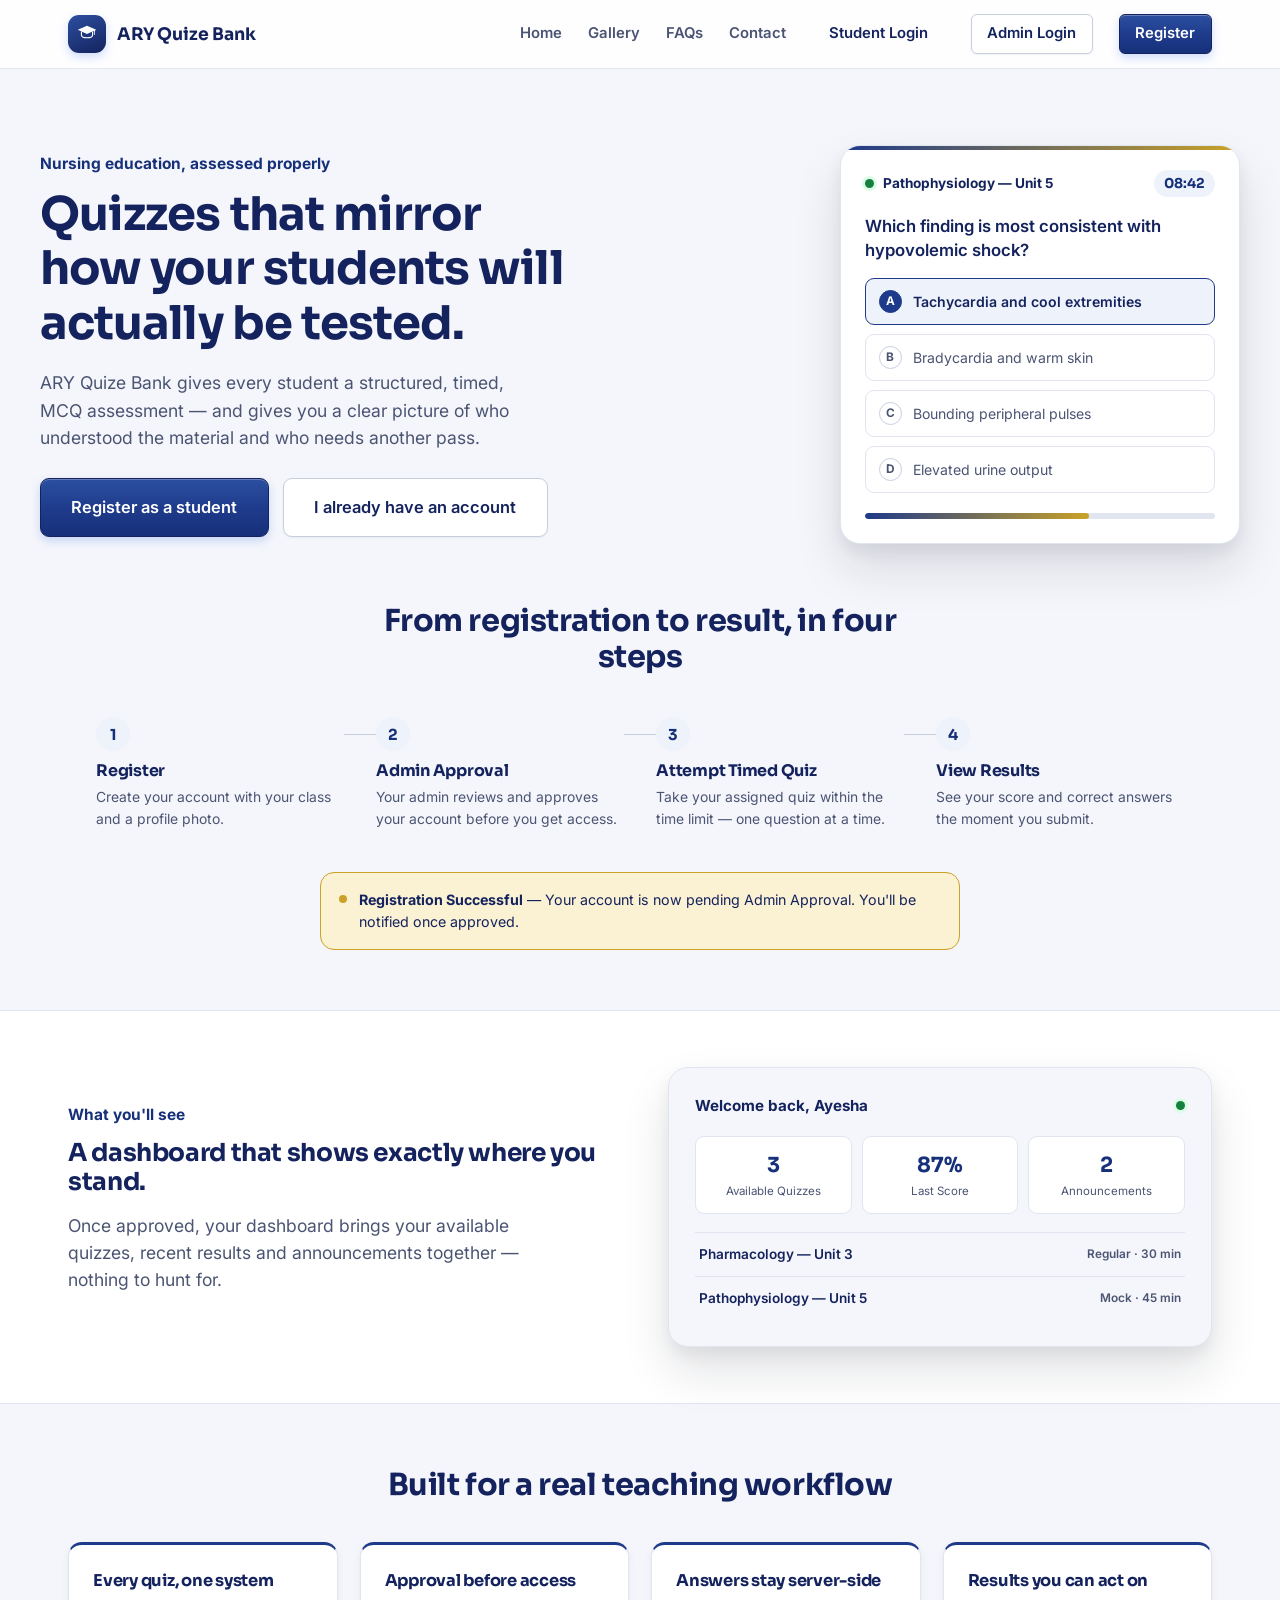
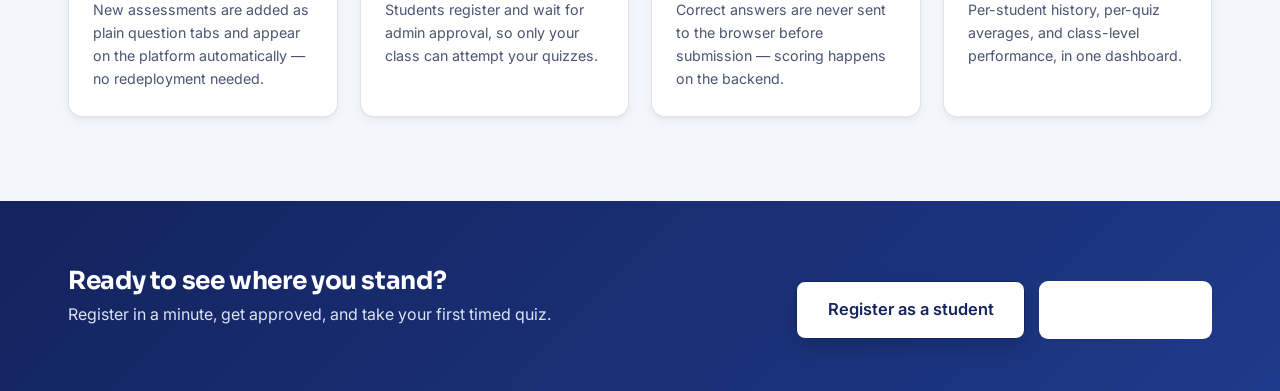
==== commit ae75cc17: "Add files via upload" ====
--- a/index.html
+++ b/index.html
@@ -125,6 +125,72 @@
     </div>
   </section>
 
+  <section class="how-it-works">
+    <div class="section-inner">
+      <h2>From registration to result, in four steps</h2>
+      <div class="step-row">
+        <div class="step">
+          <span class="step-num">1</span>
+          <h3>Register</h3>
+          <p>Create your account with your class and a profile photo.</p>
+        </div>
+        <div class="step-connector" aria-hidden="true"></div>
+        <div class="step">
+          <span class="step-num">2</span>
+          <h3>Admin Approval</h3>
+          <p>Your admin reviews and approves your account before you get access.</p>
+        </div>
+        <div class="step-connector" aria-hidden="true"></div>
+        <div class="step">
+          <span class="step-num">3</span>
+          <h3>Attempt Timed Quiz</h3>
+          <p>Take your assigned quiz within the time limit — one question at a time.</p>
+        </div>
+        <div class="step-connector" aria-hidden="true"></div>
+        <div class="step">
+          <span class="step-num">4</span>
+          <h3>View Results</h3>
+          <p>See your score and correct answers the moment you submit.</p>
+        </div>
+      </div>
+      <div class="approval-callout">
+        <span class="approval-callout-dot" aria-hidden="true"></span>
+        <div>
+          <strong>Registration Successful</strong> — Your account is now pending Admin Approval. You'll be notified once approved.
+        </div>
+      </div>
+    </div>
+  </section>
+
+  <section class="dashboard-preview">
+    <div class="section-inner dashboard-preview-inner">
+      <div class="dashboard-preview-copy">
+        <p class="eyebrow">What you'll see</p>
+        <h2>A dashboard that shows exactly where you stand.</h2>
+        <p class="hero-sub">Once approved, your dashboard brings your available quizzes, recent results and announcements together — nothing to hunt for.</p>
+      </div>
+      <div class="mock-dashboard" aria-hidden="true">
+        <div class="mock-dashboard-head">
+          <span class="mock-dashboard-name">Welcome back, Ayesha</span>
+          <span class="mock-dot"></span>
+        </div>
+        <div class="mock-stat-row">
+          <div class="mock-stat"><span class="mock-stat-value">3</span><span class="mock-stat-label">Available Quizzes</span></div>
+          <div class="mock-stat"><span class="mock-stat-value">87%</span><span class="mock-stat-label">Last Score</span></div>
+          <div class="mock-stat"><span class="mock-stat-value">2</span><span class="mock-stat-label">Announcements</span></div>
+        </div>
+        <div class="mock-quiz-row">
+          <span>Pharmacology — Unit 3</span>
+          <span class="mock-quiz-row-tag">Regular · 30 min</span>
+        </div>
+        <div class="mock-quiz-row">
+          <span>Pathophysiology — Unit 5</span>
+          <span class="mock-quiz-row-tag">Mock · 45 min</span>
+        </div>
+      </div>
+    </div>
+  </section>
+
   <section class="features">
     <div class="section-inner">
       <h2>Built for a real teaching workflow</h2>
@@ -152,11 +218,12 @@
   <section class="cta-strip">
     <div class="section-inner cta-strip-inner">
       <div>
-        <h2>Ready to take a quiz?</h2>
-        <p>Log in with your student account, or register if this is your first time.</p>
+        <h2>Ready to see where you stand?</h2>
+        <p>Register in a minute, get approved, and take your first timed quiz.</p>
       </div>
       <div class="hero-actions">
-        <a href="#" data-nav="student-login" class="btn btn-primary btn-lg">Student Login</a>
+        <a href="#" data-nav="student-register" class="btn btn-primary btn-lg">Register as a student</a>
+        <a href="#" data-nav="student-login" class="btn btn-outline btn-lg cta-strip-outline">Student Login</a>
       </div>
     </div>
   </section>
--- a/style.css
+++ b/style.css
@@ -225,6 +225,52 @@
    ========================================================================== */
 .section-inner{ max-width:1200px; margin:0 auto; padding:0 28px; }
 .narrow-section{ max-width:740px; margin:0 auto; padding:68px 28px; }
+.how-it-works{ padding:12px 0 60px; }
+.how-it-works h2{ text-align:center; max-width:24ch; margin:0 auto 2.6rem; font-size:1.9rem; }
+.step-row{ display:flex; align-items:flex-start; gap:0; max-width:1200px; margin:0 auto; padding:0 28px; }
+.step{ flex:1; min-width:0; text-align:left; }
+.step-num{
+  display:inline-flex; align-items:center; justify-content:center;
+  width:34px; height:34px; border-radius:50%;
+  background:var(--color-primary-50); color:var(--color-primary-hover);
+  font-family:var(--font-display); font-weight:700; font-size:.95rem;
+  margin-bottom:.7em;
+}
+.step h3{ font-size:1rem; margin-bottom:.4em; }
+.step p{ font-size:.87rem; color:var(--color-text-muted); line-height:1.55; margin:0; }
+.step-connector{ flex:0 0 32px; height:1px; background:var(--color-border-strong); margin-top:17px; }
+.approval-callout{
+  display:flex; align-items:flex-start; gap:12px;
+  max-width:640px; margin:2.6rem auto 0; padding:16px 18px;
+  background:var(--color-gold-light); border:1px solid var(--color-gold);
+  border-radius:var(--radius-md); font-size:.89rem; color:var(--color-ink);
+}
+.approval-callout-dot{ width:8px; height:8px; border-radius:50%; background:var(--color-gold); margin-top:6px; flex-shrink:0; }
+
+.dashboard-preview{ padding:56px 0; background:var(--color-surface); border-top:1px solid var(--color-border); border-bottom:1px solid var(--color-border); }
+.dashboard-preview-inner{ display:grid; grid-template-columns:1fr 1fr; gap:56px; align-items:center; }
+.mock-dashboard{
+  background:var(--color-bg); border:1px solid var(--color-border);
+  border-radius:var(--radius-lg); padding:26px; box-shadow:var(--shadow-lg);
+}
+.mock-dashboard-head{ display:flex; align-items:center; justify-content:space-between; margin-bottom:18px; }
+.mock-dashboard-name{ font-weight:700; color:var(--color-ink); font-size:.95rem; }
+.mock-stat-row{ display:grid; grid-template-columns:repeat(3,1fr); gap:10px; margin-bottom:18px; }
+.mock-stat{
+  background:var(--color-surface); border:1px solid var(--color-border);
+  border-radius:var(--radius-sm); padding:12px 10px; text-align:center;
+}
+.mock-stat-value{ display:block; font-family:var(--font-display); font-weight:700; font-size:1.3rem; color:var(--color-primary-hover); }
+.mock-stat-label{ display:block; font-size:.72rem; color:var(--color-text-muted); margin-top:2px; }
+.mock-quiz-row{
+  display:flex; align-items:center; justify-content:space-between;
+  padding:11px 4px; font-size:.85rem; color:var(--color-ink); font-weight:600;
+  border-top:1px solid var(--color-border);
+}
+.mock-quiz-row-tag{ font-weight:600; font-size:.74rem; color:var(--color-text-muted); }
+.cta-strip-outline{ border-color:rgba(255,255,255,.5); color:#fff; }
+.cta-strip-outline:hover{ background:rgba(255,255,255,.1); }
+
 .features{ padding:64px 0 56px; }
 .features h2{ text-align:center; margin-bottom:2.4rem; font-size:1.9rem; }
 .feature-grid{ display:grid; grid-template-columns:repeat(4,1fr); gap:22px; }
@@ -960,6 +1006,10 @@
   .app-content{ padding:18px; }
   .app-topbar{ padding:14px 18px; }
   .cta-strip-inner{ flex-direction:column; align-items:flex-start; }
+  .step-row{ flex-direction:column; gap:22px; }
+  .step-connector{ display:none; }
+  .dashboard-preview-inner{ grid-template-columns:1fr; gap:32px; }
+  .mock-stat-row{ grid-template-columns:1fr 1fr 1fr; }
   .welcome-banner{ flex-direction:column; align-items:flex-start; text-align:left; }
   .leaderboard-row{ flex-wrap:wrap; }
   .leaderboard-meta{ width:100%; justify-content:space-between; padding-top:8px; border-top:1px dashed var(--color-border); }
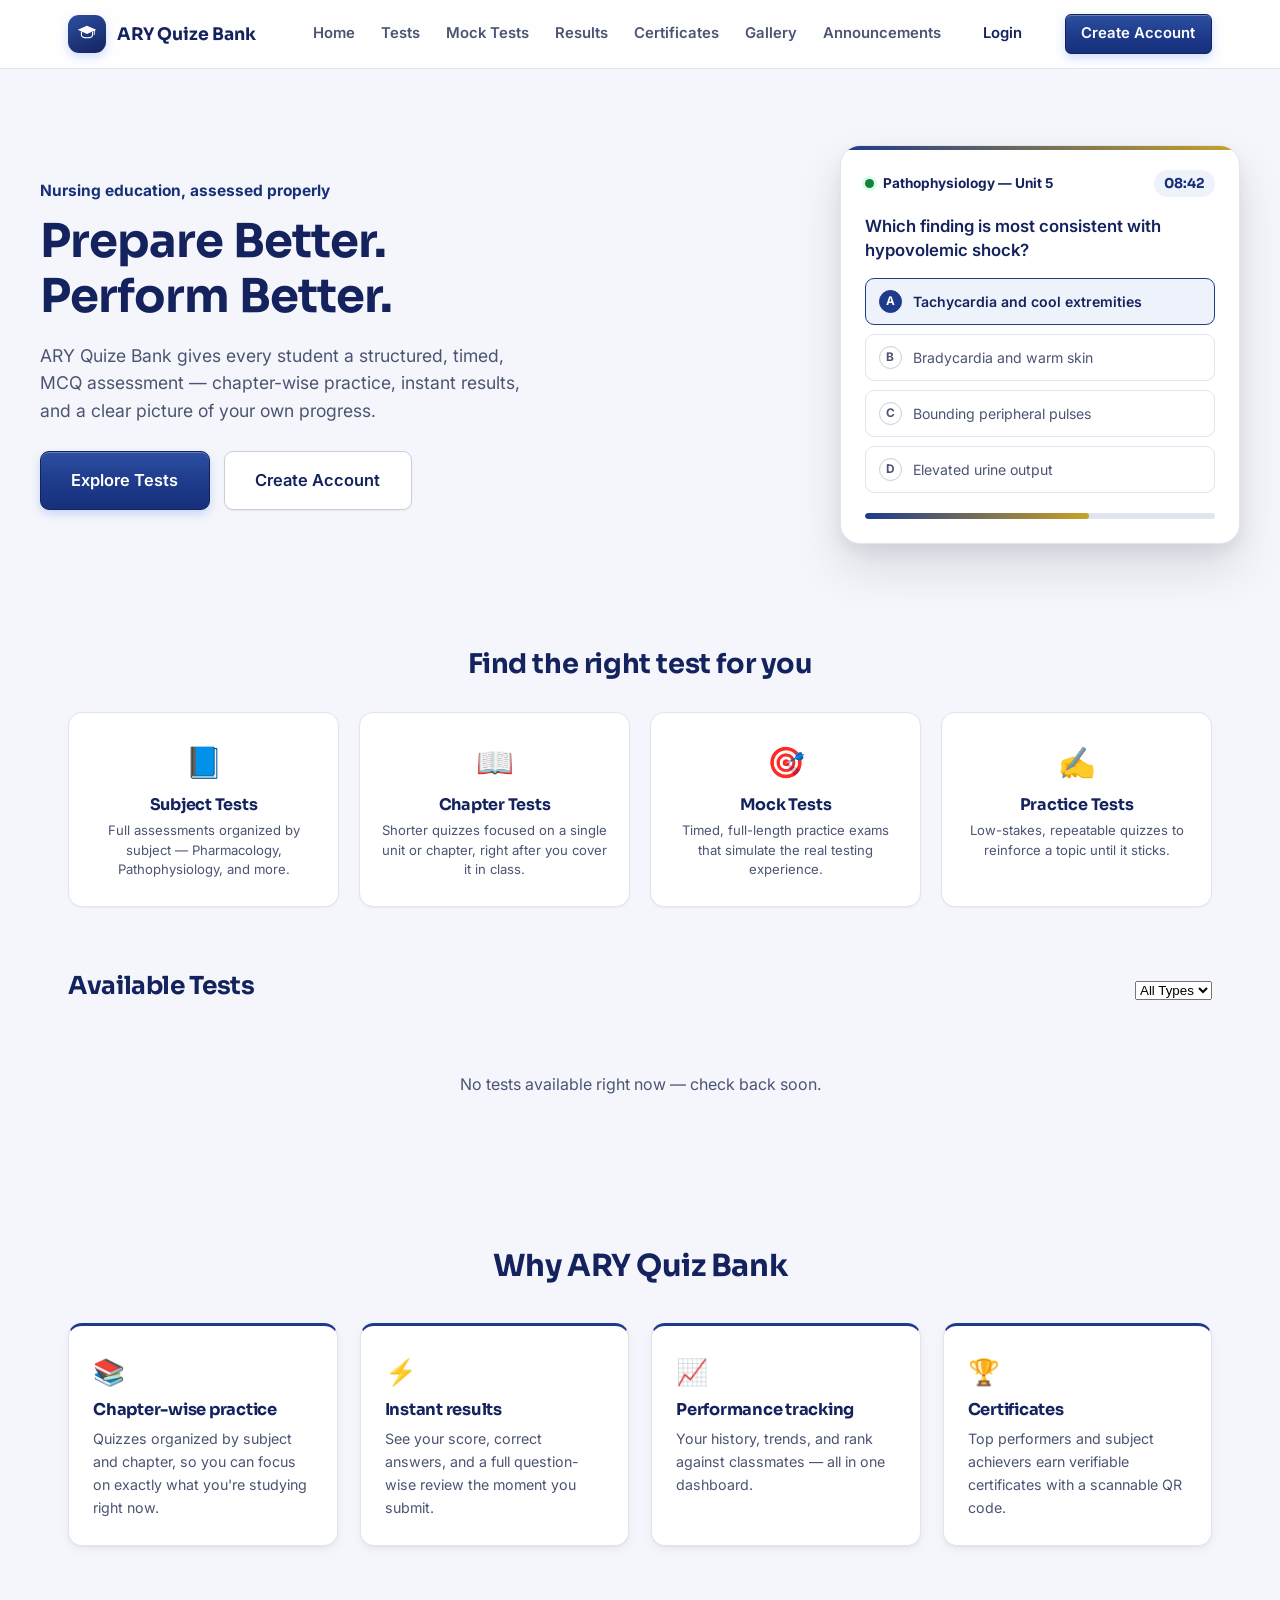
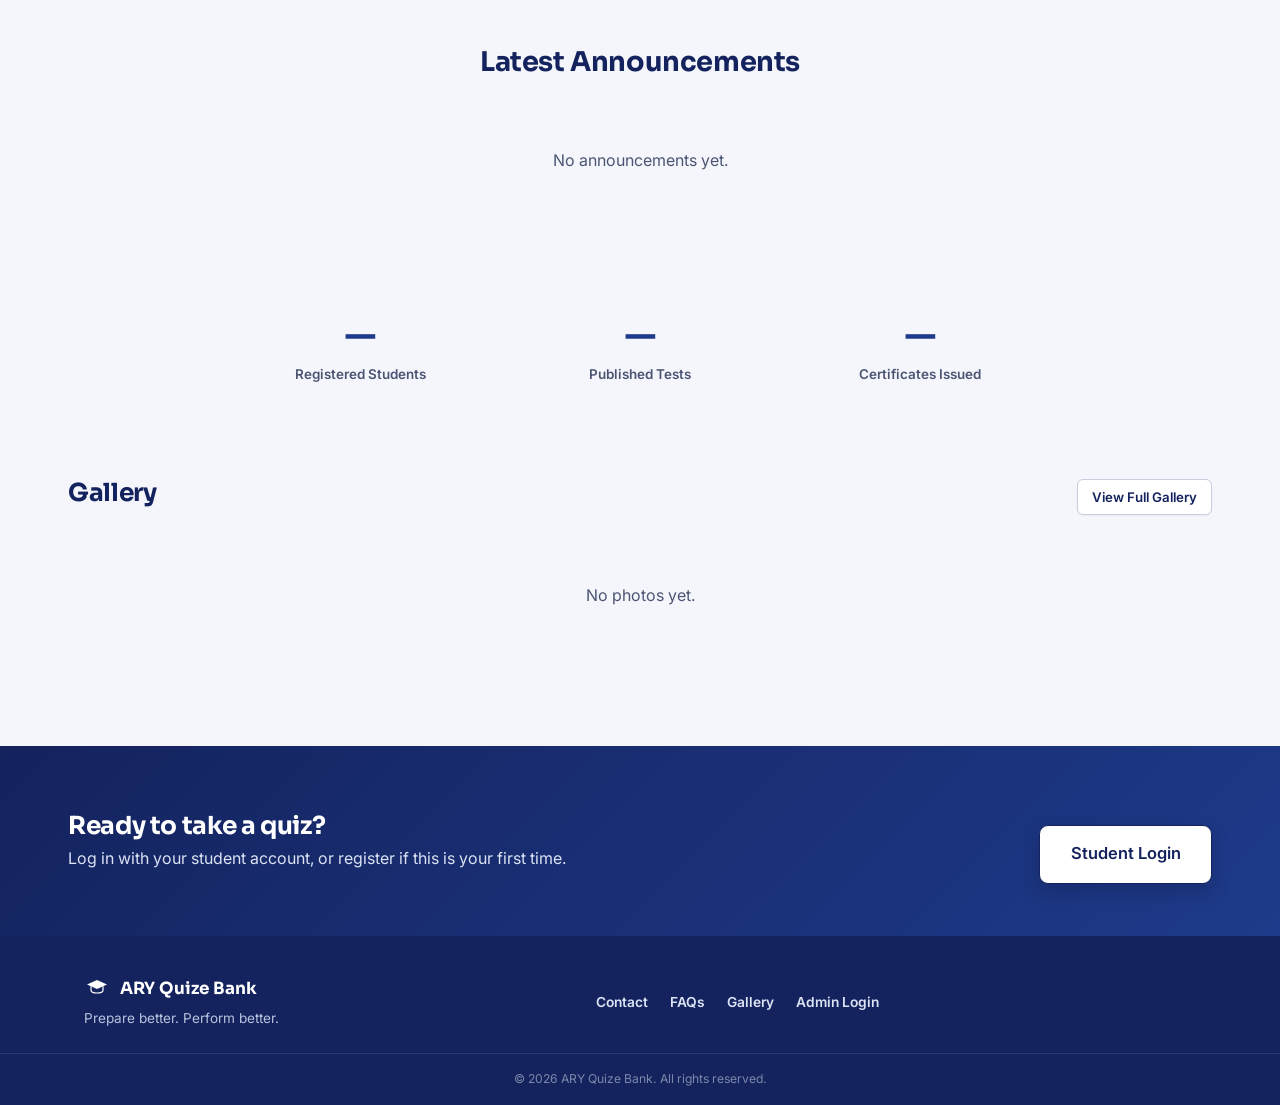
==== commit 8ad5b1fe: "Add files via upload" ====
--- a/index.html
+++ b/index.html
@@ -67,12 +67,14 @@
     </a>
     <nav class="public-nav">
       <a href="#" data-nav="home">Home</a>
+      <a href="#" data-scroll="test-categories">Tests</a>
+      <a href="#" data-scroll="test-categories" data-scroll-filter="Mock">Mock Tests</a>
+      <a href="#" data-nav="student-login">Results</a>
+      <a href="#" data-nav="student-login">Certificates</a>
       <a href="#" data-nav="gallery">Gallery</a>
-      <a href="#" data-nav="faqs">FAQs</a>
-      <a href="#" data-nav="contact">Contact</a>
-      <a href="#" data-nav="student-login" class="btn btn-ghost btn-sm">Student Login</a>
-      <a href="#" data-nav="admin-login" class="btn btn-outline btn-sm">Admin Login</a>
-      <a href="#" data-nav="student-register" class="btn btn-primary btn-sm">Register</a>
+      <a href="#" data-scroll="home-announcements">Announcements</a>
+      <a href="#" data-nav="student-login" class="btn btn-ghost btn-sm">Login</a>
+      <a href="#" data-nav="student-register" class="btn btn-primary btn-sm">Create Account</a>
     </nav>
     <button id="mobileNavToggle" class="mobile-nav-toggle" aria-label="Open menu">
       <span></span><span></span><span></span>
@@ -80,12 +82,14 @@
   </div>
   <div id="mobileNavPanel" class="mobile-nav-panel hidden">
     <a href="#" data-nav="home">Home</a>
+    <a href="#" data-scroll="test-categories">Tests</a>
+    <a href="#" data-scroll="test-categories" data-scroll-filter="Mock">Mock Tests</a>
+    <a href="#" data-nav="student-login">Results</a>
+    <a href="#" data-nav="student-login">Certificates</a>
     <a href="#" data-nav="gallery">Gallery</a>
-    <a href="#" data-nav="faqs">FAQs</a>
-    <a href="#" data-nav="contact">Contact</a>
-    <a href="#" data-nav="student-login">Student Login</a>
-    <a href="#" data-nav="admin-login">Admin Login</a>
-    <a href="#" data-nav="student-register">Register</a>
+    <a href="#" data-scroll="home-announcements">Announcements</a>
+    <a href="#" data-nav="student-login">Login</a>
+    <a href="#" data-nav="student-register">Create Account</a>
   </div>
 </header>
 
@@ -98,11 +102,11 @@
     <div class="hero-inner">
       <div class="hero-copy">
         <p class="eyebrow">Nursing education, assessed properly</p>
-        <h1>Quizzes that mirror how your students will actually be tested.</h1>
-        <p class="hero-sub">ARY Quize Bank gives every student a structured, timed, MCQ assessment — and gives you a clear picture of who understood the material and who needs another pass.</p>
+        <h1>Prepare Better. Perform Better.</h1>
+        <p class="hero-sub">ARY Quize Bank gives every student a structured, timed, MCQ assessment — chapter-wise practice, instant results, and a clear picture of your own progress.</p>
         <div class="hero-actions">
-          <a href="#" data-nav="student-register" class="btn btn-primary btn-lg">Register as a student</a>
-          <a href="#" data-nav="student-login" class="btn btn-outline btn-lg">I already have an account</a>
+          <a href="#" data-scroll="test-categories" class="btn btn-primary btn-lg">Explore Tests</a>
+          <a href="#" data-nav="student-register" class="btn btn-outline btn-lg">Create Account</a>
         </div>
       </div>
       <div class="hero-visual" aria-hidden="true">
@@ -125,110 +129,148 @@
     </div>
   </section>
 
-  <section class="how-it-works">
+  <!-- Test categories -->
+  <section class="test-categories" id="test-categories">
     <div class="section-inner">
-      <h2>From registration to result, in four steps</h2>
-      <div class="step-row">
-        <div class="step">
-          <span class="step-num">1</span>
-          <h3>Register</h3>
-          <p>Create your account with your class and a profile photo.</p>
-        </div>
-        <div class="step-connector" aria-hidden="true"></div>
-        <div class="step">
-          <span class="step-num">2</span>
-          <h3>Admin Approval</h3>
-          <p>Your admin reviews and approves your account before you get access.</p>
-        </div>
-        <div class="step-connector" aria-hidden="true"></div>
-        <div class="step">
-          <span class="step-num">3</span>
-          <h3>Attempt Timed Quiz</h3>
-          <p>Take your assigned quiz within the time limit — one question at a time.</p>
-        </div>
-        <div class="step-connector" aria-hidden="true"></div>
-        <div class="step">
-          <span class="step-num">4</span>
-          <h3>View Results</h3>
-          <p>See your score and correct answers the moment you submit.</p>
-        </div>
-      </div>
-      <div class="approval-callout">
-        <span class="approval-callout-dot" aria-hidden="true"></span>
-        <div>
-          <strong>Registration Successful</strong> — Your account is now pending Admin Approval. You'll be notified once approved.
-        </div>
+      <h2>Find the right test for you</h2>
+      <div class="test-cat-grid">
+        <a href="#" data-nav="student-login" class="test-cat-card">
+          <span class="test-cat-icon">📘</span>
+          <h3>Subject Tests</h3>
+          <p>Full assessments organized by subject — Pharmacology, Pathophysiology, and more.</p>
+        </a>
+        <a href="#" data-nav="student-login" class="test-cat-card">
+          <span class="test-cat-icon">📖</span>
+          <h3>Chapter Tests</h3>
+          <p>Shorter quizzes focused on a single unit or chapter, right after you cover it in class.</p>
+        </a>
+        <a href="#" data-nav="student-login" class="test-cat-card">
+          <span class="test-cat-icon">🎯</span>
+          <h3>Mock Tests</h3>
+          <p>Timed, full-length practice exams that simulate the real testing experience.</p>
+        </a>
+        <a href="#" data-nav="student-login" class="test-cat-card">
+          <span class="test-cat-icon">✍️</span>
+          <h3>Practice Tests</h3>
+          <p>Low-stakes, repeatable quizzes to reinforce a topic until it sticks.</p>
+        </a>
       </div>
     </div>
   </section>
 
-  <section class="dashboard-preview">
-    <div class="section-inner dashboard-preview-inner">
-      <div class="dashboard-preview-copy">
-        <p class="eyebrow">What you'll see</p>
-        <h2>A dashboard that shows exactly where you stand.</h2>
-        <p class="hero-sub">Once approved, your dashboard brings your available quizzes, recent results and announcements together — nothing to hunt for.</p>
-      </div>
-      <div class="mock-dashboard" aria-hidden="true">
-        <div class="mock-dashboard-head">
-          <span class="mock-dashboard-name">Welcome back, Ayesha</span>
-          <span class="mock-dot"></span>
-        </div>
-        <div class="mock-stat-row">
-          <div class="mock-stat"><span class="mock-stat-value">3</span><span class="mock-stat-label">Available Quizzes</span></div>
-          <div class="mock-stat"><span class="mock-stat-value">87%</span><span class="mock-stat-label">Last Score</span></div>
-          <div class="mock-stat"><span class="mock-stat-value">2</span><span class="mock-stat-label">Announcements</span></div>
-        </div>
-        <div class="mock-quiz-row">
-          <span>Pharmacology — Unit 3</span>
-          <span class="mock-quiz-row-tag">Regular · 30 min</span>
-        </div>
-        <div class="mock-quiz-row">
-          <span>Pathophysiology — Unit 5</span>
-          <span class="mock-quiz-row-tag">Mock · 45 min</span>
-        </div>
-      </div>
+  <!-- Available tests -->
+  <section class="available-tests">
+    <div class="section-inner">
+      <div class="section-head-row">
+        <h2>Available Tests</h2>
+        <select id="homeTestTypeFilter" class="home-test-filter">
+          <option value="">All Types</option>
+          <option value="Regular">Regular</option>
+          <option value="Mock">Mock</option>
+        </select>
+      </div>
+      <div id="homeAvailableTests" class="home-tests-list"></div>
     </div>
   </section>
 
+  <!-- Why ARY Quiz Bank -->
   <section class="features">
     <div class="section-inner">
-      <h2>Built for a real teaching workflow</h2>
+      <h2>Why ARY Quiz Bank</h2>
       <div class="feature-grid">
         <div class="feature-card">
-          <h3>Every quiz, one system</h3>
-          <p>New assessments are added as plain question tabs and appear on the platform automatically — no redeployment needed.</p>
+          <span class="feature-icon">📚</span>
+          <h3>Chapter-wise practice</h3>
+          <p>Quizzes organized by subject and chapter, so you can focus on exactly what you're studying right now.</p>
         </div>
         <div class="feature-card">
-          <h3>Approval before access</h3>
-          <p>Students register and wait for admin approval, so only your class can attempt your quizzes.</p>
+          <span class="feature-icon">⚡</span>
+          <h3>Instant results</h3>
+          <p>See your score, correct answers, and a full question-wise review the moment you submit.</p>
         </div>
         <div class="feature-card">
-          <h3>Answers stay server-side</h3>
-          <p>Correct answers are never sent to the browser before submission — scoring happens on the backend.</p>
+          <span class="feature-icon">📈</span>
+          <h3>Performance tracking</h3>
+          <p>Your history, trends, and rank against classmates — all in one dashboard.</p>
         </div>
         <div class="feature-card">
-          <h3>Results you can act on</h3>
-          <p>Per-student history, per-quiz averages, and class-level performance, in one dashboard.</p>
-        </div>
-      </div>
+          <span class="feature-icon">🏆</span>
+          <h3>Certificates</h3>
+          <p>Top performers and subject achievers earn verifiable certificates with a scannable QR code.</p>
+        </div>
+      </div>
+    </div>
+  </section>
+
+  <!-- Latest announcements -->
+  <section class="home-announcements" id="home-announcements">
+    <div class="section-inner">
+      <h2>Latest Announcements</h2>
+      <div id="homeAnnouncementsList" class="announcement-list"></div>
+    </div>
+  </section>
+
+  <!-- Platform stats -->
+  <section class="platform-stats">
+    <div class="section-inner">
+      <div class="stats-grid" id="homePlatformStats">
+        <div><strong id="statTotalStudents">—</strong><span>Registered Students</span></div>
+        <div><strong id="statTotalQuizzes">—</strong><span>Published Tests</span></div>
+        <div><strong id="statTotalCertificates">—</strong><span>Certificates Issued</span></div>
+      </div>
+    </div>
+  </section>
+
+  <!-- Gallery preview -->
+  <section class="home-gallery-preview">
+    <div class="section-inner">
+      <div class="section-head-row">
+        <h2>Gallery</h2>
+        <a href="#" data-nav="gallery" class="btn btn-outline btn-sm">View Full Gallery</a>
+      </div>
+      <div id="homeGalleryPreview" class="gallery-grid gallery-grid-preview"></div>
     </div>
   </section>
 
   <section class="cta-strip">
     <div class="section-inner cta-strip-inner">
       <div>
-        <h2>Ready to see where you stand?</h2>
-        <p>Register in a minute, get approved, and take your first timed quiz.</p>
+        <h2>Ready to take a quiz?</h2>
+        <p>Log in with your student account, or register if this is your first time.</p>
       </div>
       <div class="hero-actions">
-        <a href="#" data-nav="student-register" class="btn btn-primary btn-lg">Register as a student</a>
-        <a href="#" data-nav="student-login" class="btn btn-outline btn-lg cta-strip-outline">Student Login</a>
+        <a href="#" data-nav="student-login" class="btn btn-primary btn-lg">Student Login</a>
       </div>
     </div>
   </section>
 
 </main>
+
+<!-- ============================================================ -->
+<!-- PUBLIC FOOTER -->
+<!-- ============================================================ -->
+<footer id="publicFooter" class="public-footer">
+  <div class="public-footer-inner">
+    <div class="public-footer-brand">
+      <div class="public-footer-logo">
+        <svg viewBox="0 0 52 52" width="26" height="26">
+          <path d="M26 8 6 17l20 9 20-9-20-9Z" fill="#fff"/>
+          <path d="M14 20.5v8c0 3 5.4 5.5 12 5.5s12-2.5 12-5.5v-8" fill="none" stroke="#fff" stroke-width="2.4"/>
+        </svg>
+        <strong id="footerSiteName">ARY Quize Bank</strong>
+      </div>
+      <p>Prepare better. Perform better.</p>
+    </div>
+    <div class="public-footer-links">
+      <a href="#" data-nav="contact">Contact</a>
+      <a href="#" data-nav="faqs">FAQs</a>
+      <a href="#" data-nav="gallery">Gallery</a>
+      <a href="#" data-nav="admin-login">Admin Login</a>
+    </div>
+    <div class="public-footer-social" id="footerSocialLinks"></div>
+  </div>
+  <div class="public-footer-bottom">© <span id="footerYear"></span> ARY Quize Bank. All rights reserved.</div>
+</footer>
 
 <!-- ============================================================ -->
 <!-- SECTION: CONTACT (PUBLIC) -->
@@ -525,7 +567,14 @@
 
       <!-- Quiz History -->
       <section id="studentSectionHistory" class="content-section hidden">
-        <h2>Quiz History</h2>
+        <div class="section-head-row">
+          <h2>Quiz History</h2>
+          <div class="view-toggle" id="historyViewToggle">
+            <button type="button" class="is-active" data-view="list">List</button>
+            <button type="button" data-view="chart">Chart</button>
+          </div>
+        </div>
+        <div id="studentHistoryChart" class="hidden"></div>
         <div id="studentHistoryTable" class="table-wrap"></div>
       </section>
 
@@ -768,15 +817,18 @@
         <div class="content-grid-2">
           <div class="panel">
             <div class="panel-head"><h3>Class Performance</h3></div>
+            <div id="classAnalyticsChart"></div>
             <div id="classAnalyticsTable" class="table-wrap"></div>
           </div>
           <div class="panel">
             <div class="panel-head"><h3>Quiz Performance</h3></div>
+            <div id="quizAnalyticsChart"></div>
             <div id="quizAnalyticsTable" class="table-wrap"></div>
           </div>
         </div>
         <div class="panel">
           <div class="panel-head"><h3>Top Performing Students</h3></div>
+          <div id="topStudentsChart"></div>
           <div id="topStudentsTable" class="table-wrap"></div>
         </div>
         <div class="notice-box">
@@ -869,7 +921,12 @@
               <option value="topPerformers">Top Performers</option>
               <option value="eligibleCandidates">Eligible Certificate Candidates</option>
               <option value="approvedCandidates">Approved Certificate Candidates</option>
+              <option value="nonAttempters">Haven't Attempted a Test</option>
             </select>
+          </label>
+          <label class="field hidden" id="emailQuizField">
+            <span>Test</span>
+            <select id="emailQuizName"></select>
           </label>
           <label class="field hidden" id="emailStudentPickerField">
             <span>Student(s)</span>
@@ -886,6 +943,15 @@
             <input type="number" id="emailTopN" value="10" min="1">
           </label>
           <p class="field-hint" id="emailAudienceCount">—</p>
+          <label class="field">
+            <span>Quick Template</span>
+            <select id="emailTemplate">
+              <option value="">— Choose a template (optional) —</option>
+              <option value="testAnnouncement">Test Announcement</option>
+              <option value="topPerformer">Top Performer Congratulations</option>
+              <option value="reminderNonAttempt">Reminder — Test Not Yet Attempted</option>
+            </select>
+          </label>
           <label class="field">
             <span>Subject</span>
             <input type="text" id="emailCenterSubject" required>
--- a/style.css
+++ b/style.css
@@ -225,51 +225,75 @@
    ========================================================================== */
 .section-inner{ max-width:1200px; margin:0 auto; padding:0 28px; }
 .narrow-section{ max-width:740px; margin:0 auto; padding:68px 28px; }
-.how-it-works{ padding:12px 0 60px; }
-.how-it-works h2{ text-align:center; max-width:24ch; margin:0 auto 2.6rem; font-size:1.9rem; }
-.step-row{ display:flex; align-items:flex-start; gap:0; max-width:1200px; margin:0 auto; padding:0 28px; }
-.step{ flex:1; min-width:0; text-align:left; }
-.step-num{
-  display:inline-flex; align-items:center; justify-content:center;
-  width:34px; height:34px; border-radius:50%;
-  background:var(--color-primary-50); color:var(--color-primary-hover);
-  font-family:var(--font-display); font-weight:700; font-size:.95rem;
-  margin-bottom:.7em;
-}
-.step h3{ font-size:1rem; margin-bottom:.4em; }
-.step p{ font-size:.87rem; color:var(--color-text-muted); line-height:1.55; margin:0; }
-.step-connector{ flex:0 0 32px; height:1px; background:var(--color-border-strong); margin-top:17px; }
-.approval-callout{
-  display:flex; align-items:flex-start; gap:12px;
-  max-width:640px; margin:2.6rem auto 0; padding:16px 18px;
-  background:var(--color-gold-light); border:1px solid var(--color-gold);
-  border-radius:var(--radius-md); font-size:.89rem; color:var(--color-ink);
-}
-.approval-callout-dot{ width:8px; height:8px; border-radius:50%; background:var(--color-gold); margin-top:6px; flex-shrink:0; }
-
-.dashboard-preview{ padding:56px 0; background:var(--color-surface); border-top:1px solid var(--color-border); border-bottom:1px solid var(--color-border); }
-.dashboard-preview-inner{ display:grid; grid-template-columns:1fr 1fr; gap:56px; align-items:center; }
-.mock-dashboard{
-  background:var(--color-bg); border:1px solid var(--color-border);
-  border-radius:var(--radius-lg); padding:26px; box-shadow:var(--shadow-lg);
-}
-.mock-dashboard-head{ display:flex; align-items:center; justify-content:space-between; margin-bottom:18px; }
-.mock-dashboard-name{ font-weight:700; color:var(--color-ink); font-size:.95rem; }
-.mock-stat-row{ display:grid; grid-template-columns:repeat(3,1fr); gap:10px; margin-bottom:18px; }
-.mock-stat{
-  background:var(--color-surface); border:1px solid var(--color-border);
-  border-radius:var(--radius-sm); padding:12px 10px; text-align:center;
-}
-.mock-stat-value{ display:block; font-family:var(--font-display); font-weight:700; font-size:1.3rem; color:var(--color-primary-hover); }
-.mock-stat-label{ display:block; font-size:.72rem; color:var(--color-text-muted); margin-top:2px; }
-.mock-quiz-row{
-  display:flex; align-items:center; justify-content:space-between;
-  padding:11px 4px; font-size:.85rem; color:var(--color-ink); font-weight:600;
-  border-top:1px solid var(--color-border);
-}
-.mock-quiz-row-tag{ font-weight:600; font-size:.74rem; color:var(--color-text-muted); }
-.cta-strip-outline{ border-color:rgba(255,255,255,.5); color:#fff; }
-.cta-strip-outline:hover{ background:rgba(255,255,255,.1); }
+/* Test categories */
+.test-categories{ padding:56px 0 20px; }
+.test-categories h2{ text-align:center; margin-bottom:2rem; font-size:1.7rem; }
+.test-cat-grid{ display:grid; grid-template-columns:repeat(4,1fr); gap:20px; }
+.test-cat-card{
+  display:block; text-decoration:none; background:var(--color-surface); border:1px solid var(--color-border);
+  border-radius:var(--radius-md); padding:26px 20px; text-align:center; box-shadow:var(--shadow-xs);
+  transition:transform .15s var(--ease), box-shadow .15s var(--ease);
+}
+.test-cat-card:hover{ transform:translateY(-3px); box-shadow:var(--shadow-md); border-color:var(--color-border-strong); }
+.test-cat-icon{ font-size:1.9rem; display:block; margin-bottom:10px; }
+.test-cat-card h3{ font-size:1rem; margin:0 0 6px; color:var(--color-ink); }
+.test-cat-card p{ font-size:.82rem; color:var(--color-text-muted); margin:0; line-height:1.5; }
+
+/* Available tests */
+.available-tests{ padding:44px 0; }
+.home-test-filter{ max-width:170px; }
+.home-tests-list{ display:flex; flex-direction:column; gap:10px; margin-top:16px; }
+.home-test-row{
+  display:flex; align-items:center; justify-content:space-between; gap:14px; padding:14px 18px;
+  background:var(--color-surface); border:1px solid var(--color-border); border-radius:var(--radius-sm);
+}
+.home-test-row-main{ display:flex; flex-direction:column; gap:2px; }
+.home-test-row-main strong{ font-size:.94rem; color:var(--color-ink); }
+.home-test-row-main span{ font-size:.78rem; color:var(--color-text-muted); }
+.home-test-status{
+  font-size:.7rem; font-weight:700; letter-spacing:.03em; text-transform:uppercase; color:#15803D;
+  background:var(--color-success-light); padding:4px 10px; border-radius:99px; flex-shrink:0;
+}
+
+.feature-icon{ font-size:1.6rem; display:block; margin-bottom:8px; }
+
+/* Announcements teaser */
+.home-announcements{ padding:44px 0; background:var(--color-bg); }
+.home-announcements h2{ text-align:center; margin-bottom:1.6rem; font-size:1.7rem; }
+.home-announcements .announcement-list{ max-width:720px; margin:0 auto; }
+
+/* Platform stats */
+.platform-stats{ padding:48px 0; }
+.stats-grid{ display:grid; grid-template-columns:repeat(3,1fr); gap:20px; text-align:center; max-width:820px; margin:0 auto; }
+.stats-grid strong{ display:block; font-family:var(--font-display); font-size:2.1rem; font-weight:800; color:var(--color-primary); }
+.stats-grid span{ font-size:.84rem; color:var(--color-text-muted); font-weight:600; }
+
+/* Gallery preview */
+.home-gallery-preview{ padding:44px 0; }
+.gallery-grid-preview .gallery-card-body{ display:none; }
+.gallery-grid-preview .gallery-card img{ height:130px; }
+
+@media (max-width:900px){
+  .test-cat-grid{ grid-template-columns:repeat(2,1fr); }
+  .stats-grid{ grid-template-columns:1fr; gap:26px; }
+}
+
+/* Public footer */
+.public-footer{ background:var(--color-ink); color:#fff; margin-top:0; }
+.public-footer-inner{
+  max-width:1160px; margin:0 auto; padding:40px 24px 24px; display:flex; justify-content:space-between;
+  gap:30px; flex-wrap:wrap;
+}
+.public-footer-brand p{ color:#B9C3DE; font-size:.85rem; margin:6px 0 0; }
+.public-footer-logo{ display:flex; align-items:center; gap:10px; }
+.public-footer-logo strong{ font-family:var(--font-display); font-size:1.05rem; }
+.public-footer-links{ display:flex; gap:22px; flex-wrap:wrap; align-self:center; }
+.public-footer-links a{ color:#DCE3F5; font-size:.86rem; font-weight:600; text-decoration:none; }
+.public-footer-links a:hover{ color:var(--color-gold); }
+.public-footer-social{ display:flex; gap:14px; align-self:center; }
+.public-footer-social a{ color:#DCE3F5; font-size:.86rem; text-decoration:none; }
+.public-footer-social a:hover{ color:var(--color-gold); }
+.public-footer-bottom{ text-align:center; padding:16px 0; border-top:1px solid rgba(255,255,255,.1); color:#7B88AA; font-size:.76rem; }
 
 .features{ padding:64px 0 56px; }
 .features h2{ text-align:center; margin-bottom:2.4rem; font-size:1.9rem; }
@@ -530,6 +554,17 @@
 .chip:hover{ border-color:var(--color-border-strong); color:var(--color-ink); }
 .chip.is-active{ background:var(--color-primary); border-color:var(--color-primary); color:#fff; box-shadow:var(--shadow-primary-sm); }
 
+.view-toggle{ display:flex; border:1px solid var(--color-border); border-radius:99px; padding:3px; gap:2px; }
+.view-toggle button{
+  border:none; background:none; padding:6px 16px; border-radius:99px; font-size:.82rem; font-weight:700; cursor:pointer;
+  color:var(--color-text-muted);
+}
+.view-toggle button.is-active{ background:var(--color-primary); color:#fff; }
+
+.simple-chart{ background:var(--color-surface); border:1px solid var(--color-border); border-radius:var(--radius-md); padding:18px; margin-bottom:18px; overflow-x:auto; }
+.simple-chart svg text{ font-family:var(--font-body); fill:var(--color-text-muted); font-size:11px; }
+.simple-chart-title{ font-size:.85rem; font-weight:700; color:var(--color-ink); margin:0 0 10px; }
+
 .announcement-list{ display:flex; flex-direction:column; gap:14px; }
 .announcement-item{ border-left:3px solid var(--color-primary); padding:9px 0 9px 14px; }
 .announcement-item h4{ margin:0 0 4px; font-size:1.15rem; font-weight:800; color:var(--color-ink); }
@@ -1006,10 +1041,6 @@
   .app-content{ padding:18px; }
   .app-topbar{ padding:14px 18px; }
   .cta-strip-inner{ flex-direction:column; align-items:flex-start; }
-  .step-row{ flex-direction:column; gap:22px; }
-  .step-connector{ display:none; }
-  .dashboard-preview-inner{ grid-template-columns:1fr; gap:32px; }
-  .mock-stat-row{ grid-template-columns:1fr 1fr 1fr; }
   .welcome-banner{ flex-direction:column; align-items:flex-start; text-align:left; }
   .leaderboard-row{ flex-wrap:wrap; }
   .leaderboard-meta{ width:100%; justify-content:space-between; padding-top:8px; border-top:1px dashed var(--color-border); }
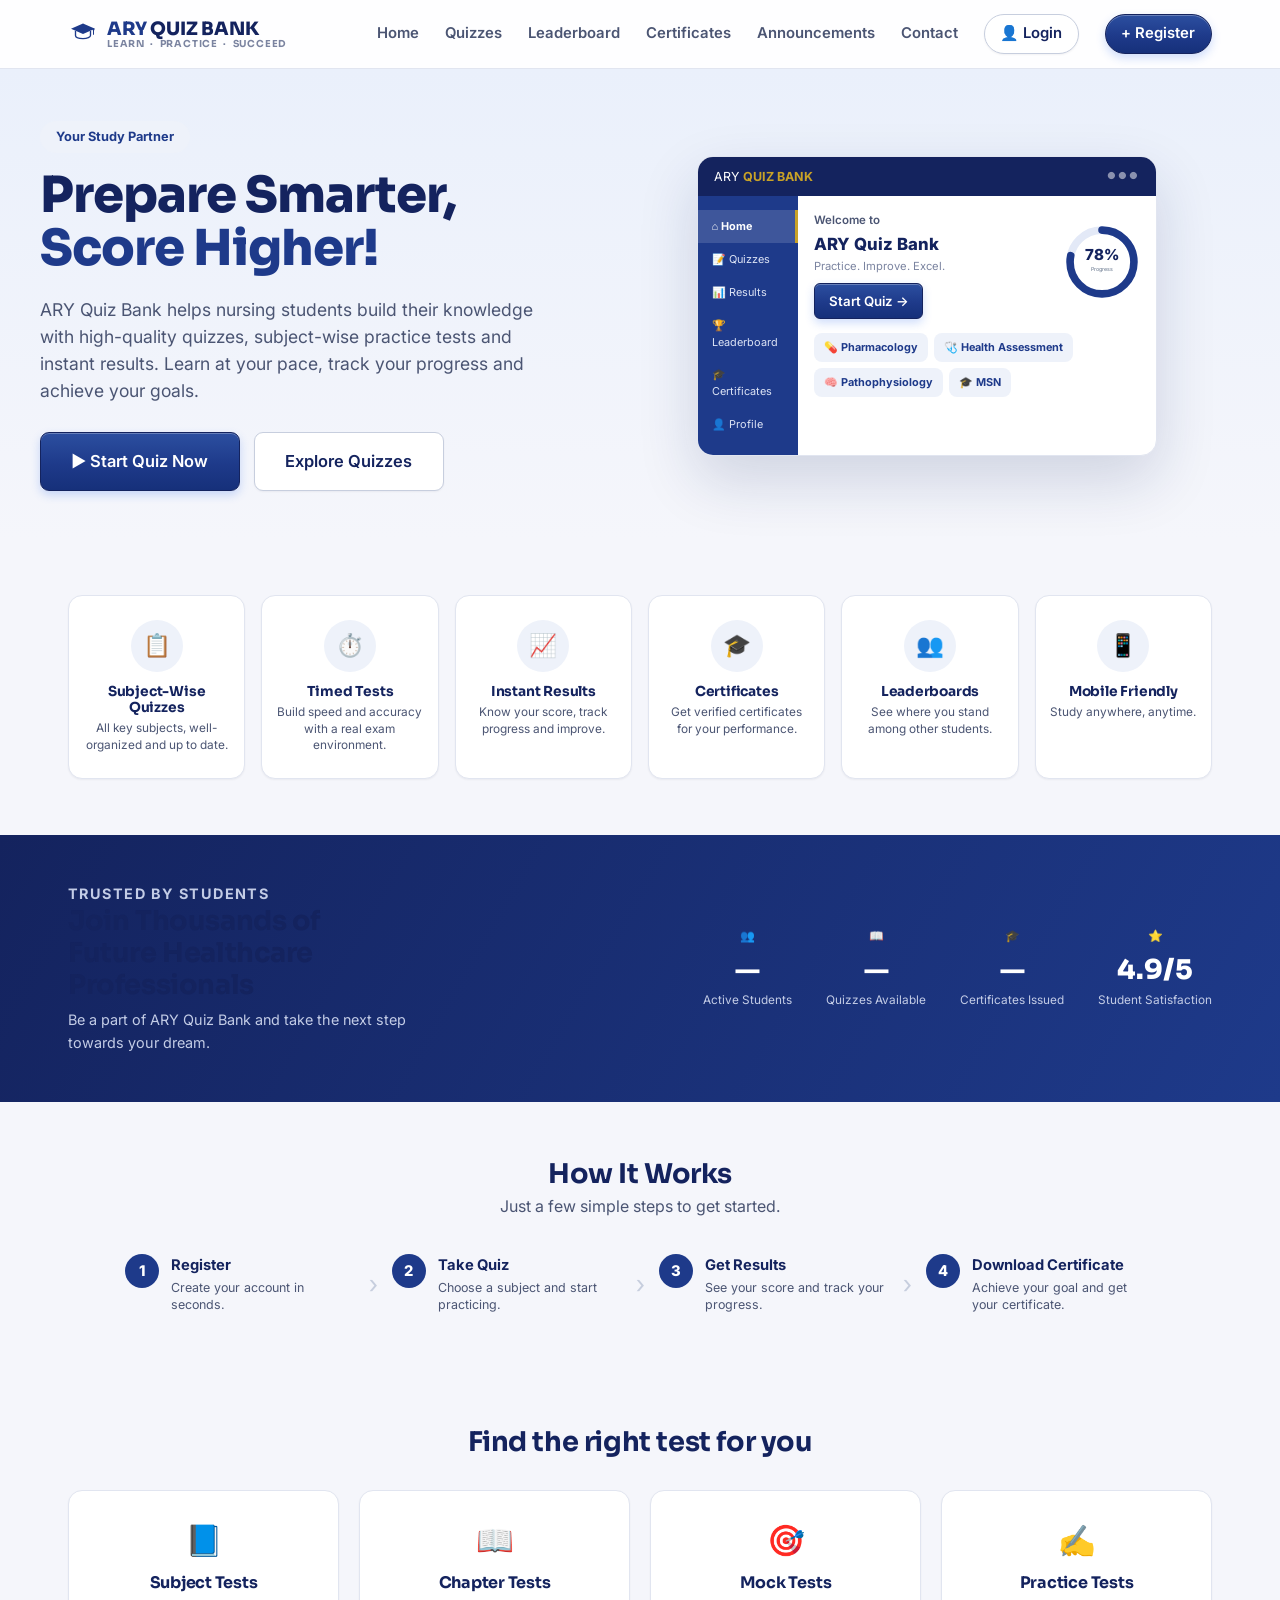
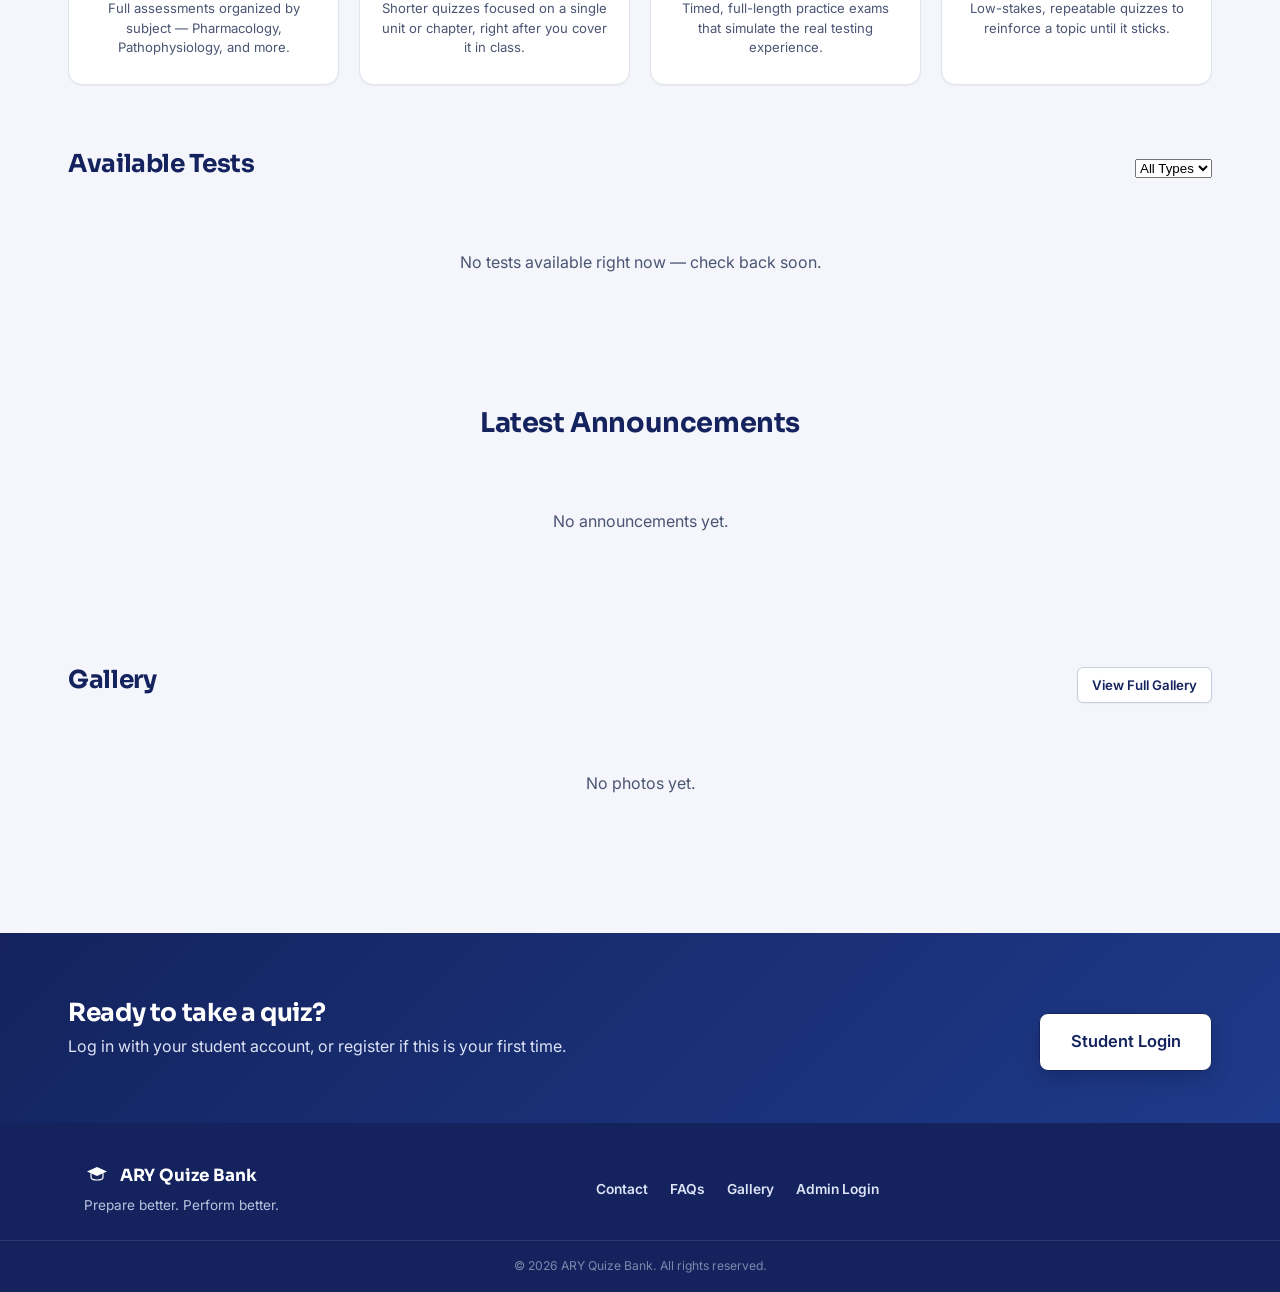
==== commit 4eedb966: "Add files via upload" ====
--- a/index.html
+++ b/index.html
@@ -53,28 +53,30 @@
 <!-- ============================================================ -->
 <header id="publicHeader" class="public-header">
   <div class="public-header-inner">
-    <a href="#" class="brand" data-nav="home">
+    <a href="#" class="brand brand-v2" data-nav="home">
       <img id="publicBrandLogo" class="brand-logo hidden" src="" alt="">
-      <span id="publicBrandMark" class="brand-mark">
-        <svg viewBox="0 0 52 52" width="24" height="24">
-          <path d="M26 8 6 17l20 9 20-9-20-9Z" fill="#fff"/>
-          <path d="M14 20.5v8c0 3 5.4 5.5 12 5.5s12-2.5 12-5.5v-8" fill="none" stroke="#fff" stroke-width="2.4"/>
-          <circle cx="42" cy="19" r="1.8" fill="#fff"/>
-          <path d="M42 19v9" stroke="#fff" stroke-width="1.8"/>
+      <span id="publicBrandMark" class="brand-mark-v2">
+        <svg viewBox="0 0 40 40" width="30" height="30">
+          <path d="M20 6 4 13l16 7 16-7-16-7Z" fill="#1E3A8A"/>
+          <path d="M10 16v6c0 2.3 4.2 4.2 10 4.2s10-1.9 10-4.2v-6" fill="none" stroke="#1E3A8A" stroke-width="1.8"/>
+          <circle cx="34" cy="14" r="1.4" fill="#1E3A8A"/>
+          <path d="M34 14v7" stroke="#1E3A8A" stroke-width="1.4"/>
         </svg>
       </span>
-      <span id="publicBrandText" class="brand-text">ARY Quize Bank</span>
+      <span class="brand-v2-text">
+        <span class="brand-v2-word"><span id="publicBrandText">ARY</span> <span class="brand-v2-sub">QUIZ BANK</span></span>
+        <span class="brand-v2-tag">Learn &nbsp;·&nbsp; Practice &nbsp;·&nbsp; Succeed</span>
+      </span>
     </a>
     <nav class="public-nav">
       <a href="#" data-nav="home">Home</a>
-      <a href="#" data-scroll="test-categories">Tests</a>
-      <a href="#" data-scroll="test-categories" data-scroll-filter="Mock">Mock Tests</a>
-      <a href="#" data-nav="student-login">Results</a>
+      <a href="#" data-scroll="test-categories">Quizzes</a>
+      <a href="#" data-nav="student-login">Leaderboard</a>
       <a href="#" data-nav="student-login">Certificates</a>
-      <a href="#" data-nav="gallery">Gallery</a>
       <a href="#" data-scroll="home-announcements">Announcements</a>
-      <a href="#" data-nav="student-login" class="btn btn-ghost btn-sm">Login</a>
-      <a href="#" data-nav="student-register" class="btn btn-primary btn-sm">Create Account</a>
+      <a href="#" data-nav="contact">Contact</a>
+      <a href="#" data-nav="student-login" class="btn btn-outline btn-pill btn-sm">👤 Login</a>
+      <a href="#" data-nav="student-register" class="btn btn-primary btn-pill btn-sm">+ Register</a>
     </nav>
     <button id="mobileNavToggle" class="mobile-nav-toggle" aria-label="Open menu">
       <span></span><span></span><span></span>
@@ -82,14 +84,13 @@
   </div>
   <div id="mobileNavPanel" class="mobile-nav-panel hidden">
     <a href="#" data-nav="home">Home</a>
-    <a href="#" data-scroll="test-categories">Tests</a>
-    <a href="#" data-scroll="test-categories" data-scroll-filter="Mock">Mock Tests</a>
-    <a href="#" data-nav="student-login">Results</a>
+    <a href="#" data-scroll="test-categories">Quizzes</a>
+    <a href="#" data-nav="student-login">Leaderboard</a>
     <a href="#" data-nav="student-login">Certificates</a>
-    <a href="#" data-nav="gallery">Gallery</a>
     <a href="#" data-scroll="home-announcements">Announcements</a>
+    <a href="#" data-nav="contact">Contact</a>
     <a href="#" data-nav="student-login">Login</a>
-    <a href="#" data-nav="student-register">Create Account</a>
+    <a href="#" data-nav="student-register">Register</a>
   </div>
 </header>
 
@@ -98,33 +99,107 @@
 <!-- ============================================================ -->
 <main id="section-home" class="app-section public-section">
 
-  <section class="hero">
+  <section class="hero hero-v2">
     <div class="hero-inner">
       <div class="hero-copy">
-        <p class="eyebrow">Nursing education, assessed properly</p>
-        <h1>Prepare Better. Perform Better.</h1>
-        <p class="hero-sub">ARY Quize Bank gives every student a structured, timed, MCQ assessment — chapter-wise practice, instant results, and a clear picture of your own progress.</p>
+        <p class="hero-badge">Your Study Partner</p>
+        <h1><span class="hero-line-dark">Prepare Smarter,</span><br><span class="hero-line-accent">Score Higher!</span></h1>
+        <p class="hero-sub">ARY Quiz Bank helps nursing students build their knowledge with high-quality quizzes, subject-wise practice tests and instant results. Learn at your pace, track your progress and achieve your goals.</p>
         <div class="hero-actions">
-          <a href="#" data-scroll="test-categories" class="btn btn-primary btn-lg">Explore Tests</a>
-          <a href="#" data-nav="student-register" class="btn btn-outline btn-lg">Create Account</a>
+          <a href="#" data-scroll="test-categories" class="btn btn-primary btn-lg">▶ Start Quiz Now</a>
+          <a href="#" data-scroll="test-categories" class="btn btn-outline btn-lg">Explore Quizzes</a>
         </div>
       </div>
       <div class="hero-visual" aria-hidden="true">
-        <div class="mock-quiz-card">
-          <div class="mock-quiz-card-head">
-            <span class="mock-dot"></span>
-            <span class="mock-quiz-title">Pathophysiology — Unit 5</span>
-            <span class="mock-timer">08:42</span>
+        <div class="app-preview">
+          <div class="app-preview-topbar">
+            <span class="app-preview-brand">ARY <b>QUIZ BANK</b></span>
+            <span class="app-preview-dots">●●●</span>
           </div>
-          <p class="mock-question">Which finding is most consistent with hypovolemic shock?</p>
-          <div class="mock-options">
-            <div class="mock-option is-selected"><span>A</span>Tachycardia and cool extremities</div>
-            <div class="mock-option"><span>B</span>Bradycardia and warm skin</div>
-            <div class="mock-option"><span>C</span>Bounding peripheral pulses</div>
-            <div class="mock-option"><span>D</span>Elevated urine output</div>
+          <div class="app-preview-body">
+            <div class="app-preview-sidebar">
+              <span class="is-active">⌂ Home</span>
+              <span>📝 Quizzes</span>
+              <span>📊 Results</span>
+              <span>🏆 Leaderboard</span>
+              <span>🎓 Certificates</span>
+              <span>👤 Profile</span>
+            </div>
+            <div class="app-preview-main">
+              <div class="app-preview-welcome">
+                <div>
+                  <strong>Welcome to</strong>
+                  <span>ARY Quiz Bank</span>
+                  <em>Practice. Improve. Excel.</em>
+                  <a class="btn btn-primary btn-sm">Start Quiz →</a>
+                </div>
+                <div class="app-preview-ring">
+                  <svg viewBox="0 0 100 100" width="76" height="76">
+                    <circle cx="50" cy="50" r="42" fill="none" stroke="#E3E9F7" stroke-width="10"/>
+                    <circle cx="50" cy="50" r="42" fill="none" stroke="#1E3A8A" stroke-width="10" stroke-linecap="round"
+                      stroke-dasharray="264" stroke-dashoffset="58" transform="rotate(-90 50 50)"/>
+                    <text x="50" y="47" text-anchor="middle" font-size="20" font-weight="800" fill="#14235E">78%</text>
+                    <text x="50" y="62" text-anchor="middle" font-size="7" fill="#64748B">Progress</text>
+                  </svg>
+                </div>
+              </div>
+              <div class="app-preview-chips">
+                <span>💊 Pharmacology</span>
+                <span>🩺 Health Assessment</span>
+                <span>🧠 Pathophysiology</span>
+                <span>🎓 MSN</span>
+              </div>
+            </div>
           </div>
-          <div class="mock-progress"><div class="mock-progress-bar" style="width:64%"></div></div>
-        </div>
+        </div>
+      </div>
+    </div>
+  </section>
+
+  <!-- Feature icon strip -->
+  <section class="feature-strip">
+    <div class="section-inner">
+      <div class="feature-strip-grid">
+        <div class="feature-strip-card"><span class="feature-strip-icon">📋</span><h3>Subject-Wise Quizzes</h3><p>All key subjects, well-organized and up to date.</p></div>
+        <div class="feature-strip-card"><span class="feature-strip-icon">⏱️</span><h3>Timed Tests</h3><p>Build speed and accuracy with a real exam environment.</p></div>
+        <div class="feature-strip-card"><span class="feature-strip-icon">📈</span><h3>Instant Results</h3><p>Know your score, track progress and improve.</p></div>
+        <div class="feature-strip-card"><span class="feature-strip-icon">🎓</span><h3>Certificates</h3><p>Get verified certificates for your performance.</p></div>
+        <div class="feature-strip-card"><span class="feature-strip-icon">👥</span><h3>Leaderboards</h3><p>See where you stand among other students.</p></div>
+        <div class="feature-strip-card"><span class="feature-strip-icon">📱</span><h3>Mobile Friendly</h3><p>Study anywhere, anytime.</p></div>
+      </div>
+    </div>
+  </section>
+
+  <!-- Trusted-by stats band -->
+  <section class="stats-band">
+    <div class="section-inner stats-band-inner">
+      <div class="stats-band-copy">
+        <p class="stats-band-eyebrow">Trusted by Students</p>
+        <h2>Join Thousands of Future Healthcare Professionals</h2>
+        <p>Be a part of ARY Quiz Bank and take the next step towards your dream.</p>
+      </div>
+      <div class="stats-band-numbers" id="homeStatsBand">
+        <div><span class="stats-band-icon">👥</span><strong id="bandTotalStudents">—</strong><span>Active Students</span></div>
+        <div><span class="stats-band-icon">📖</span><strong id="bandTotalQuizzes">—</strong><span>Quizzes Available</span></div>
+        <div><span class="stats-band-icon">🎓</span><strong id="bandTotalCertificates">—</strong><span>Certificates Issued</span></div>
+        <div><span class="stats-band-icon">⭐</span><strong>4.9/5</strong><span>Student Satisfaction</span></div>
+      </div>
+    </div>
+  </section>
+
+  <!-- How it works -->
+  <section class="how-it-works">
+    <div class="section-inner">
+      <h2>How It Works</h2>
+      <p class="section-sub-center">Just a few simple steps to get started.</p>
+      <div class="how-steps">
+        <div class="how-step"><span class="how-step-num">1</span><div><strong>Register</strong><p>Create your account in seconds.</p></div></div>
+        <span class="how-step-arrow">›</span>
+        <div class="how-step"><span class="how-step-num">2</span><div><strong>Take Quiz</strong><p>Choose a subject and start practicing.</p></div></div>
+        <span class="how-step-arrow">›</span>
+        <div class="how-step"><span class="how-step-num">3</span><div><strong>Get Results</strong><p>See your score and track your progress.</p></div></div>
+        <span class="how-step-arrow">›</span>
+        <div class="how-step"><span class="how-step-num">4</span><div><strong>Download Certificate</strong><p>Achieve your goal and get your certificate.</p></div></div>
       </div>
     </div>
   </section>
@@ -173,51 +248,11 @@
     </div>
   </section>
 
-  <!-- Why ARY Quiz Bank -->
-  <section class="features">
-    <div class="section-inner">
-      <h2>Why ARY Quiz Bank</h2>
-      <div class="feature-grid">
-        <div class="feature-card">
-          <span class="feature-icon">📚</span>
-          <h3>Chapter-wise practice</h3>
-          <p>Quizzes organized by subject and chapter, so you can focus on exactly what you're studying right now.</p>
-        </div>
-        <div class="feature-card">
-          <span class="feature-icon">⚡</span>
-          <h3>Instant results</h3>
-          <p>See your score, correct answers, and a full question-wise review the moment you submit.</p>
-        </div>
-        <div class="feature-card">
-          <span class="feature-icon">📈</span>
-          <h3>Performance tracking</h3>
-          <p>Your history, trends, and rank against classmates — all in one dashboard.</p>
-        </div>
-        <div class="feature-card">
-          <span class="feature-icon">🏆</span>
-          <h3>Certificates</h3>
-          <p>Top performers and subject achievers earn verifiable certificates with a scannable QR code.</p>
-        </div>
-      </div>
-    </div>
-  </section>
-
   <!-- Latest announcements -->
   <section class="home-announcements" id="home-announcements">
     <div class="section-inner">
       <h2>Latest Announcements</h2>
       <div id="homeAnnouncementsList" class="announcement-list"></div>
-    </div>
-  </section>
-
-  <!-- Platform stats -->
-  <section class="platform-stats">
-    <div class="section-inner">
-      <div class="stats-grid" id="homePlatformStats">
-        <div><strong id="statTotalStudents">—</strong><span>Registered Students</span></div>
-        <div><strong id="statTotalQuizzes">—</strong><span>Published Tests</span></div>
-        <div><strong id="statTotalCertificates">—</strong><span>Certificates Issued</span></div>
-      </div>
     </div>
   </section>
 
--- a/style.css
+++ b/style.css
@@ -169,6 +169,14 @@
   flex-shrink:0; box-shadow:var(--shadow-primary-sm); letter-spacing:0;
 }
 .brand-logo{ width:46px; height:46px; border-radius:12px; object-fit:cover; flex-shrink:0; box-shadow:var(--shadow-primary-sm); }
+
+.brand-v2{ gap:9px; }
+.brand-mark-v2{ display:flex; align-items:center; justify-content:center; flex-shrink:0; }
+.brand-v2-text{ display:flex; flex-direction:column; line-height:1.1; }
+.brand-v2-word{ font-family:var(--font-display); font-weight:800; font-size:1.15rem; letter-spacing:-0.01em; }
+.brand-v2-word #publicBrandText{ color:var(--color-primary); }
+.brand-v2-sub{ color:var(--color-ink); }
+.brand-v2-tag{ font-size:.6rem; font-weight:700; letter-spacing:.08em; text-transform:uppercase; color:var(--color-text-faint); }
 .public-nav{ display:flex; align-items:center; gap:26px; }
 .public-nav a{ font-weight:600; font-size:.93rem; color:var(--color-text-muted); transition:color .15s var(--ease); }
 .public-nav a:hover{ color:var(--color-ink); }
@@ -191,6 +199,93 @@
 .hero-copy h1{ font-size:2.9rem; max-width:15ch; }
 .hero-sub{ font-size:1.1rem; max-width:46ch; margin-top:.9em; }
 .hero-actions{ display:flex; gap:14px; flex-wrap:wrap; margin-top:1.7rem; }
+
+/* ===== Hero v2 (mockup-matched redesign) ===== */
+.hero-v2{ background:linear-gradient(180deg, #EAF0FB 0%, #F5F6FB 100%); padding-top:52px; }
+.hero-badge{
+  display:inline-block; background:var(--color-primary-50); color:var(--color-primary); font-weight:700; font-size:.8rem;
+  padding:6px 16px; border-radius:99px; margin-bottom:16px;
+}
+.hero-v2 .hero-copy h1{ font-size:3.1rem; line-height:1.08; max-width:14ch; font-weight:800; }
+.hero-line-dark{ color:var(--color-ink); }
+.hero-line-accent{ color:var(--color-primary); }
+.btn-pill{ border-radius:99px !important; }
+
+.app-preview{
+  background:#fff; border-radius:16px; box-shadow:0 24px 60px rgba(20,35,94,.16); border:1px solid var(--color-border);
+  overflow:hidden; max-width:460px;
+}
+.app-preview-topbar{
+  background:var(--color-ink); color:#fff; display:flex; align-items:center; justify-content:space-between;
+  padding:10px 16px; font-size:.78rem;
+}
+.app-preview-brand b{ color:var(--color-gold); }
+.app-preview-dots{ letter-spacing:2px; opacity:.5; font-size:.6rem; }
+.app-preview-body{ display:flex; min-height:220px; }
+.app-preview-sidebar{
+  width:100px; background:var(--color-primary); display:flex; flex-direction:column; padding:14px 0; flex-shrink:0;
+}
+.app-preview-sidebar span{ color:#DCE3F5; font-size:.68rem; padding:8px 14px; }
+.app-preview-sidebar span.is-active{ background:rgba(255,255,255,.14); color:#fff; font-weight:700; border-right:3px solid var(--color-gold); }
+.app-preview-main{ flex:1; padding:16px; }
+.app-preview-welcome{ display:flex; align-items:center; justify-content:space-between; gap:10px; margin-bottom:14px; }
+.app-preview-welcome strong{ display:block; font-size:.72rem; color:var(--color-text-muted); font-weight:600; }
+.app-preview-welcome span{ display:block; font-size:1.05rem; font-weight:800; color:var(--color-ink); margin:1px 0; }
+.app-preview-welcome em{ display:block; font-style:normal; font-size:.7rem; color:var(--color-text-faint); margin-bottom:8px; }
+.app-preview-chips{ display:flex; flex-wrap:wrap; gap:6px; }
+.app-preview-chips span{
+  font-size:.68rem; font-weight:700; color:var(--color-primary); background:var(--color-primary-50); padding:6px 10px; border-radius:8px;
+}
+
+/* Feature icon strip */
+.feature-strip{ padding:56px 0 20px; }
+.feature-strip-grid{ display:grid; grid-template-columns:repeat(6,1fr); gap:16px; }
+.feature-strip-card{
+  background:var(--color-surface); border-radius:var(--radius-md); padding:24px 14px; text-align:center;
+  box-shadow:var(--shadow-xs); border:1px solid var(--color-border);
+}
+.feature-strip-icon{
+  display:flex; align-items:center; justify-content:center; width:52px; height:52px; margin:0 auto 12px;
+  background:var(--color-primary-50); border-radius:50%; font-size:1.4rem;
+}
+.feature-strip-card h3{ font-size:.86rem; margin:0 0 4px; color:var(--color-ink); }
+.feature-strip-card p{ font-size:.74rem; color:var(--color-text-muted); margin:0; line-height:1.4; }
+
+/* Trusted-by stats band */
+.stats-band{ background:linear-gradient(120deg, var(--color-ink) 0%, var(--color-primary) 100%); padding:48px 0; margin-top:36px; color:#fff; }
+.stats-band-inner{ display:flex; justify-content:space-between; align-items:center; gap:40px; flex-wrap:wrap; }
+.stats-band-eyebrow{ text-transform:uppercase; letter-spacing:.1em; font-size:.72rem; font-weight:700; color:var(--color-gold); margin:0 0 8px; }
+.stats-band-copy h2{ font-size:1.7rem; margin:0 0 8px; max-width:16ch; }
+.stats-band-copy p{ color:#C3CCE6; font-size:.9rem; max-width:38ch; margin:0; }
+.stats-band-numbers{ display:flex; gap:34px; flex-wrap:wrap; }
+.stats-band-numbers > div{ text-align:center; }
+.stats-band-icon{ display:block; font-size:1.3rem; margin-bottom:4px; }
+.stats-band-numbers strong{ display:block; font-family:var(--font-display); font-size:1.7rem; font-weight:800; }
+.stats-band-numbers span{ display:block; font-size:.74rem; color:#C3CCE6; }
+
+/* How it works */
+.how-it-works{ padding:56px 0; }
+.how-it-works h2{ text-align:center; margin-bottom:4px; font-size:1.7rem; }
+.section-sub-center{ text-align:center; color:var(--color-text-muted); margin-bottom:2.2rem; }
+.how-steps{ display:flex; align-items:flex-start; justify-content:center; gap:14px; flex-wrap:wrap; }
+.how-step{ display:flex; gap:12px; max-width:230px; }
+.how-step-num{
+  flex-shrink:0; width:34px; height:34px; border-radius:50%; background:var(--color-primary); color:#fff;
+  display:flex; align-items:center; justify-content:center; font-weight:800; font-size:.92rem;
+}
+.how-step strong{ display:block; font-size:.92rem; color:var(--color-ink); margin-bottom:2px; }
+.how-step p{ font-size:.78rem; color:var(--color-text-muted); margin:0; line-height:1.4; }
+.how-step-arrow{ color:var(--color-border-strong); font-size:1.6rem; align-self:center; }
+
+@media (max-width:960px){
+  .feature-strip-grid{ grid-template-columns:repeat(3,1fr); }
+  .stats-band-inner{ justify-content:center; text-align:center; }
+  .how-step-arrow{ display:none; }
+}
+@media (max-width:600px){
+  .feature-strip-grid{ grid-template-columns:repeat(2,1fr); }
+  .hero-v2 .hero-copy h1{ font-size:2.3rem; }
+}
 
 .mock-quiz-card{
   background:var(--color-surface); border:1px solid var(--color-border); border-radius:var(--radius-lg);
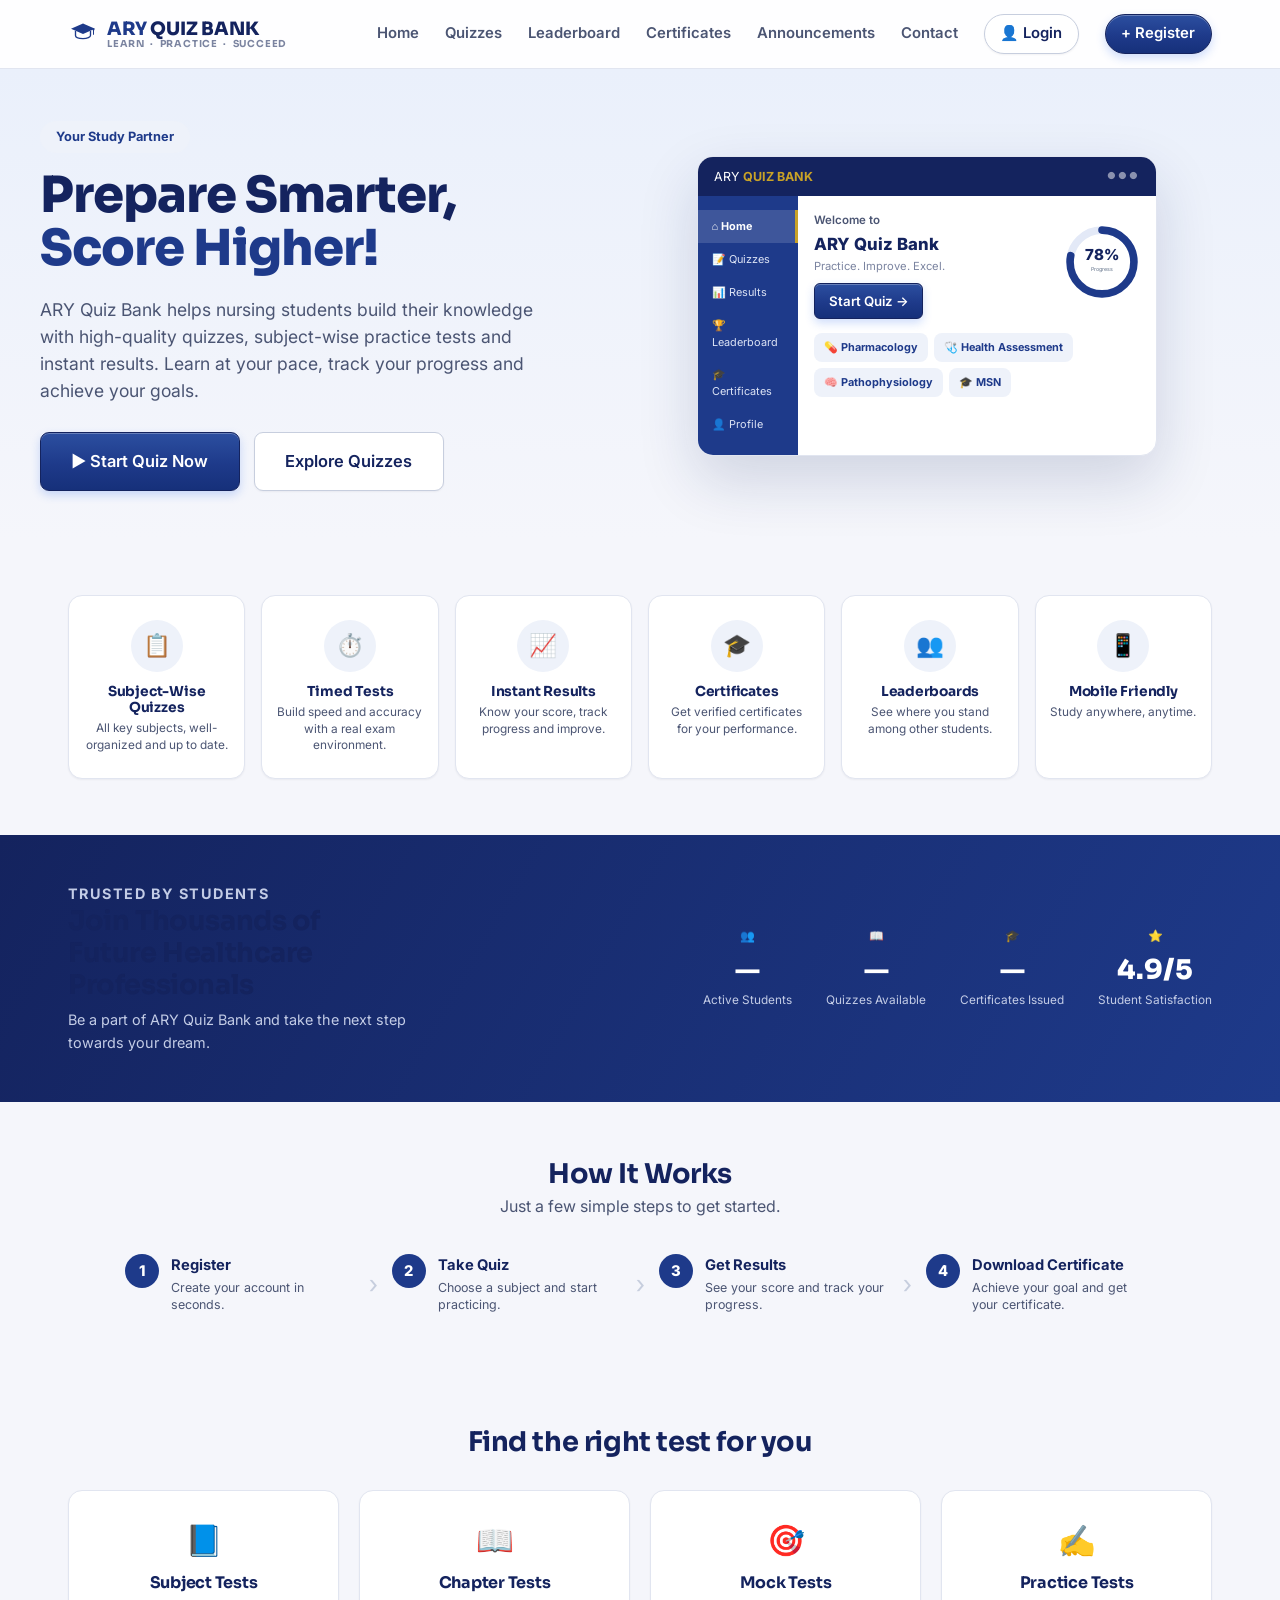
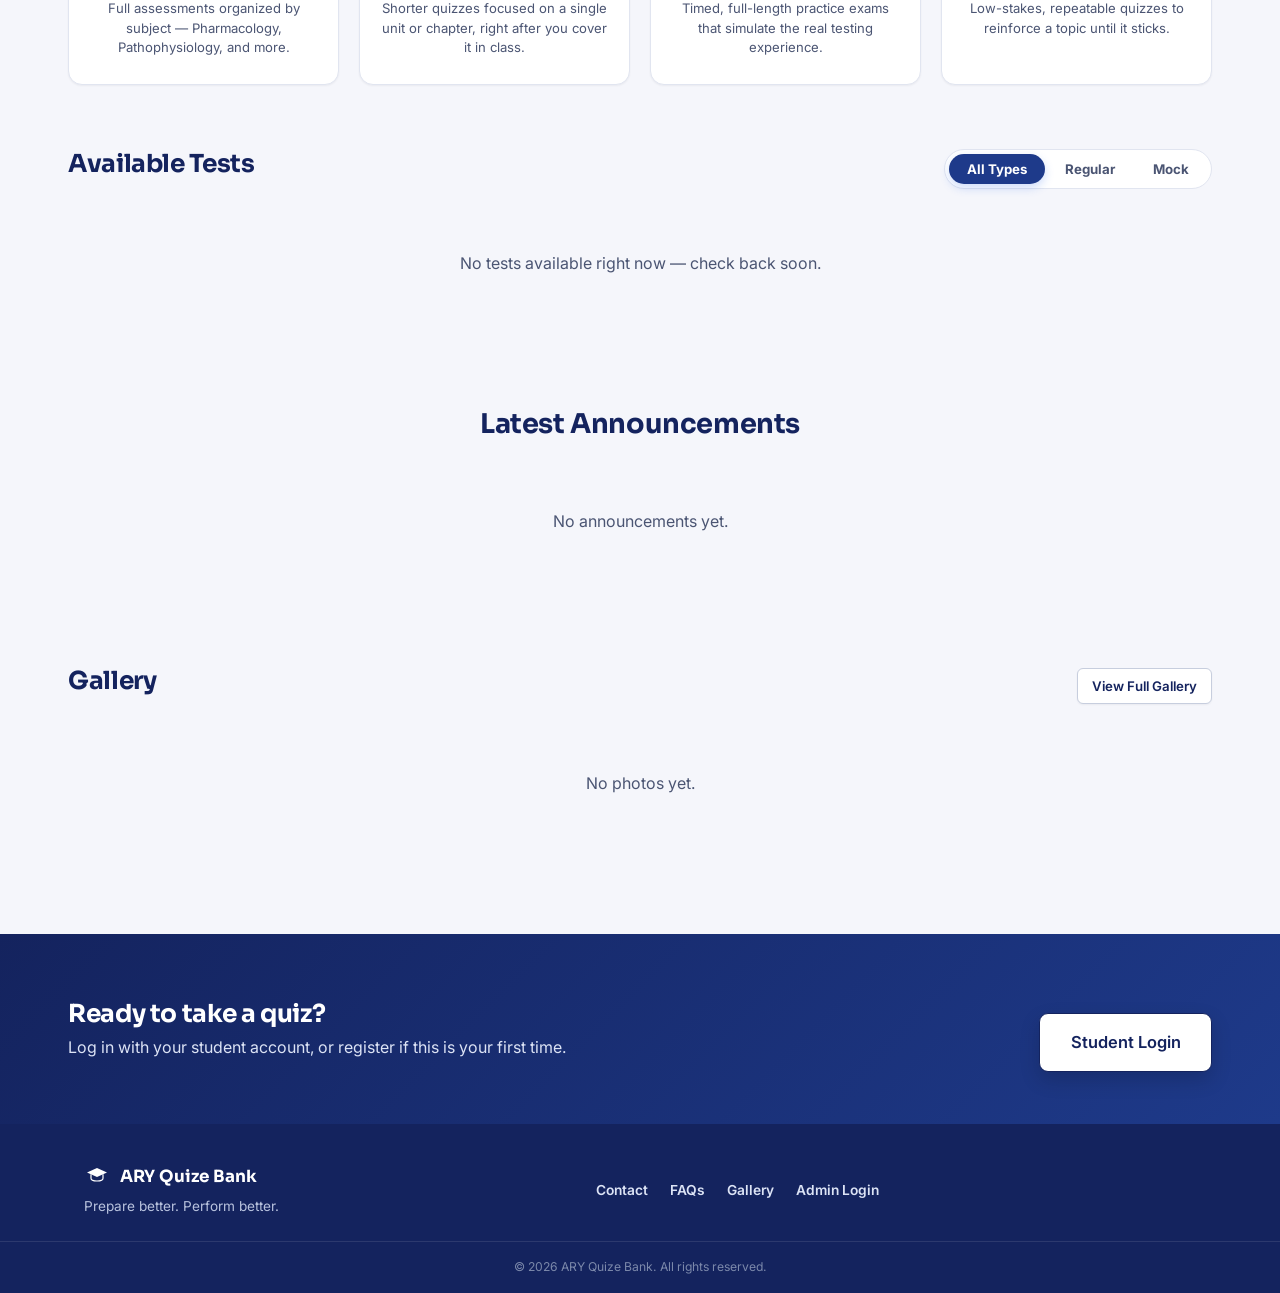
==== commit c20442b6: "Add files via upload" ====
--- a/index.html
+++ b/index.html
@@ -238,11 +238,11 @@
     <div class="section-inner">
       <div class="section-head-row">
         <h2>Available Tests</h2>
-        <select id="homeTestTypeFilter" class="home-test-filter">
-          <option value="">All Types</option>
-          <option value="Regular">Regular</option>
-          <option value="Mock">Mock</option>
-        </select>
+        <div class="filter-pill-group" id="homeTestTypeFilter" data-value="">
+          <button type="button" class="is-active" data-filter-value="">All Types</button>
+          <button type="button" data-filter-value="Regular">Regular</button>
+          <button type="button" data-filter-value="Mock">Mock</button>
+        </div>
       </div>
       <div id="homeAvailableTests" class="home-tests-list"></div>
     </div>
@@ -356,6 +356,7 @@
         <span>Password</span>
         <input type="password" id="loginPassword" required autocomplete="current-password">
       </label>
+      <p class="auth-forgot"><a href="#" data-forgot-password="student">Forgot password?</a></p>
       <div id="studentLoginError" class="form-error hidden"></div>
       <button type="submit" class="btn btn-primary btn-block" id="studentLoginBtn">
         <span class="btn-label">Log In</span>
@@ -447,6 +448,7 @@
         <span>Password</span>
         <input type="password" id="adminLoginPassword" required autocomplete="current-password">
       </label>
+      <p class="auth-forgot"><a href="#" data-forgot-password="admin">Forgot password?</a></p>
       <div id="adminLoginError" class="form-error hidden"></div>
       <button type="submit" class="btn btn-primary btn-block" id="adminLoginBtn">
         <span class="btn-label">Log In</span>
@@ -542,14 +544,14 @@
           <button class="btn btn-outline btn-sm" id="refreshQuizzesBtn">Refresh</button>
         </div>
         <div class="quiz-filter-row">
-          <select id="quizFilterSubject">
+          <select id="quizFilterSubject" class="filter-select">
             <option value="">All Subjects</option>
           </select>
-          <select id="quizFilterType">
-            <option value="">All Types</option>
-            <option value="Regular">Regular</option>
-            <option value="Mock">Mock</option>
-          </select>
+          <div class="filter-pill-group" id="quizFilterType" data-value="">
+            <button type="button" class="is-active" data-filter-value="">All Types</button>
+            <button type="button" data-filter-value="Regular">Regular</button>
+            <button type="button" data-filter-value="Mock">Mock</button>
+          </div>
         </div>
         <div id="studentQuizGrid" class="quiz-grid"></div>
       </section>
@@ -1365,6 +1367,71 @@
 </main>
 
 <!-- ============================================================ -->
+<!-- FORGOT PASSWORD MODAL — 3-step OTP flow -->
+<!-- ============================================================ -->
+<div id="forgotPasswordModal" class="modal-backdrop hidden">
+  <div class="modal">
+
+    <!-- Step 1: enter email -->
+    <div id="fpStepEmail">
+      <h3>Reset Your Password</h3>
+      <p class="section-sub">Enter your registered email and we'll send you a 6-digit code.</p>
+      <form id="forgotPasswordForm">
+        <label class="field">
+          <span>Email</span>
+          <input type="email" id="forgotPasswordEmail" required>
+        </label>
+        <div id="forgotPasswordError" class="form-error hidden"></div>
+        <div class="modal-actions">
+          <button type="button" class="btn btn-ghost" id="forgotPasswordCancelBtn">Cancel</button>
+          <button type="submit" class="btn btn-primary" id="forgotPasswordSendBtn">Send Code</button>
+        </div>
+      </form>
+    </div>
+
+    <!-- Step 2: enter OTP -->
+    <div id="fpStepOtp" class="hidden">
+      <h3>Enter Verification Code</h3>
+      <p class="section-sub">We sent a 6-digit code to <strong id="fpOtpEmailLabel"></strong>. It expires in 10 minutes.</p>
+      <form id="fpOtpForm">
+        <label class="field">
+          <span>6-Digit Code</span>
+          <input type="text" id="fpOtpInput" inputmode="numeric" pattern="[0-9]{6}" maxlength="6" autocomplete="one-time-code" class="otp-input" required>
+        </label>
+        <div id="fpOtpError" class="form-error hidden"></div>
+        <p class="fp-resend-row"><button type="button" class="btn-link" id="fpResendBtn">Resend code</button></p>
+        <div class="modal-actions">
+          <button type="button" class="btn btn-ghost" id="fpOtpCancelBtn">Cancel</button>
+          <button type="submit" class="btn btn-primary" id="fpOtpVerifyBtn">Verify Code</button>
+        </div>
+      </form>
+    </div>
+
+    <!-- Step 3: set new password -->
+    <div id="fpStepPassword" class="hidden">
+      <h3>Set a New Password</h3>
+      <p class="section-sub">Code verified — choose a new password.</p>
+      <form id="fpPasswordForm">
+        <label class="field">
+          <span>New Password</span>
+          <input type="password" id="fpNewPassword" minlength="6" required autocomplete="new-password">
+        </label>
+        <label class="field">
+          <span>Confirm New Password</span>
+          <input type="password" id="fpConfirmPassword" minlength="6" required autocomplete="new-password">
+        </label>
+        <div id="fpPasswordError" class="form-error hidden"></div>
+        <div class="modal-actions">
+          <button type="button" class="btn btn-ghost" id="fpPasswordCancelBtn">Cancel</button>
+          <button type="submit" class="btn btn-primary" id="fpPasswordSaveBtn">Update Password</button>
+        </div>
+      </form>
+    </div>
+
+  </div>
+</div>
+
+<!-- ============================================================ -->
 <!-- CONTACT EDITOR MODAL -->
 <!-- ============================================================ -->
 <div id="contactModal" class="modal-backdrop hidden">
--- a/style.css
+++ b/style.css
@@ -423,6 +423,17 @@
 .auth-card h1{ font-size:1.55rem; margin-bottom:.25em; }
 .auth-switch{ text-align:center; margin-top:1.3rem; font-size:.9rem; color:var(--color-text-muted); }
 .auth-switch a{ color:var(--color-primary-hover); font-weight:600; }
+.auth-forgot{ text-align:right; margin:-8px 0 6px; font-size:.82rem; }
+.auth-forgot a{ color:var(--color-primary-hover); font-weight:600; }
+
+.otp-input{
+  font-size:1.6rem; font-weight:800; letter-spacing:.5em; text-align:center; padding:12px 10px 12px 20px;
+}
+.fp-resend-row{ text-align:center; margin:2px 0 10px; }
+.btn-link{
+  background:none; border:none; color:var(--color-primary); font-weight:700; font-size:.85rem; cursor:pointer; padding:4px;
+}
+.btn-link:disabled{ color:var(--color-text-faint); cursor:default; }
 
 .field{ display:flex; flex-direction:column; gap:7px; margin-bottom:17px; font-size:.87rem; font-weight:600; }
 .field span{ color:var(--color-ink-soft); }
@@ -703,8 +714,20 @@
 /* ==========================================================================
    QUIZ GRID (STUDENT)
    ========================================================================== */
-.quiz-filter-row{ display:flex; gap:10px; margin-bottom:16px; flex-wrap:wrap; }
-.quiz-filter-row select{ min-width:170px; }
+.quiz-filter-row{ display:flex; gap:12px; margin-bottom:16px; flex-wrap:wrap; align-items:center; }
+.filter-select{
+  border:1.5px solid var(--color-border); border-radius:99px; padding:9px 18px; font-size:.85rem; font-weight:600;
+  color:var(--color-ink); background:var(--color-surface) url("data:image/svg+xml,%3Csvg xmlns='http://www.w3.org/2000/svg' width='10' height='6'%3E%3Cpath d='M0 0l5 6 5-6z' fill='%234B5573'/%3E%3C/svg%3E") no-repeat right 16px center;
+  appearance:none; -webkit-appearance:none; padding-right:34px; min-width:170px; cursor:pointer;
+}
+.filter-select:hover{ border-color:var(--color-border-strong); }
+.filter-pill-group{ display:inline-flex; border:1.5px solid var(--color-border); border-radius:99px; padding:4px; gap:2px; background:var(--color-surface); }
+.filter-pill-group button{
+  border:none; background:none; padding:7px 18px; border-radius:99px; font-size:.83rem; font-weight:700; cursor:pointer;
+  color:var(--color-text-muted); transition:background .15s var(--ease), color .15s var(--ease);
+}
+.filter-pill-group button:hover{ color:var(--color-ink); }
+.filter-pill-group button.is-active{ background:var(--color-primary); color:#fff; box-shadow:var(--shadow-primary-sm); }
 .quiz-grid{ display:grid; grid-template-columns:repeat(auto-fill, minmax(290px,1fr)); gap:20px; }
 .quiz-card{
   background:#fff; border:1px solid var(--color-border); border-radius:var(--radius-md);
